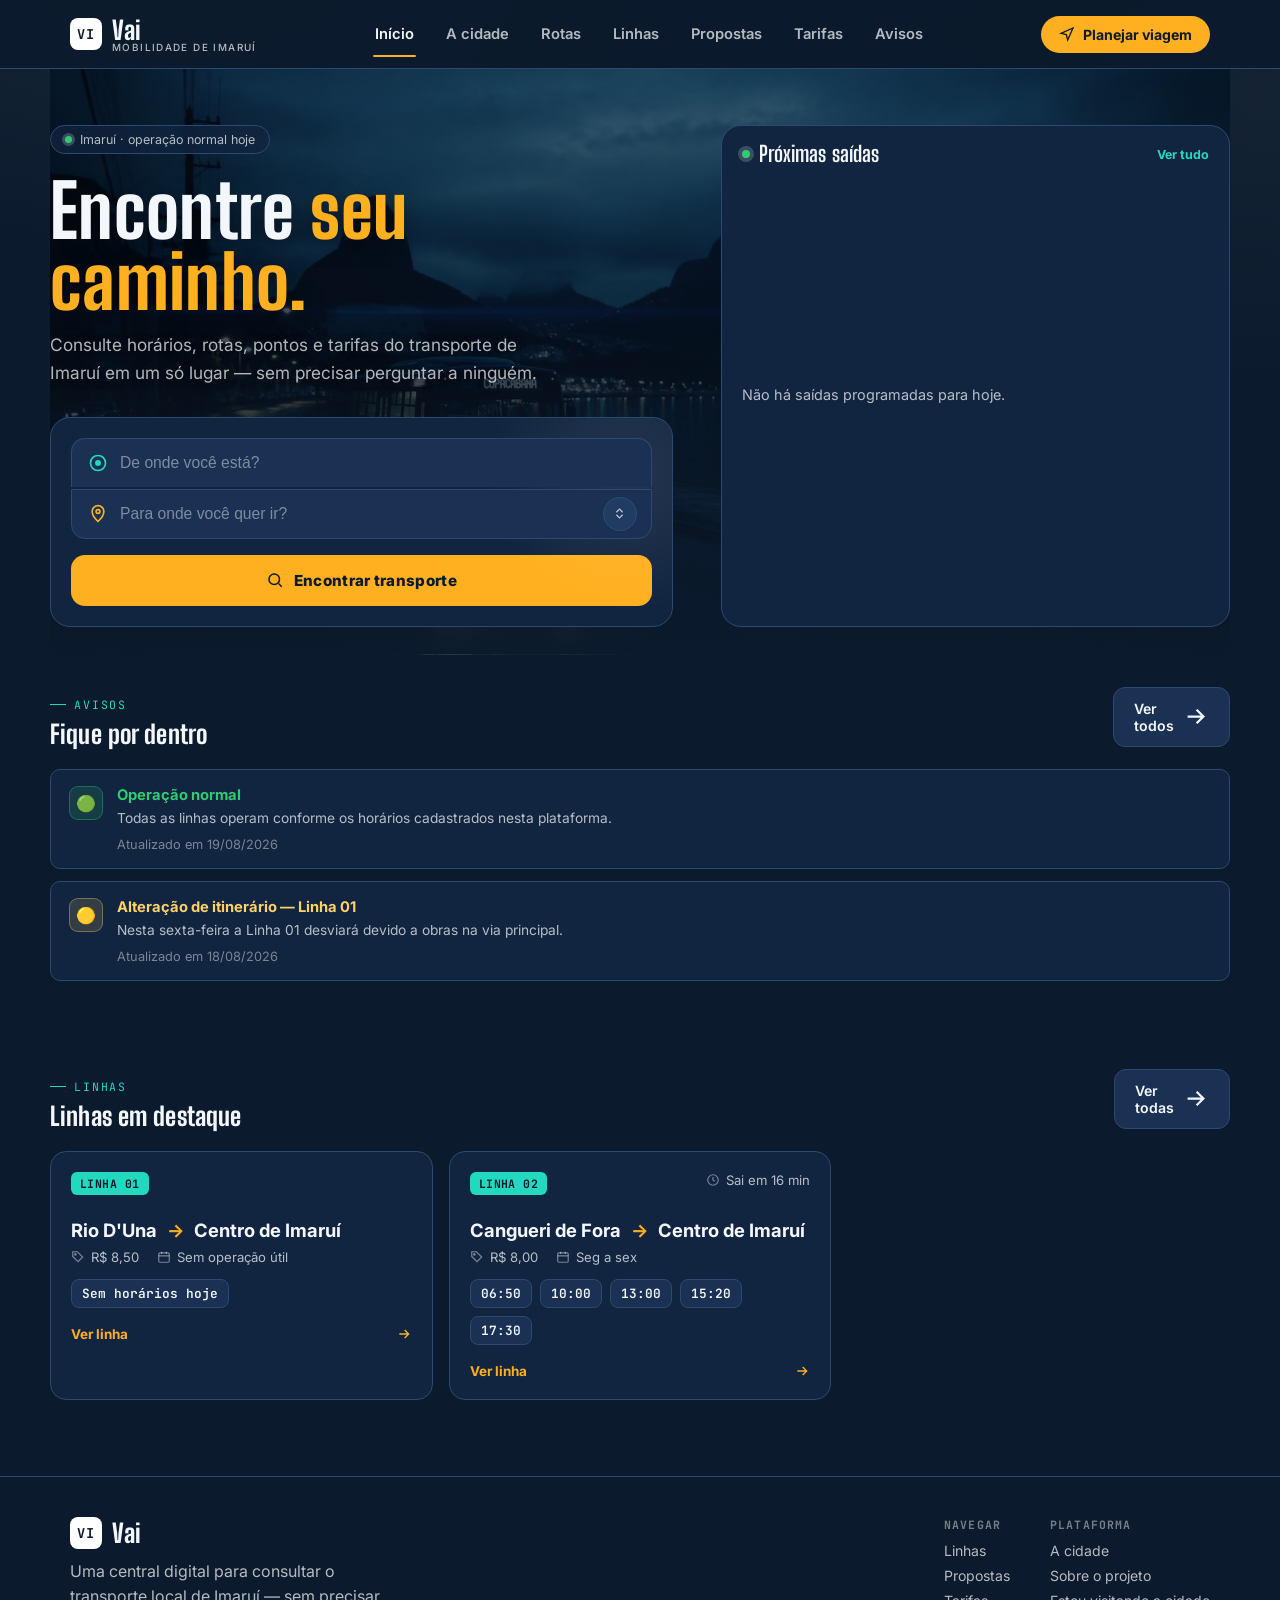
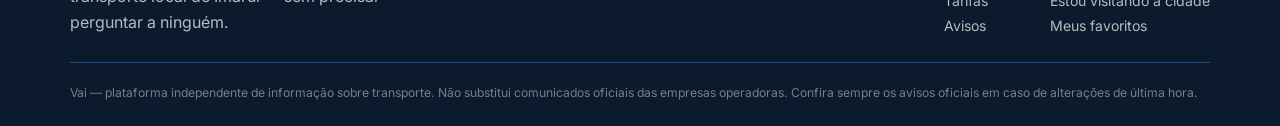
==== index.html @ 04b2a6bb "!aap" ====
<!DOCTYPE html>
<html lang="pt-BR">
<head>
<meta charset="UTF-8">
<meta name="viewport" content="width=device-width, initial-scale=1.0, viewport-fit=cover">
<title>Vai — Mobilidade de Imaruí</title>
<meta name="description" content="Consulte horários, linhas, pontos e tarifas do transporte de Imaruí em um só lugar.">
<link rel="preconnect" href="https://fonts.googleapis.com">
<link href="https://fonts.googleapis.com/css2?family=Big+Shoulders+Display:wght@600;700;800;900&family=Inter:wght@400;500;600;700;800&family=JetBrains+Mono:wght@400;500;600;700&display=swap" rel="stylesheet">
<style>
:root{
  --bg:#0b1a2c;
  --surface:#122540;
  --surface-2:#1a3153;
  --surface-3:#213c63;
  --line:#2c4a70;
  --text:#f3f7fb;
  --text-dim:rgba(255,255,255,.70);
  --text-faint:rgba(255,255,255,.44);
  --amber:#ffb020;
  --amber-dim:rgba(255,176,32,.12);
  --teal:#22d9c0;
  --teal-dim:rgba(34,217,192,.12);
  --green:#2ecc71;
  --yellow:#ffd166;
  --red:#ff5a5f;
  --line-2:rgba(255,255,255,.18);
  --radius:16px;
  --radius-sm:10px;
  --font-display:'Big Shoulders Display', sans-serif;
  --font-body:'Inter', sans-serif;
  --font-mono:'JetBrains Mono', monospace;
  --nav-h:64px;
}
*{box-sizing:border-box; margin:0; padding:0;}
html{scroll-behavior:smooth;}
body{
  background:var(--bg);
  color:var(--text);
  font-family:var(--font-body);
  -webkit-font-smoothing:antialiased;
  min-height:100vh;
  padding-bottom:calc(var(--nav-h) + 10px);
}
img{max-width:100%; display:block;}
a{color:inherit; text-decoration:none;}
button{font-family:inherit; cursor:pointer; border:none; background:none; color:inherit;}
:focus-visible{outline:2px solid var(--amber); outline-offset:2px;}
::selection{background:var(--amber); color:var(--bg);}

/* ---------- layout shell ---------- */
.wrap{max-width:1180px; margin:0 auto; padding:0 20px;}
.bg-texture{
  position:fixed; inset:0; z-index:-1; pointer-events:none;
  background:
    radial-gradient(ellipse 900px 500px at 15% -5%, rgba(255,255,255,0.06), transparent 60%),
    radial-gradient(ellipse 700px 500px at 100% 10%, rgba(255,255,255,0.04), transparent 60%),
    var(--bg);
}

/* ---------- top header (desktop) ---------- */
.topnav{
  position:sticky; top:0; z-index:40;
  background:rgba(11,26,44,0.86);
  backdrop-filter:blur(14px);
  border-bottom:1px solid var(--line);
}
.topnav-inner{display:flex; align-items:center; justify-content:space-between; height:68px;}
.brand{display:flex; align-items:center; gap:10px; font-family:var(--font-display); font-weight:800; font-size:1.6rem; letter-spacing:.02em;}
.brand-mark{
  width:32px; height:32px; border-radius:8px;
  background:#ffffff;
  display:flex; align-items:center; justify-content:center;
  font-family:var(--font-mono); font-weight:700; color:var(--bg); font-size:.85rem;
}
.brand small{display:block; font-family:var(--font-body); font-weight:500; font-size:.62rem; letter-spacing:.14em; color:var(--text-dim); text-transform:uppercase; margin-top:-4px;}
.nav-links{display:none; gap:28px; align-items:center;}
.nav-links a{font-size:.92rem; font-weight:600; color:var(--text-dim); transition:color .2s; padding:6px 2px; position:relative;}
.nav-links a:hover, .nav-links a.active{color:var(--text);}
.nav-links a.active::after{content:''; position:absolute; left:0; right:0; bottom:-8px; height:2px; background:var(--amber); border-radius:2px;}
.btn-plan{
  display:none; align-items:center; gap:8px;
  background:var(--amber); color:var(--bg); font-weight:700; font-size:.88rem;
  padding:10px 18px; border-radius:999px; transition:transform .15s, box-shadow .15s;
}
.btn-plan:hover{transform:translateY(-1px); box-shadow:0 8px 20px -6px rgba(255,255,255,0.28);}
@media(min-width:900px){
  .nav-links{display:flex;}
  .btn-plan{display:inline-flex;}
}
@media(min-width:900px) and (max-width:1120px){
  .nav-links{gap:16px;}
  .nav-links a{font-size:.84rem;}
  .brand{font-size:1.4rem; gap:8px;}
  .brand small{font-size:.56rem;}
  .btn-plan{padding:10px 14px; font-size:.82rem;}
}

/* demo banner */
.demo-banner{
  background:var(--surface-2); border-bottom:1px dashed var(--line);
  font-family:var(--font-mono); font-size:.72rem; color:var(--text-faint);
  text-align:center; padding:7px 12px; letter-spacing:.02em;
}
.demo-banner strong{color:var(--teal);}

/* ---------- bottom nav (mobile) ---------- */
.bottom-nav{
  position:fixed; left:0; right:0; bottom:0; z-index:50;
  height:var(--nav-h);
  background:rgba(18,37,64,0.92);
  backdrop-filter:blur(16px);
  border-top:1px solid var(--line);
  display:flex; align-items:stretch; justify-content:space-around;
  padding-bottom:env(safe-area-inset-bottom);
}
@media(min-width:900px){.bottom-nav{display:none;} body{padding-bottom:0;}}
.bn-item{
  flex:1; display:flex; flex-direction:column; align-items:center; justify-content:center;
  gap:3px; font-size:.62rem; font-weight:600; color:var(--text-faint); letter-spacing:.01em;
  transition:color .15s;
}
.bn-item svg{width:21px; height:21px; stroke:var(--text-faint); fill:none; stroke-width:1.8; transition:stroke .15s;}
.bn-item.active{color:var(--amber);}
.bn-item.active svg{stroke:var(--amber);}

/* ---------- section basics ---------- */
.section{padding:56px 0;}
.section-tight{padding:32px 0;}
.eyebrow{
  font-family:var(--font-mono); font-size:.72rem; letter-spacing:.16em; text-transform:uppercase;
  color:var(--teal); display:flex; align-items:center; gap:8px; margin-bottom:10px;
}
.eyebrow::before{content:''; width:16px; height:1px; background:var(--teal);}
h1,h2,h3{font-family:var(--font-display); font-weight:800; line-height:.96; letter-spacing:.005em;}
h1{font-size:clamp(2.6rem,8vw,4.6rem);}
h2{font-size:clamp(1.9rem,5vw,2.7rem);}
h3{font-size:1.35rem; font-weight:700;}
p{color:var(--text-dim); line-height:1.6; font-size:1rem;}
.lede{font-size:1.08rem; color:var(--text-dim); max-width:46ch;}

/* ---------- hero ---------- */
.hero{
  position:relative; padding:56px 0 28px; overflow:hidden;
  background-image:
    linear-gradient(180deg, rgba(6,14,25,.55) 0%, rgba(7,16,28,.72) 45%, var(--bg) 100%),
    url('hero-imarui.jpg');
  background-size:cover;
  background-position:center 32%;
  background-repeat:no-repeat;
}
.hero-tag{display:inline-flex; align-items:center; gap:8px; background:rgba(18,37,64,.72); backdrop-filter:blur(6px); border:1px solid var(--line); padding:6px 14px; border-radius:999px; font-size:.78rem; color:var(--text-dim); margin-bottom:22px;}
.hero-tag .dot{width:7px; height:7px; border-radius:50%; background:var(--green); box-shadow:0 0 0 3px rgba(255,255,255,0.20);}
.hero h1{margin-bottom:14px; text-shadow:0 4px 24px rgba(0,0,0,.45);}
.hero h1 em{font-style:normal; color:var(--amber);}
.hero .lede{margin-bottom:30px; text-shadow:0 2px 12px rgba(0,0,0,.4);}

/* ---------- trip planner ---------- */
.planner{
  background:var(--surface); border:1px solid var(--line); border-radius:20px;
  padding:20px; position:relative; overflow:hidden;
}
.planner::before{
  content:''; position:absolute; top:-40%; right:-15%; width:280px; height:280px; border-radius:50%;
  background:radial-gradient(circle, rgba(255,255,255,0.08), transparent 70%); pointer-events:none;
}
.planner-fields{display:flex; flex-direction:column; gap:2px; position:relative;}
.planner-field{
  display:flex; align-items:center; gap:12px; background:var(--surface-2);
  border:1px solid var(--line); padding:14px 16px; position:relative; z-index:1;
}
.planner-field:first-child{border-radius:14px 14px 0 0; border-bottom:none;}
.planner-field:last-child{border-radius:0 0 14px 14px;}
.planner-field .ico{width:20px; height:20px; flex-shrink:0;}
.planner-field .ico.from{color:var(--teal);}
.planner-field .ico.to{color:var(--amber);}
.planner-field input{
  background:none; border:none; color:var(--text); font-size:.98rem; font-weight:500; width:100%;
}
.planner-field input::placeholder{color:var(--text-faint);}
.planner-swap{
  position:absolute; right:14px; top:50%; transform:translateY(-50%); z-index:2;
  width:34px; height:34px; border-radius:50%; background:var(--surface-3); border:1px solid var(--line);
  display:flex; align-items:center; justify-content:center; transition:transform .2s, border-color .2s;
}
.planner-swap:hover{transform:translateY(-50%) rotate(180deg); border-color:var(--teal);}
.planner-swap svg{width:15px; height:15px; stroke:var(--text-dim);}
.btn-primary{
  width:100%; margin-top:16px; background:var(--amber); color:var(--bg); font-weight:800;
  font-size:.95rem; letter-spacing:.02em; padding:16px; border-radius:14px;
  display:flex; align-items:center; justify-content:center; gap:10px;
  transition:transform .15s, box-shadow .15s;
}
.btn-primary:hover{transform:translateY(-1px); box-shadow:0 10px 24px -8px rgba(255,255,255,0.3);}
.btn-primary svg{width:18px; height:18px;}
.btn-secondary{
  background:var(--surface-2); border:1px solid var(--line); color:var(--text);
  font-weight:600; font-size:.88rem; padding:12px 20px; border-radius:12px;
  display:inline-flex; align-items:center; gap:8px; transition:border-color .2s, color .2s;
}
.btn-secondary:hover{border-color:var(--teal); color:var(--teal);}

/* ---------- next departures / split-flap board (signature element) ---------- */
.board{
  background:var(--surface); border:1px solid var(--line); border-radius:20px; overflow:hidden;
}
.board-head{display:flex; align-items:center; justify-content:space-between; padding:18px 20px 6px;}
.board-head h3{display:flex; align-items:center; gap:9px;}
.board-head h3 .live{width:8px; height:8px; border-radius:50%; background:var(--green); box-shadow:0 0 0 4px rgba(255,255,255,0.18); animation:pulse 2s infinite;}
@keyframes pulse{0%,100%{opacity:1;} 50%{opacity:.4;}}
.board-list{padding:6px 10px 14px;}
.flap-row{
  display:grid; grid-template-columns:74px 1fr auto; align-items:center; gap:14px;
  padding:12px 10px; border-radius:12px; transition:background .15s;
}
.flap-row:hover{background:var(--surface-2);}
.flap-time{
  font-family:var(--font-mono); font-weight:700; font-size:1.2rem; color:var(--amber);
  background:#0e2036; border:1px solid #16324a; border-radius:8px; padding:6px 4px; text-align:center;
  animation:flapin .5s cubic-bezier(.2,.9,.3,1) both;
}
@keyframes flapin{
  0%{transform:rotateX(90deg); opacity:0;}
  60%{transform:rotateX(-8deg); opacity:1;}
  100%{transform:rotateX(0); opacity:1;}
}
.flap-row:nth-child(1) .flap-time{animation-delay:.05s;}
.flap-row:nth-child(2) .flap-time{animation-delay:.15s;}
.flap-row:nth-child(3) .flap-time{animation-delay:.25s;}
.flap-row:nth-child(4) .flap-time{animation-delay:.35s;}
.flap-route{display:flex; flex-direction:column; gap:2px;}
.flap-route .line-tag{font-size:.68rem; font-weight:700; color:var(--teal); letter-spacing:.05em;}
.flap-route .dest{font-size:.94rem; font-weight:600;}
.flap-eta{font-family:var(--font-mono); font-size:.74rem; color:var(--text-dim); text-align:right; white-space:nowrap;}
@media(prefers-reduced-motion:reduce){.flap-time{animation:none;}}

/* ---------- grid / cards ---------- */
.grid{display:grid; gap:16px;}
.grid-2{grid-template-columns:1fr;}
.grid-3{grid-template-columns:1fr;}
@media(min-width:720px){.grid-2{grid-template-columns:1fr 1fr;} .grid-3{grid-template-columns:repeat(3,1fr);}}
@media(min-width:900px){.hero-grid{display:grid; grid-template-columns:1.1fr .9fr; gap:48px; align-items:stretch;}
  .hero-grid .board{display:flex; flex-direction:column; height:100%;}
  .hero-grid .board .board-list{flex:1; display:flex; flex-direction:column; justify-content:center;}
}

/* ---------- mobile refinements ---------- */
@media(max-width:640px){
  :root{--nav-h:56px;}
  .wrap{padding:0 16px;}
  .hero{padding:32px 0 22px; background-position:center 40%;}
  .hero-tag{font-size:.68rem; padding:4px 10px; gap:6px; margin-bottom:14px;}
  .hero-tag .dot{width:6px; height:6px;}
  .hero h1{font-size:clamp(2rem,9vw,2.6rem);}
  .hero .lede{font-size:.92rem; margin-bottom:18px;}
  .section{padding:32px 0;}
  .section-tight{padding:22px 0;}
  .planner{padding:14px;}
  .planner-field{padding:10px 12px;}
  .planner-field input{font-size:.9rem;}
  .planner-swap{width:28px; height:28px; right:10px;}
  .planner-swap svg{width:13px; height:13px;}
  .btn-primary{padding:13px; font-size:.86rem; margin-top:12px; border-radius:12px;}
  .btn-secondary{padding:9px 14px; font-size:.8rem; border-radius:10px;}
  .board-head{padding:14px 14px 2px;}
  .board-head h3{font-size:1.1rem;}
  .flap-row{grid-template-columns:56px 1fr auto; gap:8px; padding:8px 5px;}
  .flap-time{font-size:.92rem; padding:4px 2px; border-radius:6px;}
  .flap-route .dest{font-size:.82rem;}
  .flap-route .line-tag{font-size:.62rem;}
  .flap-eta{font-size:.64rem;}
  .card{padding:14px; border-radius:14px;}
  h2{font-size:clamp(1.5rem,6vw,2rem);}
  .sec-head{flex-wrap:wrap; gap:8px; margin-bottom:16px;}
  .eyebrow{font-size:.66rem; margin-bottom:6px;}
  .chip{padding:6px 12px; font-size:.76rem;}
  .chip-row{gap:6px;}
  .time-chip{padding:4px 9px; font-size:.74rem; border-radius:7px;}
  .line-badge{padding:3px 8px; font-size:.66rem; border-radius:5px;}
  .fav-btn{padding:7px 13px; font-size:.78rem; gap:5px;}
  .fav-btn svg{width:13px; height:13px;}
  .alert{padding:13px 14px; gap:11px; border-radius:12px;}
  .alert-icon{width:28px; height:28px; border-radius:8px; font-size:.86rem;}
  .alert-title{font-size:.86rem;}
  .alert p{font-size:.8rem;}
  .stop-pin{width:32px; height:32px; border-radius:9px;}
  .stop-pin svg{width:15px; height:15px;}
  .search-bar{padding:10px 13px; border-radius:12px;}
  .pillar-icon{width:38px; height:38px; font-size:1.1rem; border-radius:10px;}
  .brand-mark{width:28px; height:28px; font-size:.75rem; border-radius:7px;}
  .brand{font-size:1.3rem; gap:8px;}
  .bn-item{font-size:.58rem; gap:2px;}
  .bn-item svg{width:19px; height:19px;}
  .day-tabs{gap:6px;}
  .card-cta{font-size:.8rem;}
  .fare-table th{padding:11px 12px; font-size:.62rem;}
  .fare-table td{padding:12px 12px; font-size:.86rem;}
}
@media(max-width:380px){
  .hero h1{font-size:1.85rem;}
  .flap-row{grid-template-columns:50px 1fr auto;}
  .chip{padding:5px 10px; font-size:.72rem;}
}

.card{
  background:var(--surface); border:1px solid var(--line); border-radius:var(--radius);
  padding:20px; transition:border-color .2s, transform .2s;
}
.card:hover{border-color:rgba(255,255,255,.32);}
.line-card{display:flex; flex-direction:column; gap:14px;}
.line-card-top{display:flex; align-items:flex-start; justify-content:space-between; gap:10px;}
.line-badge{
  font-family:var(--font-mono); font-weight:700; font-size:.72rem; color:var(--bg);
  background:var(--teal); padding:4px 9px; border-radius:6px; letter-spacing:.04em;
}
.line-route{font-size:1.15rem; font-weight:700; margin-top:10px;}
.line-route .arrow{color:var(--amber); margin:0 6px;}
.line-meta{display:flex; flex-wrap:wrap; gap:8px 18px; font-size:.82rem; color:var(--text-dim);}
.line-meta span{display:flex; align-items:center; gap:6px;}
.line-meta svg{width:14px; height:14px; stroke:var(--text-faint);}
.time-chips{display:flex; flex-wrap:wrap; gap:8px;}
.time-chip{
  font-family:var(--font-mono); font-size:.8rem; font-weight:600; color:var(--text);
  background:var(--surface-2); border:1px solid var(--line); padding:5px 10px; border-radius:8px;
}
.card-cta{
  display:flex; align-items:center; justify-content:space-between; margin-top:4px;
  font-weight:700; font-size:.84rem; color:var(--amber);
}
.card-cta svg{width:16px; height:16px; transition:transform .2s;}
.line-card:hover .card-cta svg{transform:translateX(3px);}

/* stop card */
.stop-card{display:flex; gap:14px; align-items:flex-start;}
.stop-pin{
  width:38px; height:38px; border-radius:10px; background:var(--surface-2); border:1px solid var(--line);
  display:flex; align-items:center; justify-content:center; flex-shrink:0;
}
.stop-pin svg{width:18px; height:18px; stroke:var(--amber);}

/* fare table */
.fare-table{width:100%; border-collapse:collapse; overflow:hidden; border-radius:var(--radius);}
.fare-table th{
  text-align:left; font-family:var(--font-mono); font-size:.68rem; letter-spacing:.08em; text-transform:uppercase;
  color:var(--text-faint); padding:14px 16px; background:var(--surface-2); border-bottom:1px solid var(--line);
}
.fare-table td{padding:15px 16px; border-bottom:1px solid var(--line); font-size:.92rem;}
.fare-table tr:last-child td{border-bottom:none;}
.fare-table .val{font-family:var(--font-mono); font-weight:700; color:var(--amber); text-align:right;}
.fare-table{background:var(--surface); border:1px solid var(--line);}
.fare-cat-row{display:flex; align-items:center; justify-content:space-between; gap:12px; padding:10px 0; border-bottom:1px solid var(--line);}
.fare-cat-info{min-width:0; flex:1 1 auto;}
.fare-cat-val{font-family:var(--font-mono); color:var(--teal); white-space:nowrap; flex-shrink:0;}
@media(max-width:480px){
  .fare-cat-row{flex-wrap:wrap; align-items:flex-start; gap:2px 12px;}
  .fare-cat-info{flex:1 1 100%;}
}

/* alerts */
.alert{display:flex; gap:14px; padding:16px 18px; border-radius:var(--radius-sm); border:1px solid var(--line); background:var(--surface);}
.alert-icon{width:34px; height:34px; border-radius:9px; flex-shrink:0; display:flex; align-items:center; justify-content:center; font-size:1rem;}
.alert.ok .alert-icon{background:rgba(46,204,113,.14); color:var(--green); border:1px solid rgba(46,204,113,.35);}
.alert.warn .alert-icon{background:rgba(255,209,102,.14); color:var(--yellow); border:1px solid rgba(255,209,102,.35);}
.alert.bad .alert-icon{background:rgba(255,90,95,.14); color:var(--red); border:1px solid rgba(255,90,95,.4);}
.alert-title{font-weight:700; font-size:.92rem; margin-bottom:3px;}
.alert.ok .alert-title{color:var(--green);}
.alert.warn .alert-title{color:var(--yellow);}
.alert.bad .alert-title{color:var(--red);}
.alert p{font-size:.86rem;}

/* itinerary visual */
.itinerary{display:flex; flex-direction:column;}
.itin-stop{display:flex; gap:16px; position:relative;}
.itin-stop .rail{display:flex; flex-direction:column; align-items:center; width:16px;}
.itin-stop .node{width:12px; height:12px; border-radius:50%; background:var(--surface-3); border:2px solid var(--teal); flex-shrink:0; z-index:1;}
.itin-stop.endpoint .node{background:var(--amber); border-color:var(--amber); width:15px; height:15px;}
.itin-stop .stem{width:2px; flex:1; background:var(--line); min-height:32px;}
.itin-stop:last-child .stem{display:none;}
.itin-body{padding-bottom:26px;}
.itin-body .name{font-weight:700; font-size:.98rem;}
.itin-body .sub{font-size:.78rem; color:var(--text-faint); margin-top:1px;}

/* mock map */
.mockmap{
  aspect-ratio:4/3; border-radius:var(--radius); border:1px solid var(--line); position:relative; overflow:hidden;
  background:
    linear-gradient(var(--line) 1px, transparent 1px) 0 0/38px 38px,
    linear-gradient(90deg, var(--line) 1px, transparent 1px) 0 0/38px 38px,
    var(--surface);
}
.mockmap .route-line{position:absolute; stroke:var(--teal); stroke-width:3; fill:none; stroke-dasharray:6 6; opacity:.85;}
.mockmap .pin{position:absolute; transform:translate(-50%,-100%);}
.mockmap .pin .head{width:26px; height:26px; border-radius:50% 50% 50% 0; transform:rotate(45deg); background:var(--amber); display:flex; align-items:center; justify-content:center; box-shadow:0 4px 10px rgba(0,0,0,.4);}
.mockmap .pin .head span{transform:rotate(-45deg); font-size:.7rem; font-weight:800; color:var(--bg);}
.mockmap .pin.alt .head{background:var(--bg); border:2px solid var(--amber);}
.mockmap .pin-label{position:absolute; top:100%; left:50%; transform:translateX(-50%); font-size:.68rem; white-space:nowrap; color:var(--text-dim); margin-top:2px;}

/* forms / search */
.search-bar{
  display:flex; align-items:center; gap:10px; background:var(--surface); border:1px solid var(--line);
  border-radius:14px; padding:13px 16px;
}
.search-bar svg{width:18px; height:18px; stroke:var(--text-faint); flex-shrink:0;}
.search-bar input{background:none; border:none; color:var(--text); width:100%; font-size:.94rem;}
.search-bar input::placeholder{color:var(--text-faint);}

.chip-row{display:flex; gap:8px; overflow-x:auto; padding:2px 0;}
.chip-row::-webkit-scrollbar{display:none;}
.chip{
  font-size:.82rem; font-weight:600; padding:9px 16px; border-radius:999px; border:1px solid var(--line);
  color:var(--text-dim); white-space:nowrap; flex-shrink:0; transition:.15s;
}
.chip.active{background:var(--amber); color:var(--bg); border-color:var(--amber);}
.chip:hover:not(.active){border-color:var(--teal); color:var(--text);}

/* empty / loading */
.empty-state{text-align:center; padding:60px 20px; color:var(--text-dim);}
.empty-state svg{width:44px; height:44px; stroke:var(--text-faint); margin:0 auto 16px;}
.empty-state h3{margin-bottom:6px; font-family:var(--font-display); font-size:1.3rem;}
.skel{background:linear-gradient(90deg,var(--surface-2) 25%,var(--surface-3) 37%,var(--surface-2) 63%); background-size:400% 100%; animation:shimmer 1.4s infinite; border-radius:10px;}
@keyframes shimmer{0%{background-position:100% 0;} 100%{background-position:-100% 0;}}

/* footer */
footer{border-top:1px solid var(--line); padding:40px 0 24px; margin-top:20px;}
.foot-grid{display:flex; flex-direction:column; gap:26px;}
@media(min-width:760px){.foot-grid{flex-direction:row; justify-content:space-between;}}
.foot-cols{display:flex; gap:40px; flex-wrap:wrap;}
.foot-col h4{font-size:.72rem; letter-spacing:.1em; text-transform:uppercase; color:var(--text-faint); margin-bottom:10px; font-family:var(--font-mono);}
.foot-col a{display:block; font-size:.88rem; color:var(--text-dim); margin-bottom:8px;}
.foot-col a:hover{color:var(--amber);}
.foot-bottom{font-size:.76rem; color:var(--text-faint); margin-top:20px; padding-top:20px; border-top:1px solid var(--line);}

/* section header row */
.sec-head{display:flex; align-items:flex-end; justify-content:space-between; margin-bottom:22px; gap:16px; flex-wrap:wrap;}

/* reveal on scroll */
.reveal{opacity:0; transform:translateY(14px); transition:opacity .5s ease, transform .5s ease;}
.reveal.in{opacity:1; transform:none;}

/* update note */
.update-note{display:flex; align-items:center; justify-content:space-between; flex-wrap:wrap; gap:10px; font-size:.8rem; color:var(--text-faint); padding-top:18px;}
.update-note button{color:var(--teal); font-weight:700; text-decoration:underline; text-underline-offset:3px;}

/* detail hero */
.detail-hero{padding:36px 0 10px;}
.back-link{display:inline-flex; align-items:center; gap:6px; font-size:.84rem; color:var(--text-dim); margin-bottom:18px; font-weight:600;}
.back-link:hover{color:var(--amber);}
.back-link svg{width:15px; height:15px;}
.detail-route{font-family:var(--font-display); font-weight:800; font-size:clamp(2rem,7vw,3.2rem); line-height:1;}
.detail-route .arrow{color:var(--amber); margin:0 10px;}
.info-strip{display:flex; flex-wrap:wrap; gap:28px; margin-top:22px;}
.info-item .label{font-family:var(--font-mono); font-size:.68rem; letter-spacing:.08em; text-transform:uppercase; color:var(--text-faint); margin-bottom:4px;}
.info-item .value{font-weight:700; font-size:1.05rem;}
.info-item .value.accent{color:var(--amber);}

.day-tabs{display:flex; gap:8px; margin-bottom:16px;}
.fav-btn{
  display:inline-flex; align-items:center; gap:7px; padding:9px 15px; border-radius:999px;
  border:1px solid var(--line); font-size:.82rem; font-weight:600; color:var(--text-dim);
}
.fav-btn svg{width:15px; height:15px; stroke:var(--text-dim); fill:none; transition:.15s;}
.fav-btn.on{color:var(--amber); border-color:var(--amber);}
.fav-btn.on svg{fill:var(--amber); stroke:var(--amber);}

/* ---------- página "A cidade" (institucional) ---------- */
.city-hero{padding:44px 0 8px; max-width:62ch;}
.city-hero h1 em{font-style:normal; color:var(--amber);}
.pillar-card{display:flex; flex-direction:column; gap:14px;}
.pillar-icon{
  width:44px; height:44px; border-radius:12px; background:var(--teal-dim);
  display:flex; align-items:center; justify-content:center; font-size:1.3rem; flex-shrink:0;
}
.feature-banner{
  display:grid; grid-template-columns:1fr; gap:0; border-radius:20px; overflow:hidden;
  background:var(--surface); border:1px solid var(--line);
}
@media(min-width:900px){.feature-banner{grid-template-columns:1fr 1fr;}}
.feature-banner .fb-media{
  min-height:200px; position:relative; overflow:hidden;
  background:
    radial-gradient(ellipse 380px 280px at 30% 20%, rgba(255,255,255,0.10), transparent 65%),
    linear-gradient(160deg, var(--surface-3), var(--surface-2));
  display:flex; align-items:center; justify-content:center;
}
.feature-banner .fb-media span{font-size:3.4rem;}
.feature-banner .fb-body{padding:30px 32px; display:flex; flex-direction:column; gap:14px; justify-content:center;}
.map-note{display:flex; align-items:center; gap:8px; font-size:.78rem; color:var(--text-faint); margin-top:12px;}
.map-note svg{width:14px; height:14px; stroke:var(--text-faint); flex-shrink:0;}

[hidden]{display:none !important;}
.mb-0{margin-bottom:0;}
.mt-24{margin-top:24px;}
.mt-32{margin-top:32px;}
.text-center{text-align:center;}
.badge-dot{display:inline-block; width:8px; height:8px; border-radius:50%; margin-right:7px;}
</style>
</head>
<body>

<div class="bg-texture"></div>

<header class="topnav">
  <div class="wrap topnav-inner">
    <a href="#/" class="brand"><span class="brand-mark">VI</span><span>Vai<small>Mobilidade de Imaruí</small></span></a>
    <nav class="nav-links" id="navLinks">
      <a href="#/" data-route="/">Início</a>
      <a href="#/cidade" data-route="/cidade">A cidade</a>
      <a href="#/rotas" data-route="/rotas">Rotas</a>
      <a href="#/linhas" data-route="/linhas">Linhas</a>
      <a href="#/propostas" data-route="/propostas">Propostas</a>
      <a href="#/tarifas" data-route="/tarifas">Tarifas</a>
      <a href="#/avisos" data-route="/avisos">Avisos</a>
    </nav>
    <a href="#/rotas" class="btn-plan">
      <svg width="16" height="16" viewBox="0 0 24 24" fill="none" stroke="currentColor" stroke-width="2"><path d="M3 11l18-8-8 18-2-8-8-2z"/></svg>
      Planejar viagem
    </a>
  </div>
</header>

<main id="app"></main>

<footer>
  <div class="wrap">
    <div class="foot-grid">
      <div>
        <a href="#/" class="brand" style="margin-bottom:10px;"><span class="brand-mark">VI</span><span>Vai</span></a>
        <p style="max-width:32ch;">Uma central digital para consultar o transporte local de Imaruí — sem precisar perguntar a ninguém.</p>
      </div>
      <div class="foot-cols">
        <div class="foot-col">
          <h4>Navegar</h4>
          <a href="#/linhas">Linhas</a>
          <a href="#/propostas">Propostas</a>
          <a href="#/tarifas">Tarifas</a>
          <a href="#/avisos">Avisos</a>
        </div>
        <div class="foot-col">
          <h4>Plataforma</h4>
          <a href="#/cidade">A cidade</a>
          <a href="#/sobre">Sobre o projeto</a>
          <a href="#/visitante">Estou visitando a cidade</a>
          <a href="#/favoritos">Meus favoritos</a>
        </div>
      </div>
    </div>
    <p class="foot-bottom">Vai — plataforma independente de informação sobre transporte. Não substitui comunicados oficiais das empresas operadoras. Confira sempre os avisos oficiais em caso de alterações de última hora.</p>
  </div>
</footer>

<nav class="bottom-nav" id="bottomNav">
  <a href="#/" class="bn-item" data-route="/">
    <svg viewBox="0 0 24 24"><path d="M3 11l9-8 9 8"/><path d="M5 10v10h14V10"/></svg>Início</a>
  <a href="#/rotas" class="bn-item" data-route="/rotas">
    <svg viewBox="0 0 24 24"><circle cx="6" cy="19" r="2"/><circle cx="18" cy="5" r="2"/><path d="M8 19h8a4 4 0 0 0 4-4V9a4 4 0 0 0-4-4h-2"/></svg>Rotas</a>
  <a href="#/linhas" class="bn-item" data-route="/linhas">
    <svg viewBox="0 0 24 24"><rect x="4" y="5" width="16" height="12" rx="2"/><path d="M4 13h16M8 17v2M16 17v2"/></svg>Linhas</a>
  <a href="#/propostas" class="bn-item" data-route="/propostas">
    <svg viewBox="0 0 24 24"><path d="M12 21s7-6.5 7-12a7 7 0 1 0-14 0c0 5.5 7 12 7 12z"/><circle cx="12" cy="9" r="2.3"/></svg>Propostas</a>
  <a href="#/mais" class="bn-item" data-route="/mais">
    <svg viewBox="0 0 24 24"><path d="M4 6h16M4 12h16M4 18h16"/></svg>Mais</a>
</nav>

<script>
/* ============================================================================================
   ██  TUDO O QUE É EDITÁVEL (preços, horários, linhas, pontos, empresas, avisos, mapa, etc.)
   ██  FICA NO ARQUIVO data.json — NÃO fica neste arquivo HTML.
   ██
   ██  ➜ Para atualizar tarifas, horários, avisos, pontos ou o link do mapa: abra "data.json"
   ██    e edite os valores lá. Você NÃO precisa mexer em nada abaixo desta caixa.
   ██
   ██  ➜ O campo do mapa fica em data.json → cidade → "mapaEmbedUrl". Para trocar o mapa:
   ██    Google My Maps > Compartilhar > Incorporar no meu site > copie só a URL do src="..."
   ██    e cole substituindo o valor de "mapaEmbedUrl" (deixe "" para usar o mapa ilustrativo).
   ============================================================================================ */

/* ============================================================
   1. SISTEMA DE DADOS — carregado a partir de data.json
   ============================================================ */
let DATA = null;
const DIA_LABEL = { seg_sex:"Segunda a sexta", sabado:"Sábado", domingo:"Domingo", seg_qui:"Segunda e quinta" };

function diasResumoLabel(l){
  const chaves = Object.keys(l.dias).filter(k => (l.dias[k]||[]).length);
  if(!chaves.length) return "Consulte horários";
  if(chaves.length === 1) return DIA_LABEL[chaves[0]] || "Consulte horários";
  if(chaves.includes("seg_sex") && chaves.includes("sabado") && chaves.includes("domingo")) return "Todos os dias";
  return chaves.map(k => DIA_LABEL[k] || k).join(" e ");
}

async function loadData(){
  const res = await fetch("./data.json", { cache: "no-store" });
  if(!res.ok) throw new Error("Falha ao carregar data.json");
  DATA = await res.json();
}

function empresaById(id){ return (DATA.empresas||[]).find(e=>e.id===id) || null; }

/* ============================================================
   2. UTILITÁRIOS
   ============================================================ */
const $ = (sel,ctx=document)=>ctx.querySelector(sel);
const $$ = (sel,ctx=document)=>[...ctx.querySelectorAll(sel)];
const app = $("#app");

function linhaById(id){ return DATA.linhas.find(l=>l.id===id); }
function pontoById(id){ return DATA.pontos.find(p=>p.id===id); }
function fmtMoeda(v){ return v==null ? "Informação não disponível" : "R$ " + v.toFixed(2).replace(".",","); }
// Quais chaves de "dias" (data.json) valem para cada dia da semana (0=domingo ... 6=sábado)
const DIA_CHAVES = {
  0:["domingo"],
  1:["seg_sex","seg_qui"],
  2:["seg_sex"],
  3:["seg_sex"],
  4:["seg_sex","seg_qui"],
  5:["seg_sex"],
  6:["sabado"]
};
function todosHorariosHoje(){
  const chaves = DIA_CHAVES[new Date().getDay()] || [];
  return DATA.linhas.flatMap(l =>
    chaves.flatMap(k => (l.dias[k] || []).map(h => ({hora:h, linha:l})))
  );
}
function minutosAte(hora){
  const now = new Date();
  const [h,m] = hora.split(":").map(Number);
  const target = new Date(now); target.setHours(h,m,0,0);
  let diff = Math.round((target - now)/60000);
  return diff;
}
function etaLabel(hora){
  const diff = minutosAte(hora);
  if(diff < 0) return "Horário do dia";
  if(diff === 0) return "Saindo agora";
  if(diff < 60) return `Sai em ${diff} min`;
  return "Hoje";
}
function svgIcon(name){
  const icons = {
    pinFrom:'<svg class="ico from" viewBox="0 0 24 24" fill="none" stroke="currentColor" stroke-width="2"><circle cx="12" cy="12" r="9"/><circle cx="12" cy="12" r="2.5" fill="currentColor"/></svg>',
    pinTo:'<svg class="ico to" viewBox="0 0 24 24" fill="none" stroke="currentColor" stroke-width="2"><path d="M12 21s7-6.5 7-12a7 7 0 1 0-14 0c0 5.5 7 12 7 12z"/><circle cx="12" cy="9" r="2.3"/></svg>',
    clock:'<svg viewBox="0 0 24 24" fill="none" stroke="currentColor" stroke-width="2"><circle cx="12" cy="12" r="9"/><path d="M12 7v5l3 2"/></svg>',
    tag:'<svg viewBox="0 0 24 24" fill="none" stroke="currentColor" stroke-width="2"><path d="M20 12l-8 8-9-9V3h8l9 9z"/><circle cx="7.5" cy="7.5" r="1.2"/></svg>',
    calendar:'<svg viewBox="0 0 24 24" fill="none" stroke="currentColor" stroke-width="2"><rect x="3" y="5" width="18" height="16" rx="2"/><path d="M16 3v4M8 3v4M3 10h18"/></svg>',
    search:'<svg viewBox="0 0 24 24" fill="none" stroke="currentColor" stroke-width="2"><circle cx="11" cy="11" r="7"/><path d="M21 21l-4.3-4.3"/></svg>',
    arrow:'<svg viewBox="0 0 24 24" fill="none" stroke="currentColor" stroke-width="2"><path d="M5 12h14M13 6l6 6-6 6"/></svg>',
    back:'<svg viewBox="0 0 24 24" fill="none" stroke="currentColor" stroke-width="2"><path d="M19 12H5M11 18l-6-6 6-6"/></svg>',
    star:'<svg viewBox="0 0 24 24" stroke-width="2"><path d="M12 2l3.1 6.6 7.2.9-5.3 5 1.4 7.2L12 18l-6.4 3.7L7 14.5l-5.3-5 7.2-.9L12 2z"/></svg>',
    empty:'<svg viewBox="0 0 24 24" fill="none" stroke="currentColor" stroke-width="1.5"><circle cx="12" cy="12" r="9"/><path d="M9 15s1.5-2 3-2 3 2 3 2M9 9h.01M15 9h.01"/></svg>',
    loc:'<svg viewBox="0 0 24 24" fill="none" stroke="currentColor" stroke-width="2"><path d="M12 21s7-6.5 7-12a7 7 0 1 0-14 0c0 5.5 7 12 7 12z"/><circle cx="12" cy="9" r="2.3"/></svg>',
    bus:'<svg viewBox="0 0 24 24" fill="none" stroke="currentColor" stroke-width="2"><rect x="3" y="5" width="18" height="12" rx="2"/><path d="M3 12h18M7 17v2M17 17v2"/><circle cx="7.5" cy="19" r="1.2" fill="currentColor" stroke="none"/><circle cx="16.5" cy="19" r="1.2" fill="currentColor" stroke="none"/></svg>'
  };
  return icons[name] || "";
}
function favs(){ try{ return JSON.parse(localStorage.getItem("vai_favoritos")||"[]"); }catch(e){ return []; } }
function setFavs(arr){ localStorage.setItem("vai_favoritos", JSON.stringify(arr)); }
function toggleFav(id){
  let f = favs();
  if(f.includes(id)) f = f.filter(x=>x!==id); else f.push(id);
  setFavs(f);
}
function isFav(id){ return favs().includes(id); }

function initReveal(){
  const els = $$(".reveal");
  const io = new IntersectionObserver(entries=>{
    entries.forEach(e=>{ if(e.isIntersecting){ e.target.classList.add("in"); io.unobserve(e.target); } });
  },{threshold:.12});
  els.forEach(el=>io.observe(el));
}

function cidadeMapSection(){
  const embedUrl = DATA.cidade.mapaEmbedUrl;
  if(embedUrl){
    return `
    <div class="card reveal" style="padding:0; overflow:hidden;">
      <iframe src="${embedUrl}" width="100%" height="440" style="border:0; display:block;" loading="lazy" referrerpolicy="no-referrer-when-downgrade" title="Mapa de Imaruí"></iframe>
    </div>`;
  }
  return `
    <div class="card reveal" style="padding:16px;">
      ${mockMap(DATA.pontos)}
    </div>
    <div class="map-note">${svgIcon('empty')}<span>Mapa ilustrativo. Para exibir o mapa real do Google My Maps, cole o link de incorporação no campo <code>cidade.mapaEmbedUrl</code> do arquivo data.json.</span></div>`;
}

// Mapa individual de cada linha. Cada linha pode ter seu próprio link do Google My Maps
// no campo "mapaEmbedUrl" (dentro do objeto da linha, em data.json). Enquanto esse campo
// não for preenchido, usa o mesmo mapa geral da cidade (cidade.mapaEmbedUrl) como padrão.
function linhaMapSection(l){
  const embedUrl = l.mapaEmbedUrl || DATA.cidade.mapaEmbedUrl;
  if(embedUrl){
    return `
    <div class="card reveal" style="padding:0; overflow:hidden;">
      <iframe src="${embedUrl}" width="100%" height="360" style="border:0; display:block;" loading="lazy" referrerpolicy="no-referrer-when-downgrade" title="Mapa da linha ${l.numero}"></iframe>
    </div>`;
  }
  return `
    <div class="card reveal" style="padding:16px;">
      ${mockMap(DATA.pontos.filter(p=>p.linhas.includes(l.id)))}
    </div>
    <div class="map-note">${svgIcon('empty')}<span>Mapa ilustrativo. Para exibir o mapa real desta linha, cole o link de incorporação do Google My Maps no campo <code>mapaEmbedUrl</code> da linha ${l.numero} em data.json.</span></div>`;
}

/* ============================================================
   3. COMPONENTES DE RENDERIZAÇÃO (templates)
   ============================================================ */
function lineCard(l){
  const proximasHoje = l.dias.seg_sex[0] || null;
  return `
  <a href="#/linhas/${l.id}" class="card line-card reveal">
    <div class="line-card-top">
      <span class="line-badge">LINHA ${l.numero}</span>
      ${proximasHoje ? `<span class="line-meta"><span>${svgIcon('clock')} ${etaLabel(proximasHoje)}</span></span>` : ""}
    </div>
    <div>
      <div class="line-route">${l.origem} <span class="arrow">→</span> ${l.destino}</div>
      <div class="line-meta mt-24" style="margin-top:8px;">
        <span>${svgIcon('tag')} ${fmtMoeda(l.valor)}</span>
        <span>${svgIcon('calendar')} ${l.dias.seg_sex.length ? "Seg a sex" : "Sem operação útil"}</span>
      </div>
    </div>
    <div class="time-chips">
      ${l.dias.seg_sex.slice(0,5).map(h=>`<span class="time-chip">${h}</span>`).join("") || `<span class="time-chip">Sem horários hoje</span>`}
    </div>
    <div class="card-cta">Ver linha ${svgIcon('arrow')}</div>
  </a>`;
}

function alertCard(a){
  const meta = { ok:{cls:"ok", dot:"🟢"}, warn:{cls:"warn", dot:"🟡"}, bad:{cls:"bad", dot:"🔴"} }[a.nivel];
  return `
  <div class="alert ${meta.cls} reveal">
    <div class="alert-icon">${meta.dot}</div>
    <div>
      <div class="alert-title">${a.titulo}</div>
      <p>${a.texto}</p>
      <div class="update-note" style="padding-top:8px;"><span>Atualizado em ${a.data}</span></div>
    </div>
  </div>`;
}

let mostrarSaidasAnteriores = false;

function flapRow(item, passada){
  return `
        <div class="flap-row" data-hora="${item.hora}" ${passada?'data-passada="1" style="opacity:.5;"':''}>
          <div class="flap-time">${item.hora}</div>
          <div class="flap-route">
            <span class="line-tag">LINHA ${item.linha.numero}</span>
            <span class="dest">${item.linha.origem} → ${item.linha.destino}</span>
          </div>
          <div class="flap-eta">${passada ? "Já saiu" : etaLabel(item.hora)}</div>
        </div>`;
}

function nextDeparturesBoard(){
  const todas = todosHorariosHoje().sort((a,b)=> a.hora.localeCompare(b.hora));
  const passadas = todas.filter(i => minutosAte(i.hora) < 0);
  const proximas = todas.filter(i => minutosAte(i.hora) >= 0).slice(0,4);
  const sig = proximas.map(i=>i.linha.id+i.hora).join("|") + "#" + passadas.length;
  const vazio = !todas.length
    ? "Não há saídas programadas para hoje."
    : "Não há mais saídas hoje.";
  return `
  <div class="board reveal" id="nextBoard" data-sig="${sig}">
    <div class="board-head">
      <h3><span class="live"></span>Próximas saídas</h3>
      <a href="#/horarios" style="font-size:.78rem; color:var(--teal); font-weight:700;">Ver tudo</a>
    </div>
    <div class="board-list">
      ${mostrarSaidasAnteriores ? passadas.map(i=>flapRow(i,true)).join("") : ""}
      ${proximas.length
        ? proximas.map(i=>flapRow(i,false)).join("")
        : `<p style="padding:14px 10px; font-size:.9rem;">${vazio}</p>`}
    </div>
    ${passadas.length ? `
    <div style="padding:0 20px 16px;">
      <button type="button" id="toggleAnteriores" style="font-size:.78rem; color:var(--teal); font-weight:700; text-decoration:underline; text-underline-offset:3px;">
        ${mostrarSaidasAnteriores ? "Ocultar" : "Mostrar"} saídas anteriores (${passadas.length})
      </button>
    </div>` : ""}
  </div>`;
}

// Atualiza o quadro quando uma saída passa, sem recarregar a página.
function atualizarQuadroSaidas(forcar){
  const atual = $("#nextBoard");
  if(!atual) return;
  const tmp = document.createElement("div");
  tmp.innerHTML = nextDeparturesBoard().trim();
  const novo = tmp.firstElementChild;
  if(forcar || novo.dataset.sig !== atual.dataset.sig){
    novo.classList.add("in");
    atual.replaceWith(novo);
  }else{
    $$(".flap-row[data-hora]:not([data-passada])", atual).forEach(r=>{
      const eta = $(".flap-eta", r);
      if(eta) eta.textContent = etaLabel(r.dataset.hora);
    });
  }
}
document.addEventListener("click", e=>{
  if(e.target.closest("#toggleAnteriores")){
    mostrarSaidasAnteriores = !mostrarSaidasAnteriores;
    atualizarQuadroSaidas(true);
  }
});
setInterval(()=>atualizarQuadroSaidas(false), 30000);

// Converte lat/lng (cadastrados em data.json) em posição percentual (x,y) dentro do mapa
// ilustrativo, usando a área coberta por todos os pontos cadastrados como referência.
function pontoXY(p){
  const todos = DATA.pontos;
  const lats = todos.map(t=>t.lat), lngs = todos.map(t=>t.lng);
  const minLat = Math.min(...lats), maxLat = Math.max(...lats);
  const minLng = Math.min(...lngs), maxLng = Math.max(...lngs);
  const pad = 12; // margem para os pinos não colarem na borda
  const x = maxLng===minLng ? 50 : pad + (p.lng-minLng)/(maxLng-minLng) * (100-2*pad);
  const y = maxLat===minLat ? 50 : pad + (maxLat-p.lat)/(maxLat-minLat) * (100-2*pad);
  return {x, y};
}

function mockMap(pontosDestaque){
  const coords = pontosDestaque.map(p=>({...p, ...pontoXY(p)}));
  const pins = coords.map((p,i)=>`
    <div class="pin ${i>0?'alt':''}" style="left:${p.x}%; top:${p.y}%;">
      <div class="head"><span>${i+1}</span></div>
      <div class="pin-label">${p.nome}</div>
    </div>`).join("");
  return `
  <div class="mockmap reveal">
    <svg width="100%" height="100%" style="position:absolute; inset:0;">
      <polyline class="route-line" points="${coords.map(p=>`${p.x*3.6},${p.y*2.7}`).join(" ")}"/>
    </svg>
    ${pins}
  </div>`;
}

/* ============================================================
   4. VIEWS
   ============================================================ */
function viewHome(){
  const destaquePontos = [DATA.pontos[1], DATA.pontos[0], DATA.pontos[2]];
  return `
  <section class="hero wrap">
    <div class="hero-grid">
      <div>
        <span class="hero-tag"><span class="dot"></span> Imaruí · operação normal hoje</span>
        <h1>Encontre <em>seu caminho.</em></h1>
        <p class="lede">Consulte horários, rotas, pontos e tarifas do transporte de Imaruí em um só lugar — sem precisar perguntar a ninguém.</p>
        <form class="planner reveal" id="plannerForm">
          <div class="planner-fields">
            <label class="planner-field">
              ${svgIcon('pinFrom')}
              <input id="fromInput" type="text" placeholder="De onde você está?" autocomplete="off">
            </label>
            <label class="planner-field">
              ${svgIcon('pinTo')}
              <input id="toInput" type="text" placeholder="Para onde você quer ir?" autocomplete="off">
              <button type="button" class="planner-swap" id="swapBtn" aria-label="Inverter origem e destino">
                <svg viewBox="0 0 24 24" fill="none" stroke-width="2"><path d="M7 10l5-5 5 5M7 14l5 5 5-5"/></svg>
              </button>
            </label>
          </div>
          <button type="submit" class="btn-primary">
            <svg viewBox="0 0 24 24" fill="none" stroke="currentColor" stroke-width="2"><circle cx="11" cy="11" r="7"/><path d="M21 21l-4.3-4.3"/></svg>
            Encontrar transporte
          </button>
        </form>
      </div>
      <div>${nextDeparturesBoard()}</div>
    </div>
  </section>

  <section class="section-tight wrap">
    <div class="sec-head">
      <div><span class="eyebrow">Avisos</span><h2 style="font-size:1.6rem;">Fique por dentro</h2></div>
      <a href="#/avisos" class="btn-secondary">Ver todos ${svgIcon('arrow')}</a>
    </div>
    <div class="grid" style="gap:12px;">
      ${DATA.avisos.slice(0,2).map(alertCard).join("")}
    </div>
  </section>

  <section class="section wrap">
    <div class="sec-head">
      <div><span class="eyebrow">Linhas</span><h2 style="font-size:1.6rem;">Linhas em destaque</h2></div>
      <a href="#/linhas" class="btn-secondary">Ver todas ${svgIcon('arrow')}</a>
    </div>
    <div class="grid grid-3">
      ${DATA.linhas.map(lineCard).join("")}
    </div>
  </section>

  `;
}

function viewCidade(){
  return `
  <section class="city-hero wrap">
    <span class="eyebrow">A cidade</span>
    <h1>O transporte que <em>conecta Imaruí.</em></h1>
    <p class="lede mt-24" style="max-width:none;">O Vai reúne, em um só lugar, os horários, linhas, pontos e tarifas do transporte de Imaruí — para que qualquer morador ou visitante saiba, em segundos, como chegar aonde precisa.</p>
  </section>

  <section class="section wrap">
    <div class="sec-head">
      <div><span class="eyebrow">Como pensamos a mobilidade</span><h2 style="font-size:1.7rem;">Nossa atuação é guiada por três pilares</h2></div>
    </div>
    <div class="grid grid-3">
      <div class="card pillar-card reveal">
        <div class="pillar-icon">🧭</div>
        <h3 class="mb-0">Informação que aproxima</h3>
        <p>Centralizar horários e rotas para que ninguém precise perguntar a ninguém para se locomover pela cidade.</p>
      </div>
      <div class="card pillar-card reveal">
        <div class="pillar-icon">🤝</div>
        <h3 class="mb-0">Presença no dia a dia</h3>
        <p>Estar junto de quem depende do transporte coletivo todos os dias — para trabalhar, estudar e cuidar da vida.</p>
      </div>
      <div class="card pillar-card reveal">
        <div class="pillar-icon">🌱</div>
        <h3 class="mb-0">Compromisso com o futuro</h3>
        <p>Uma plataforma pronta para crescer junto com a cidade, à medida que novas linhas e dados forem chegando.</p>
      </div>
    </div>
  </section>

  <section class="section wrap">
    <div class="sec-head">
      <div><span class="eyebrow">No mapa</span><h2 style="font-size:1.7rem;">Onde a cidade se move</h2></div>
      <a href="#/linhas" class="btn-secondary">Ver todas as linhas ${svgIcon('arrow')}</a>
    </div>
    ${cidadeMapSection()}
  </section>

  <section class="section wrap">
    <div class="card reveal" style="padding:32px; display:flex; flex-direction:column; gap:16px; align-items:flex-start;">
      <span class="eyebrow">Compromisso com a cidade</span>
      <h2 style="font-size:1.7rem;">Feito para facilitar sua rotina</h2>
      <p class="lede">Reunimos horários, rotas e tarifas em um só lugar para que você chegue mais rápido aonde precisa, com informações sempre atualizadas sobre o transporte de Imaruí.</p>
      <a href="#/sobre" class="btn-secondary">Saiba mais sobre o projeto ${svgIcon('arrow')}</a>
    </div>
  </section>
  `;
}

function viewRotas(prefill){
  const from = prefill?.from || "";
  const to = prefill?.to || "";
  let results = "";
  if(from || to){
    const q = (from+" "+to).toLowerCase();
    const found = DATA.linhas.filter(l => (l.origem+l.destino).toLowerCase().includes(to.toLowerCase()) || to==="");
    results = found.length ? `
      <div class="grid" style="gap:14px; margin-top:26px;">
        ${found.map(l=>`
          <div class="card reveal">
            <div class="line-card-top">
              <span class="line-badge">LINHA ${l.numero}</span>
              <span class="flap-eta">${l.dias.seg_sex[0] ? etaLabel(l.dias.seg_sex[0]) : "Sem próxima saída hoje"}</span>
            </div>
            <div class="line-route mt-24">${l.origem} <span class="arrow">→</span> ${l.destino}</div>
            <div class="line-meta" style="margin:10px 0 14px;">
              <span>${svgIcon('clock')} Próx.: ${l.dias.seg_sex[0] || "Informação não disponível"}</span>
              <span>${svgIcon('tag')} ${fmtMoeda(l.valor)}</span>
            </div>
            <div class="itinerary" style="margin-bottom:6px;">
              ${l.itinerario.map((p,i)=>`
                <div class="itin-stop ${i===0||i===l.itinerario.length-1?'endpoint':''}">
                  <div class="rail"><div class="node"></div><div class="stem"></div></div>
                  <div class="itin-body"><div class="name">${p}</div></div>
                </div>`).join("")}
            </div>
            <a href="#/linhas/${l.id}" class="card-cta">Ver detalhes da rota ${svgIcon('arrow')}</a>
          </div>
        `).join("")}
      </div>
    ` : `
      <div class="empty-state reveal">
        ${svgIcon('empty')}
        <h3>Não encontramos uma rota para esse destino.</h3>
        <p>Tente pesquisar por outro bairro, comunidade ou o nome de uma linha.</p>
      </div>
    `;
  }
  return `
  <section class="section wrap" style="padding-top:36px;">
    <span class="eyebrow">Planejador</span>
    <h1 style="margin-bottom:18px;">Como você quer <em style="color:var(--amber); font-style:normal;">chegar?</em></h1>
    <form class="planner reveal" id="plannerForm2" style="max-width:640px;">
      <div class="planner-fields">
        <label class="planner-field">
          ${svgIcon('pinFrom')}
          <input id="fromInput2" type="text" placeholder="De onde você está?" value="${from}" autocomplete="off">
        </label>
        <label class="planner-field">
          ${svgIcon('pinTo')}
          <input id="toInput2" type="text" placeholder="Para onde você quer ir?" value="${to}" autocomplete="off">
        </label>
      </div>
      <button type="submit" class="btn-primary">${svgIcon('search')} Encontrar transporte</button>
    </form>
    ${results}
  </section>`;
}

function viewLinhas(){
  return `
  <section class="section wrap" style="padding-top:36px;">
    <span class="eyebrow">Catálogo</span>
    <h1 style="margin-bottom:22px;">Linhas</h1>
    <div class="grid grid-3">
      ${DATA.linhas.map(lineCard).join("")}
    </div>
  </section>`;
}

function viewLinhaDetail(id){
  const l = linhaById(id);
  if(!l) return `<div class="wrap section"><div class="empty-state">${svgIcon('empty')}<h3>Linha não encontrada.</h3></div></div>`;
  const favId = "linha:"+l.id;
  return `
  <section class="detail-hero wrap">
    <a href="#/linhas" class="back-link">${svgIcon('back')} Todas as linhas</a>
    <span class="eyebrow">Linha ${l.numero}</span>
    <h1 class="detail-route">${l.origem}<span class="arrow">→</span>${l.destino}</h1>
    <div class="info-strip">
      <div class="info-item"><div class="label">Origem</div><div class="value">${l.origem}</div></div>
      <div class="info-item"><div class="label">Destino</div><div class="value">${l.destino}</div></div>
      <div class="info-item"><div class="label">Valor</div><div class="value accent">${fmtMoeda(l.valor)}</div></div>
      <div class="info-item"><div class="label">Dias</div><div class="value">${diasResumoLabel(l)}</div></div>
    </div>
    <button class="fav-btn mt-24 ${isFav(favId)?'on':''}" id="favBtn" data-fav="${favId}">
      ${svgIcon('star')} ${isFav(favId)?'Nos favoritos':'Salvar linha'}
    </button>
  </section>

  <section class="section wrap">
    <div class="grid grid-2" style="align-items:start;">
      <div class="card reveal">
        <h3 style="margin-bottom:16px;">Horários</h3>
        ${Object.entries(l.dias).map(([k,horas])=>`
          <div style="margin-bottom:18px;">
            <div class="eyebrow" style="margin-bottom:10px;">${DIA_LABEL[k]}</div>
            <div class="time-chips">
              ${horas.length ? horas.map(h=>`<span class="time-chip">${h}</span>`).join("") : `<p>Não há operação neste dia.</p>`}
            </div>
          </div>
        `).join("")}
        <h3 class="mt-32" style="margin-bottom:16px;">Veículo</h3>
        ${l.veiculo ? `
          <div class="line-meta" style="gap:16px 26px;">
            ${l.veiculo.tipo ? `<span>${svgIcon('bus')} Tipo: ${l.veiculo.tipo}</span>` : ""}
            <span>${svgIcon('tag')} Capacidade: ${l.veiculo.capacidade} passageiros</span>
            <span>${svgIcon('calendar')} Acessibilidade: ${l.veiculo.acessibilidade?'Sim':'Não'}</span>
            <span>${svgIcon('clock')} Ar-condicionado: ${l.veiculo.arCondicionado?'Sim':'Não'}</span>
          </div>
        ` : `<p>Informação não disponível.</p>`}
        <p class="mt-24">Operado por ${empresaById(l.empresa)?.nome || "Informação não disponível"}.</p>
      </div>

      <div class="card reveal">
        <h3 style="margin-bottom:18px;">Itinerário</h3>
        <div class="itinerary">
          ${l.itinerario.map((p,i)=>`
            <div class="itin-stop ${i===0||i===l.itinerario.length-1?'endpoint':''}">
              <div class="rail"><div class="node"></div><div class="stem"></div></div>
              <div class="itin-body"><div class="name">${p}</div><div class="sub">${i===0?'Origem':(i===l.itinerario.length-1?'Destino':'Parada')}</div></div>
            </div>`).join("")}
        </div>
        <h3 class="mt-32" style="margin-bottom:14px;">Mapa</h3>
        ${linhaMapSection(l)}
      </div>
    </div>

    <div class="update-note">
      <span>Informações atualizadas em ${DATA.cidade.atualizadoEm}.</span>
      <button id="reportBtn">Encontrou uma informação incorreta? Informar problema</button>
    </div>
  </section>`;
}

function propostaCard(pr){
  const temMapa = !!pr.mapaEmbedUrl;
  return `
  <div class="card reveal" style="padding:0; overflow:hidden;">
    <div style="padding:22px;">
      <span class="line-badge" style="background:var(--amber-dim); color:var(--amber);">PROPOSTA</span>
      <h3 style="margin:12px 0 10px;">${pr.nome}</h3>
      <p style="margin:0;">${pr.descricao}</p>
    </div>
    ${temMapa
      ? `<iframe src="${pr.mapaEmbedUrl}" width="100%" height="320" style="border:0; display:block;" loading="lazy" referrerpolicy="no-referrer-when-downgrade" title="Mapa da proposta ${pr.nome}"></iframe>`
      : `<div class="map-note" style="padding:0 22px 22px;">${svgIcon('empty')}<span>Sem mapa ainda. Para exibir o trajeto, cole o link de incorporação do Google My Maps no campo <code>mapaEmbedUrl</code> desta proposta em data.json.</span></div>`}
  </div>`;
}

function viewPropostas(){
  return `
  <section class="section wrap" style="padding-top:36px;">
    <span class="eyebrow">Em avaliação</span>
    <h1 style="margin-bottom:10px;">Propostas de linhas</h1>
    <p class="lede" style="max-width:60ch; margin-bottom:22px;">Estas rotas ainda não estão em operação — são possibilidades em estudo. Elas não substituem as linhas atuais e podem mudar ou não sair do papel.</p>
    <div class="grid grid-2">
      ${DATA.propostas.map(propostaCard).join("") || `<div class="empty-state">${svgIcon('empty')}<h3>Nenhuma proposta cadastrada no momento.</h3></div>`}
    </div>
  </section>`;
}

function viewTarifas(){
  return `
  <section class="section wrap" style="padding-top:36px;">
    <span class="eyebrow">Valores</span>
    <h1 style="margin-bottom:22px;">Tarifas</h1>
    <table class="fare-table reveal">
      <thead><tr><th>Trajeto</th><th style="text-align:right;">Valor</th></tr></thead>
      <tbody>
        ${DATA.linhas.map(l=>`<tr><td>${l.origem} → ${l.destino} <span style="color:var(--text-faint); font-family:var(--font-mono); font-size:.72rem;">· Linha ${l.numero}</span></td><td class="val">${fmtMoeda(l.valor)}</td></tr>`).join("")}
      </tbody>
    </table>
    <div class="card reveal mt-24">
      <h3 style="margin-bottom:10px;">Categorias especiais</h3>
      ${(DATA.tarifaCategorias||[]).length ? `
        <div class="grid" style="gap:10px;">
          ${DATA.tarifaCategorias.map(c=>`
            <div class="fare-cat-row">
              <div class="fare-cat-info"><strong>${c.nome}</strong><p style="margin-top:2px;">${c.desc}</p></div>
              <span class="fare-cat-val">${c.val}</span>
            </div>`).join("")}
        </div>
      ` : `<p>Informação não disponível.</p>`}
    </div>
    <div class="card reveal mt-24">
      <h3 style="margin-bottom:10px;">Formas de pagamento</h3>
      ${(DATA.formasPagamento||[]).length ? `
        <div class="time-chips">${DATA.formasPagamento.map(f=>`<span class="time-chip">${f}</span>`).join("")}</div>
      ` : `<p>Informação não disponível.</p>`}
    </div>
    <div class="update-note"><span>Informações atualizadas em ${DATA.cidade.atualizadoEm}.</span></div>
  </section>`;
}

function viewHorarios(){
  const dias = ["Hoje","Amanhã","Segunda","Terça","Quarta","Quinta","Sexta","Sábado","Domingo"];
  return `
  <section class="section wrap" style="padding-top:36px;">
    <span class="eyebrow">Consulta</span>
    <h1 style="margin-bottom:20px;">Dias e horários</h1>
    <div class="chip-row reveal" id="dayChips">
      ${dias.map((d,i)=>`<button class="chip ${i===0?'active':''}" data-day="${d}">${d}</button>`).join("")}
    </div>
    <div id="horariosResult" class="mt-24"></div>
  </section>`;
}

function renderHorariosResult(day){
  const isWeekend = day==="Sábado" || day==="Domingo";
  const key = day==="Sábado" ? "sabado" : (day==="Domingo" ? "domingo" : "seg_sex");
  const all = DATA.linhas.flatMap(l => l.dias[key].map(h=>({hora:h,linha:l}))).sort((a,b)=>a.hora.localeCompare(b.hora));
  const el = $("#horariosResult");
  if(!el) return;
  el.innerHTML = all.length ? `
    <div class="board">
      <div class="board-head"><h3>Transporte — ${day}</h3></div>
      <div class="board-list">
        ${all.map(item=>`
          <div class="flap-row">
            <div class="flap-time">${item.hora}</div>
            <div class="flap-route"><span class="line-tag">LINHA ${item.linha.numero}</span><span class="dest">${item.linha.origem} → ${item.linha.destino}</span></div>
            <div class="flap-eta">${key==='seg_sex' ? etaLabel(item.hora) : ''}</div>
          </div>`).join("")}
      </div>
    </div>
  ` : `<div class="empty-state">${svgIcon('empty')}<h3>Não há transporte disponível nesta data.</h3></div>`;
}

function viewAvisos(){
  return `
  <section class="section wrap" style="padding-top:36px;">
    <span class="eyebrow">Comunicados</span>
    <h1 style="margin-bottom:22px;">Avisos</h1>
    <div class="grid" style="gap:14px;">
      ${DATA.avisos.map(alertCard).join("")}
    </div>
  </section>`;
}

function viewVisitante(){
  return `
  <section class="section wrap" style="padding-top:36px;">
    <span class="eyebrow">Para visitantes</span>
    <h1 style="margin-bottom:14px;">Não conhece a cidade?</h1>
    <p class="lede mt-24" style="margin-bottom:26px;">Encontre facilmente como chegar aos principais locais de Imaruí utilizando o transporte disponível.</p>
    <div class="grid grid-3">
      ${DATA.destinosVisitante.map(d=>`
        <button class="card reveal" style="text-align:left; cursor:pointer;" data-visit="${d.cat}">
          <div style="font-size:1.8rem; margin-bottom:10px;">${d.icon}</div>
          <h3 class="mb-0">${d.cat}</h3>
          <div class="card-cta mt-24">Como chegar? ${svgIcon('arrow')}</div>
        </button>
      `).join("")}
    </div>
    <div id="visitResult" class="mt-32"></div>
  </section>`;
}

function viewFavoritos(){
  const f = favs();
  const linhas = f.filter(x=>x.startsWith("linha:")).map(x=>linhaById(x.split(":")[1])).filter(Boolean);
  return `
  <section class="section wrap" style="padding-top:36px;">
    <span class="eyebrow">Pessoal</span>
    <h1 style="margin-bottom:22px;">Favoritos</h1>
    ${linhas.length ? `<div class="grid grid-3">${linhas.map(lineCard).join("")}</div>` :
    `<div class="empty-state">${svgIcon('star')}<h3>Você ainda não salvou nada.</h3><p>Toque na estrela em qualquer linha para guardá-la aqui.</p></div>`}
  </section>`;
}

function viewSobre(){
  return `
  <section class="section wrap" style="padding-top:36px; max-width:760px;">
    <span class="eyebrow">O projeto</span>
    <h1 style="margin-bottom:20px;">Sobre o Vai</h1>
    <p class="lede" style="max-width:none; margin-bottom:16px;">O Vai é uma plataforma criada para facilitar o acesso às informações do transporte local de Imaruí, reunindo horários, rotas, pontos e outras informações em um único lugar.</p>
    <p style="margin-bottom:16px;">Não somos uma empresa de transporte — somos uma solução digital de informação e mobilidade, feita para que qualquer pessoa consiga responder rapidamente à pergunta: como eu chego onde preciso ir?</p>
    <p>Trabalhamos para manter horários, rotas e tarifas sempre atualizados, ajudando moradores e visitantes a se deslocarem com mais praticidade pelo transporte de Imaruí e região.</p>
  </section>`;
}

function viewMais(){
  return `
  <section class="section wrap" style="padding-top:36px;">
    <h1 style="margin-bottom:22px;">Mais</h1>
    <div class="grid" style="gap:12px; max-width:420px;">
      ${[["A cidade","/cidade"],["Tarifas","/tarifas"],["Dias e horários","/horarios"],["Avisos","/avisos"],["Estou visitando a cidade","/visitante"],["Favoritos","/favoritos"],["Sobre o projeto","/sobre"]].map(([label,route])=>`
        <a href="#${route}" class="card" style="display:flex; align-items:center; justify-content:space-between;">
          <span style="font-weight:700;">${label}</span>${svgIcon('arrow')}
        </a>`).join("")}
    </div>
  </section>`;
}

/* ============================================================
   5. ROTEADOR
   ============================================================ */
const routes = {
  "/": viewHome,
  "/cidade": viewCidade,
  "/rotas": ()=>viewRotas(),
  "/linhas": viewLinhas,
  "/propostas": viewPropostas,
  "/tarifas": viewTarifas,
  "/horarios": viewHorarios,
  "/avisos": viewAvisos,
  "/visitante": viewVisitante,
  "/favoritos": viewFavoritos,
  "/sobre": viewSobre,
  "/mais": viewMais
};

function parseHash(){
  const h = location.hash.replace(/^#/, "") || "/";
  return h;
}

function render(){
  const path = parseHash();
  app.innerHTML = `<div class="wrap section"><div class="skel" style="height:220px; border-radius:20px;"></div></div>`;

  let out = "";
  const linhaMatch = path.match(/^\/linhas\/(.+)$/);

  if(linhaMatch){ out = viewLinhaDetail(decodeURIComponent(linhaMatch[1])); }
  else if(routes[path]){ out = routes[path](); }
  else { out = `<div class="wrap section"><div class="empty-state">${svgIcon('empty')}<h3>Página não encontrada.</h3><a href="#/" class="btn-secondary mt-24">Voltar ao início</a></div></div>`; }

  app.innerHTML = out;
  window.scrollTo({top:0, behavior:"instant"});
  updateNavActive(path);
  bindPageEvents(path);
  initReveal();
}

function updateNavActive(path){
  const base = "/" + (path.split("/")[1] || "");
  $$("#navLinks a").forEach(a=> a.classList.toggle("active", a.dataset.route === (path==="/"?"/":base)));
  $$("#bottomNav a").forEach(a=>{
    const r = a.dataset.route;
    const match = r==="/" ? path==="/" : (r==="/mais" ? !["/","/rotas","/linhas","/propostas"].includes(base) : base===r);
    a.classList.toggle("active", match);
  });
}

function bindPageEvents(path){
  // planner (home)
  const pf = $("#plannerForm");
  if(pf){
    pf.addEventListener("submit", e=>{
      e.preventDefault();
      const from = $("#fromInput").value.trim();
      const to = $("#toInput").value.trim();
      location.hash = `/rotas?from=${encodeURIComponent(from)}&to=${encodeURIComponent(to)}`;
    });
    const swap = $("#swapBtn");
    if(swap) swap.addEventListener("click", ()=>{
      const a = $("#fromInput"), b = $("#toInput");
      [a.value,b.value] = [b.value,a.value];
    });
  }
  // planner (rotas page)
  const pf2 = $("#plannerForm2");
  if(pf2){
    pf2.addEventListener("submit", e=>{
      e.preventDefault();
      const from = $("#fromInput2").value.trim();
      const to = $("#toInput2").value.trim();
      location.hash = `/rotas?from=${encodeURIComponent(from)}&to=${encodeURIComponent(to)}`;
    });
  }
  // fav button
  const favBtn = $("#favBtn");
  if(favBtn){
    favBtn.addEventListener("click", ()=>{
      toggleFav(favBtn.dataset.fav);
      render();
    });
  }
  // report button (placeholder confirmation)
  const reportBtn = $("#reportBtn");
  if(reportBtn){
    reportBtn.addEventListener("click", ()=>{
      reportBtn.textContent = "Obrigado! Recebemos sua notificação.";
      reportBtn.style.color = "var(--green)";
    });
  }
  // day chips (horarios)
  const dayChips = $("#dayChips");
  if(dayChips){
    dayChips.addEventListener("click", e=>{
      const btn = e.target.closest(".chip");
      if(!btn) return;
      $$(".chip", dayChips).forEach(c=>c.classList.remove("active"));
      btn.classList.add("active");
      renderHorariosResult(btn.dataset.day);
    });
    renderHorariosResult("Hoje");
  }
  // visitante destination click
  $$("[data-visit]").forEach(btn=>{
    btn.addEventListener("click", ()=>{
      const cat = btn.dataset.visit;
      const d = DATA.destinosVisitante.find(x=>x.cat===cat);
      const linhas = d.linhas.map(id=>linhaById(id)).filter(Boolean);
      $("#visitResult").innerHTML = `
        <div class="card reveal in">
          <h3 style="margin-bottom:6px;">Como chegar até: ${cat}</h3>
          <p style="margin-bottom:16px;">Opções de transporte disponíveis para essa categoria.</p>
          <div class="grid grid-3">${linhas.map(lineCard).join("") || `<p>Informação não disponível.</p>`}</div>
        </div>`;
    });
  });

  // handle /rotas?from=..&to=..
  if(path.startsWith("/rotas")){
    const qs = new URLSearchParams(path.split("?")[1] || "");
    const from = qs.get("from") || "";
    const to = qs.get("to") || "";
    if(from || to){
      app.innerHTML = viewRotas({from,to});
      bindRotasOnly();
      initReveal();
    }
  }
}

function bindRotasOnly(){
  const pf2 = $("#plannerForm2");
  if(pf2){
    pf2.addEventListener("submit", e=>{
      e.preventDefault();
      const from = $("#fromInput2").value.trim();
      const to = $("#toInput2").value.trim();
      location.hash = `/rotas?from=${encodeURIComponent(from)}&to=${encodeURIComponent(to)}`;
    });
  }
}

window.addEventListener("hashchange", render);
window.addEventListener("DOMContentLoaded", async ()=>{
  try{
    await loadData();
    render();
  }catch(err){
    app.innerHTML = `<div class="wrap section"><div class="empty-state">${svgIcon('empty')}
      <h3>Não foi possível carregar data.json.</h3>
      <p>Este site precisa ser aberto por um servidor (hospedagem normal, GitHub Pages, Netlify, ou "python -m http.server" localmente) — abrir o arquivo .html direto (file://) bloqueia a leitura do data.json.</p>
    </div></div>`;
    console.error(err);
  }
});
</script>
</body>
</html>
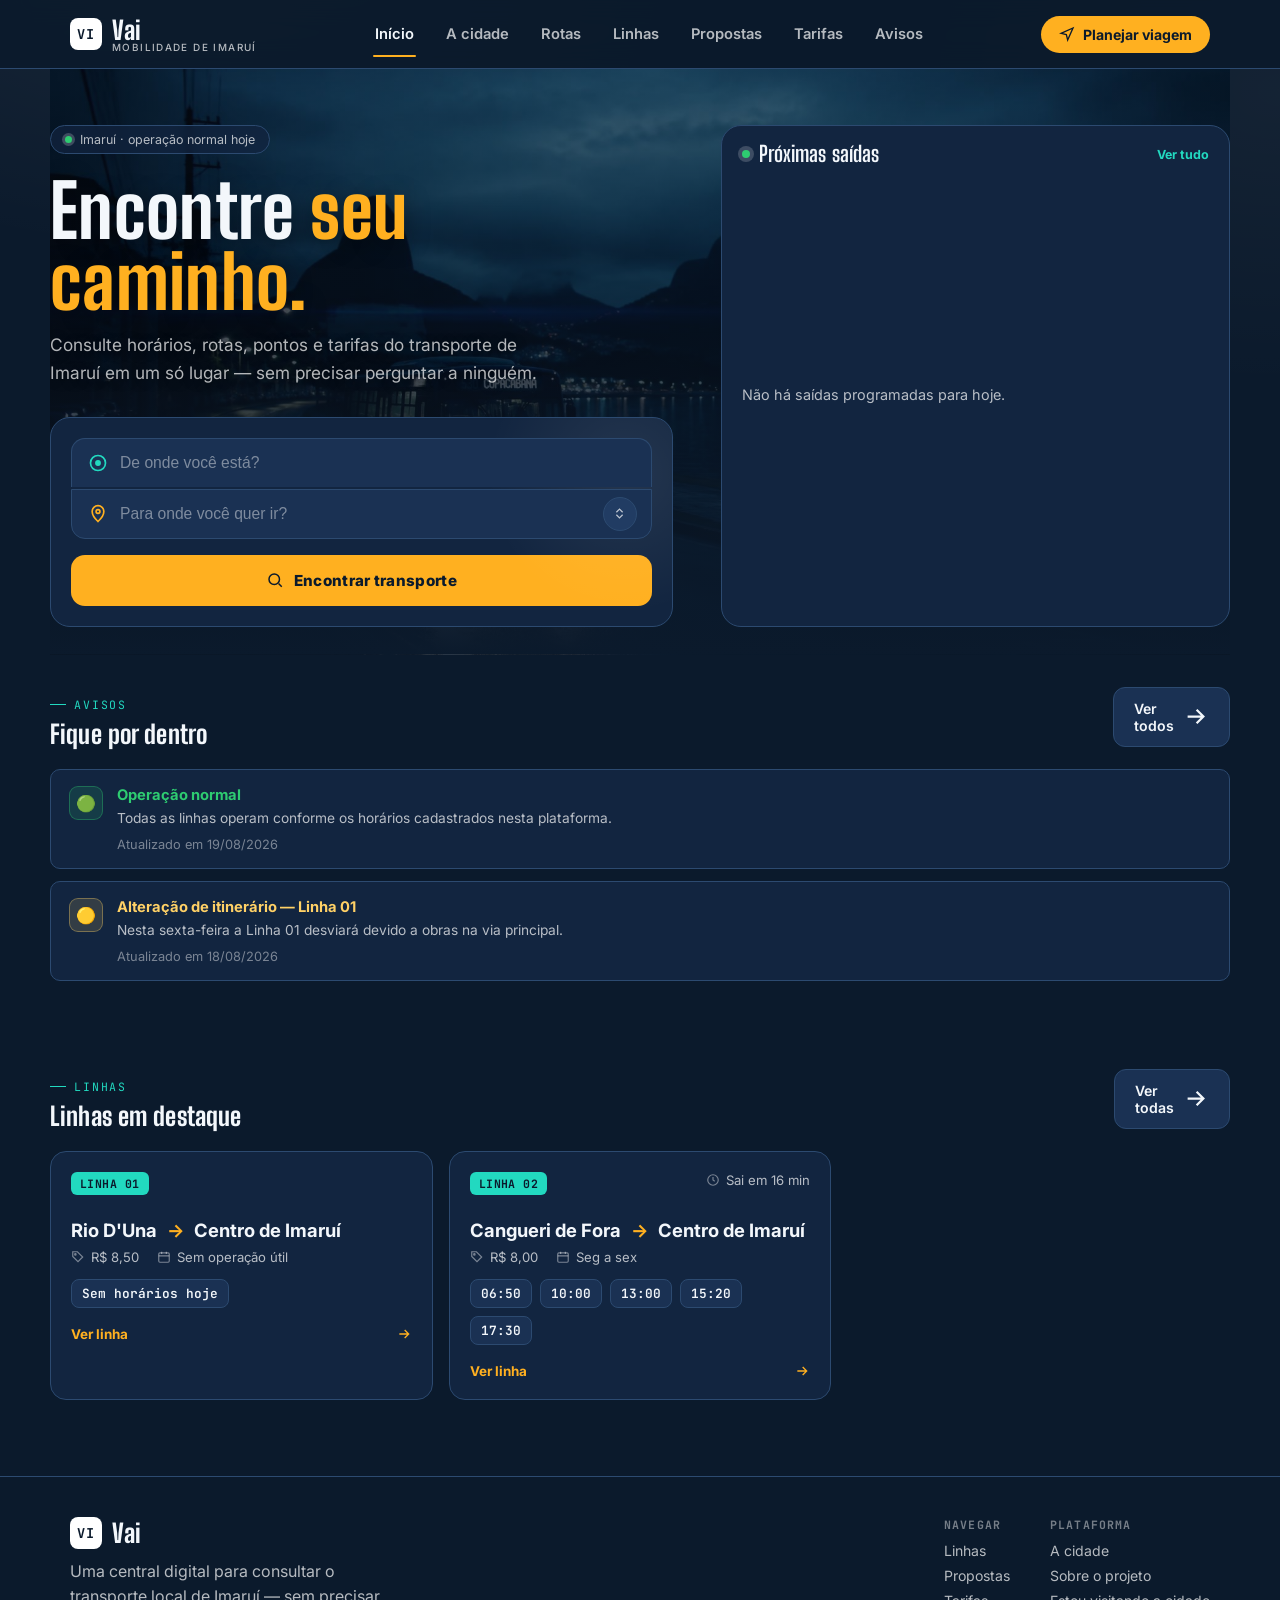
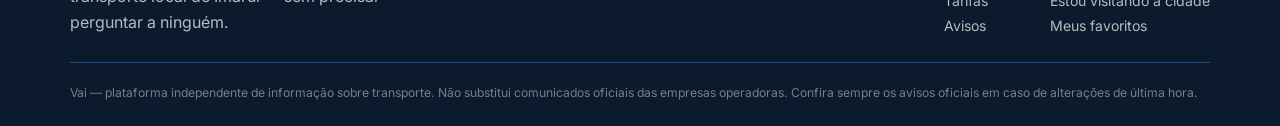
==== commit b0197768: "hrllo" ====
--- a/index.html
+++ b/index.html
@@ -1157,9 +1157,14 @@
 }
 
 function renderHorariosResult(day){
-  const isWeekend = day==="Sábado" || day==="Domingo";
-  const key = day==="Sábado" ? "sabado" : (day==="Domingo" ? "domingo" : "seg_sex");
-  const all = DATA.linhas.flatMap(l => l.dias[key].map(h=>({hora:h,linha:l}))).sort((a,b)=>a.hora.localeCompare(b.hora));
+  // número do dia da semana (0=domingo ... 6=sábado) do chip escolhido
+  const hojeNum = new Date().getDay();
+  const numDia = { "Hoje":hojeNum, "Amanhã":(hojeNum+1)%7, "Domingo":0, "Segunda":1, "Terça":2, "Quarta":3, "Quinta":4, "Sexta":5, "Sábado":6 }[day];
+  const chaves = DIA_CHAVES[numDia] || [];
+  const ehHoje = numDia === hojeNum && day !== "Amanhã";
+  const all = DATA.linhas
+    .flatMap(l => chaves.flatMap(k => (l.dias[k] || []).map(h=>({hora:h,linha:l}))))
+    .sort((a,b)=>a.hora.localeCompare(b.hora));
   const el = $("#horariosResult");
   if(!el) return;
   el.innerHTML = all.length ? `
@@ -1170,7 +1175,7 @@
           <div class="flap-row">
             <div class="flap-time">${item.hora}</div>
             <div class="flap-route"><span class="line-tag">LINHA ${item.linha.numero}</span><span class="dest">${item.linha.origem} → ${item.linha.destino}</span></div>
-            <div class="flap-eta">${key==='seg_sex' ? etaLabel(item.hora) : ''}</div>
+            <div class="flap-eta">${ehHoje ? (minutosAte(item.hora) < 0 ? "Já saiu" : etaLabel(item.hora)) : ''}</div>
           </div>`).join("")}
       </div>
     </div>
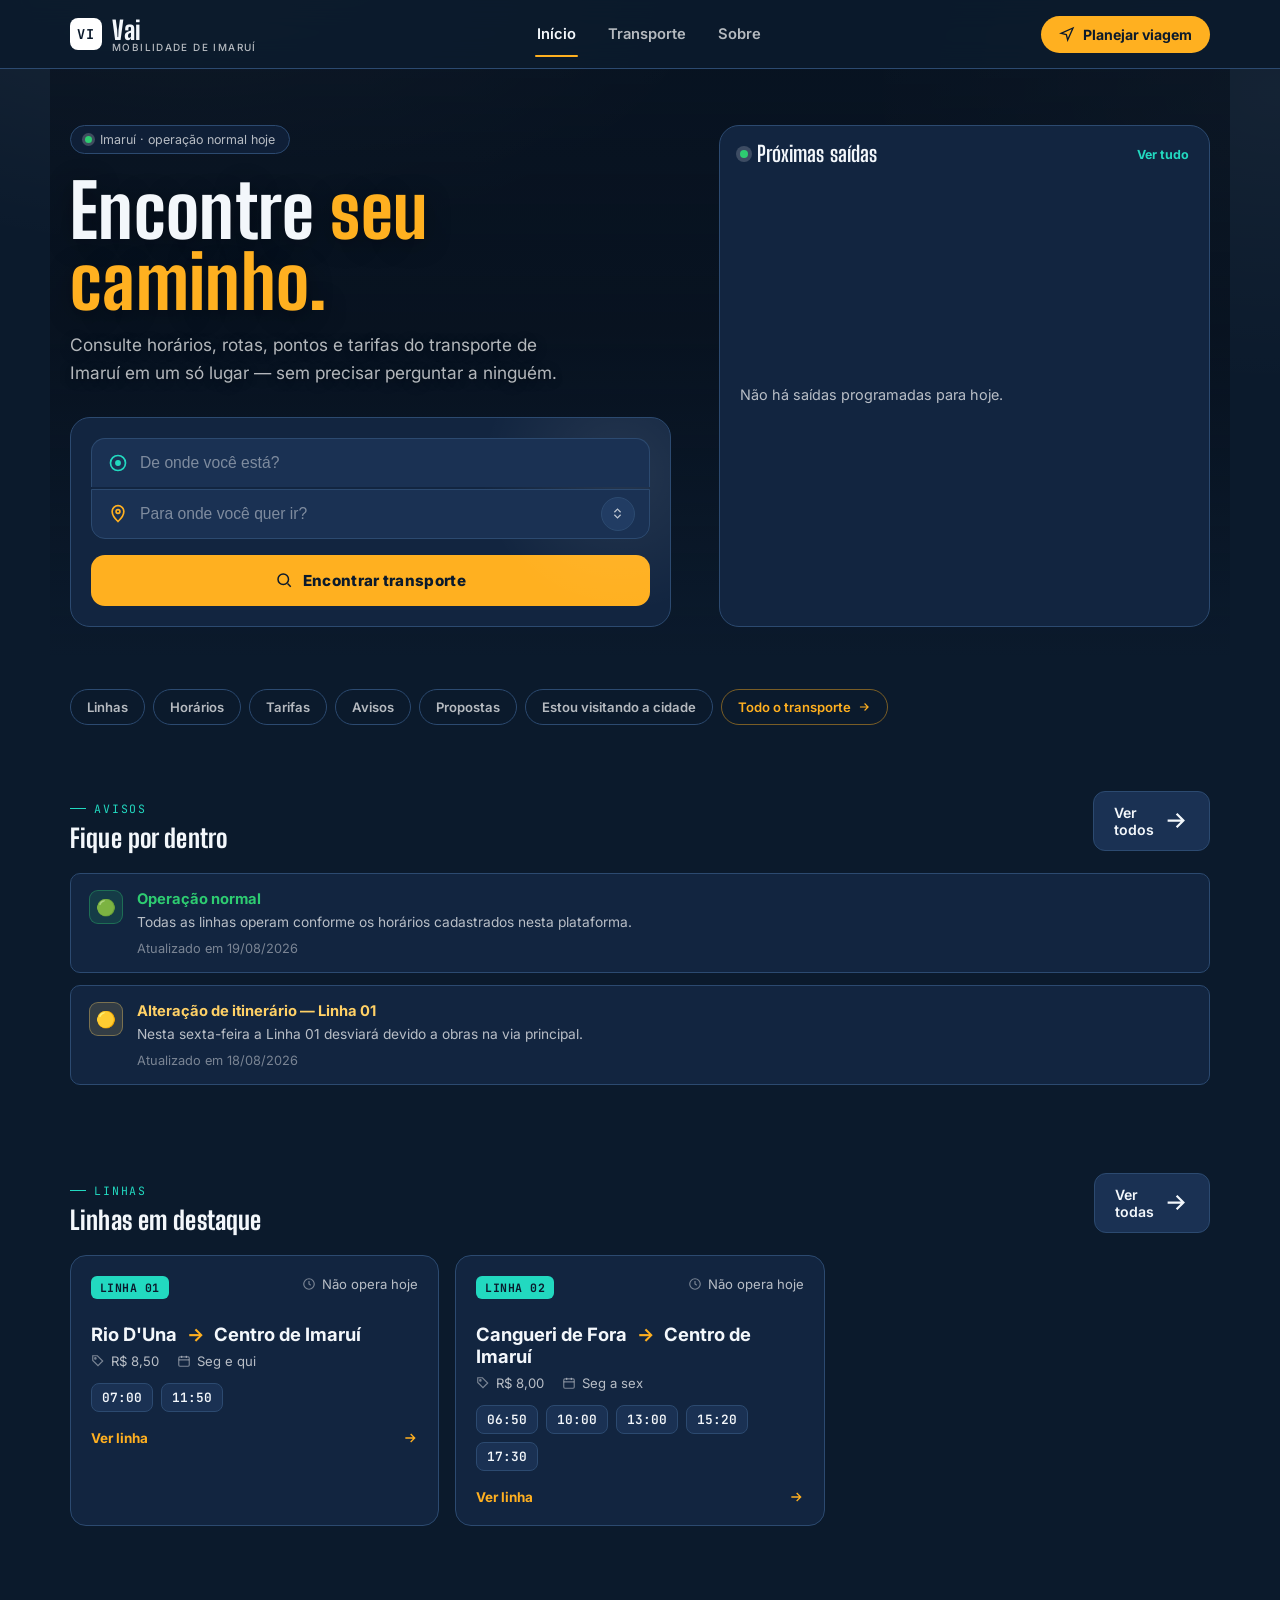
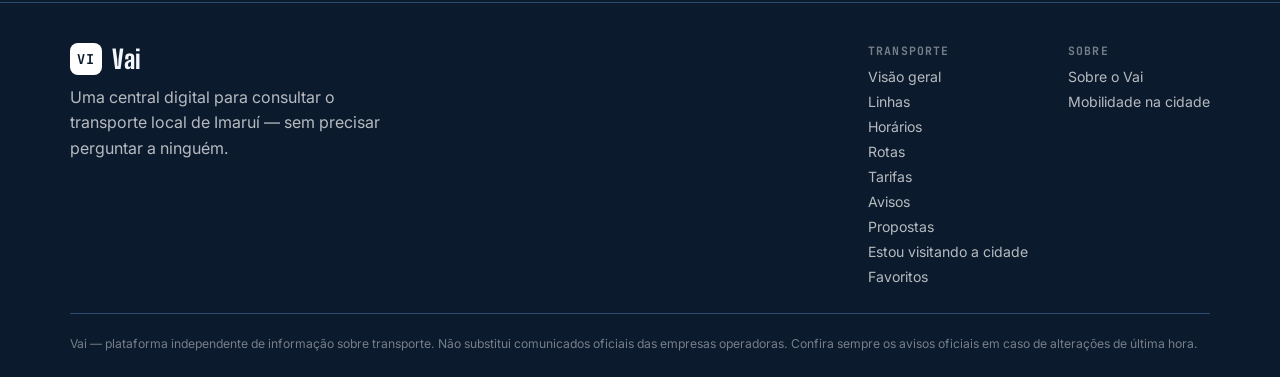
==== commit 9276461c: "reogarnizacao" ====
--- a/index.html
+++ b/index.html
@@ -5,520 +5,30 @@
 <meta name="viewport" content="width=device-width, initial-scale=1.0, viewport-fit=cover">
 <title>Vai — Mobilidade de Imaruí</title>
 <meta name="description" content="Consulte horários, linhas, pontos e tarifas do transporte de Imaruí em um só lugar.">
+<meta name="theme-color" content="#0b1a2c">
+<link rel="manifest" href="manifest.json">
+<link rel="icon" href="icon.svg" type="image/svg+xml">
 <link rel="preconnect" href="https://fonts.googleapis.com">
 <link href="https://fonts.googleapis.com/css2?family=Big+Shoulders+Display:wght@600;700;800;900&family=Inter:wght@400;500;600;700;800&family=JetBrains+Mono:wght@400;500;600;700&display=swap" rel="stylesheet">
-<style>
-:root{
-  --bg:#0b1a2c;
-  --surface:#122540;
-  --surface-2:#1a3153;
-  --surface-3:#213c63;
-  --line:#2c4a70;
-  --text:#f3f7fb;
-  --text-dim:rgba(255,255,255,.70);
-  --text-faint:rgba(255,255,255,.44);
-  --amber:#ffb020;
-  --amber-dim:rgba(255,176,32,.12);
-  --teal:#22d9c0;
-  --teal-dim:rgba(34,217,192,.12);
-  --green:#2ecc71;
-  --yellow:#ffd166;
-  --red:#ff5a5f;
-  --line-2:rgba(255,255,255,.18);
-  --radius:16px;
-  --radius-sm:10px;
-  --font-display:'Big Shoulders Display', sans-serif;
-  --font-body:'Inter', sans-serif;
-  --font-mono:'JetBrains Mono', monospace;
-  --nav-h:64px;
-}
-*{box-sizing:border-box; margin:0; padding:0;}
-html{scroll-behavior:smooth;}
-body{
-  background:var(--bg);
-  color:var(--text);
-  font-family:var(--font-body);
-  -webkit-font-smoothing:antialiased;
-  min-height:100vh;
-  padding-bottom:calc(var(--nav-h) + 10px);
-}
-img{max-width:100%; display:block;}
-a{color:inherit; text-decoration:none;}
-button{font-family:inherit; cursor:pointer; border:none; background:none; color:inherit;}
-:focus-visible{outline:2px solid var(--amber); outline-offset:2px;}
-::selection{background:var(--amber); color:var(--bg);}
-
-/* ---------- layout shell ---------- */
-.wrap{max-width:1180px; margin:0 auto; padding:0 20px;}
-.bg-texture{
-  position:fixed; inset:0; z-index:-1; pointer-events:none;
-  background:
-    radial-gradient(ellipse 900px 500px at 15% -5%, rgba(255,255,255,0.06), transparent 60%),
-    radial-gradient(ellipse 700px 500px at 100% 10%, rgba(255,255,255,0.04), transparent 60%),
-    var(--bg);
-}
-
-/* ---------- top header (desktop) ---------- */
-.topnav{
-  position:sticky; top:0; z-index:40;
-  background:rgba(11,26,44,0.86);
-  backdrop-filter:blur(14px);
-  border-bottom:1px solid var(--line);
-}
-.topnav-inner{display:flex; align-items:center; justify-content:space-between; height:68px;}
-.brand{display:flex; align-items:center; gap:10px; font-family:var(--font-display); font-weight:800; font-size:1.6rem; letter-spacing:.02em;}
-.brand-mark{
-  width:32px; height:32px; border-radius:8px;
-  background:#ffffff;
-  display:flex; align-items:center; justify-content:center;
-  font-family:var(--font-mono); font-weight:700; color:var(--bg); font-size:.85rem;
-}
-.brand small{display:block; font-family:var(--font-body); font-weight:500; font-size:.62rem; letter-spacing:.14em; color:var(--text-dim); text-transform:uppercase; margin-top:-4px;}
-.nav-links{display:none; gap:28px; align-items:center;}
-.nav-links a{font-size:.92rem; font-weight:600; color:var(--text-dim); transition:color .2s; padding:6px 2px; position:relative;}
-.nav-links a:hover, .nav-links a.active{color:var(--text);}
-.nav-links a.active::after{content:''; position:absolute; left:0; right:0; bottom:-8px; height:2px; background:var(--amber); border-radius:2px;}
-.btn-plan{
-  display:none; align-items:center; gap:8px;
-  background:var(--amber); color:var(--bg); font-weight:700; font-size:.88rem;
-  padding:10px 18px; border-radius:999px; transition:transform .15s, box-shadow .15s;
-}
-.btn-plan:hover{transform:translateY(-1px); box-shadow:0 8px 20px -6px rgba(255,255,255,0.28);}
-@media(min-width:900px){
-  .nav-links{display:flex;}
-  .btn-plan{display:inline-flex;}
-}
-@media(min-width:900px) and (max-width:1120px){
-  .nav-links{gap:16px;}
-  .nav-links a{font-size:.84rem;}
-  .brand{font-size:1.4rem; gap:8px;}
-  .brand small{font-size:.56rem;}
-  .btn-plan{padding:10px 14px; font-size:.82rem;}
-}
-
-/* demo banner */
-.demo-banner{
-  background:var(--surface-2); border-bottom:1px dashed var(--line);
-  font-family:var(--font-mono); font-size:.72rem; color:var(--text-faint);
-  text-align:center; padding:7px 12px; letter-spacing:.02em;
-}
-.demo-banner strong{color:var(--teal);}
-
-/* ---------- bottom nav (mobile) ---------- */
-.bottom-nav{
-  position:fixed; left:0; right:0; bottom:0; z-index:50;
-  height:var(--nav-h);
-  background:rgba(18,37,64,0.92);
-  backdrop-filter:blur(16px);
-  border-top:1px solid var(--line);
-  display:flex; align-items:stretch; justify-content:space-around;
-  padding-bottom:env(safe-area-inset-bottom);
-}
-@media(min-width:900px){.bottom-nav{display:none;} body{padding-bottom:0;}}
-.bn-item{
-  flex:1; display:flex; flex-direction:column; align-items:center; justify-content:center;
-  gap:3px; font-size:.62rem; font-weight:600; color:var(--text-faint); letter-spacing:.01em;
-  transition:color .15s;
-}
-.bn-item svg{width:21px; height:21px; stroke:var(--text-faint); fill:none; stroke-width:1.8; transition:stroke .15s;}
-.bn-item.active{color:var(--amber);}
-.bn-item.active svg{stroke:var(--amber);}
-
-/* ---------- section basics ---------- */
-.section{padding:56px 0;}
-.section-tight{padding:32px 0;}
-.eyebrow{
-  font-family:var(--font-mono); font-size:.72rem; letter-spacing:.16em; text-transform:uppercase;
-  color:var(--teal); display:flex; align-items:center; gap:8px; margin-bottom:10px;
-}
-.eyebrow::before{content:''; width:16px; height:1px; background:var(--teal);}
-h1,h2,h3{font-family:var(--font-display); font-weight:800; line-height:.96; letter-spacing:.005em;}
-h1{font-size:clamp(2.6rem,8vw,4.6rem);}
-h2{font-size:clamp(1.9rem,5vw,2.7rem);}
-h3{font-size:1.35rem; font-weight:700;}
-p{color:var(--text-dim); line-height:1.6; font-size:1rem;}
-.lede{font-size:1.08rem; color:var(--text-dim); max-width:46ch;}
-
-/* ---------- hero ---------- */
-.hero{
-  position:relative; padding:56px 0 28px; overflow:hidden;
-  background-image:
-    linear-gradient(180deg, rgba(6,14,25,.55) 0%, rgba(7,16,28,.72) 45%, var(--bg) 100%),
-    url('hero-imarui.jpg');
-  background-size:cover;
-  background-position:center 32%;
-  background-repeat:no-repeat;
-}
-.hero-tag{display:inline-flex; align-items:center; gap:8px; background:rgba(18,37,64,.72); backdrop-filter:blur(6px); border:1px solid var(--line); padding:6px 14px; border-radius:999px; font-size:.78rem; color:var(--text-dim); margin-bottom:22px;}
-.hero-tag .dot{width:7px; height:7px; border-radius:50%; background:var(--green); box-shadow:0 0 0 3px rgba(255,255,255,0.20);}
-.hero h1{margin-bottom:14px; text-shadow:0 4px 24px rgba(0,0,0,.45);}
-.hero h1 em{font-style:normal; color:var(--amber);}
-.hero .lede{margin-bottom:30px; text-shadow:0 2px 12px rgba(0,0,0,.4);}
-
-/* ---------- trip planner ---------- */
-.planner{
-  background:var(--surface); border:1px solid var(--line); border-radius:20px;
-  padding:20px; position:relative; overflow:hidden;
-}
-.planner::before{
-  content:''; position:absolute; top:-40%; right:-15%; width:280px; height:280px; border-radius:50%;
-  background:radial-gradient(circle, rgba(255,255,255,0.08), transparent 70%); pointer-events:none;
-}
-.planner-fields{display:flex; flex-direction:column; gap:2px; position:relative;}
-.planner-field{
-  display:flex; align-items:center; gap:12px; background:var(--surface-2);
-  border:1px solid var(--line); padding:14px 16px; position:relative; z-index:1;
-}
-.planner-field:first-child{border-radius:14px 14px 0 0; border-bottom:none;}
-.planner-field:last-child{border-radius:0 0 14px 14px;}
-.planner-field .ico{width:20px; height:20px; flex-shrink:0;}
-.planner-field .ico.from{color:var(--teal);}
-.planner-field .ico.to{color:var(--amber);}
-.planner-field input{
-  background:none; border:none; color:var(--text); font-size:.98rem; font-weight:500; width:100%;
-}
-.planner-field input::placeholder{color:var(--text-faint);}
-.planner-swap{
-  position:absolute; right:14px; top:50%; transform:translateY(-50%); z-index:2;
-  width:34px; height:34px; border-radius:50%; background:var(--surface-3); border:1px solid var(--line);
-  display:flex; align-items:center; justify-content:center; transition:transform .2s, border-color .2s;
-}
-.planner-swap:hover{transform:translateY(-50%) rotate(180deg); border-color:var(--teal);}
-.planner-swap svg{width:15px; height:15px; stroke:var(--text-dim);}
-.btn-primary{
-  width:100%; margin-top:16px; background:var(--amber); color:var(--bg); font-weight:800;
-  font-size:.95rem; letter-spacing:.02em; padding:16px; border-radius:14px;
-  display:flex; align-items:center; justify-content:center; gap:10px;
-  transition:transform .15s, box-shadow .15s;
-}
-.btn-primary:hover{transform:translateY(-1px); box-shadow:0 10px 24px -8px rgba(255,255,255,0.3);}
-.btn-primary svg{width:18px; height:18px;}
-.btn-secondary{
-  background:var(--surface-2); border:1px solid var(--line); color:var(--text);
-  font-weight:600; font-size:.88rem; padding:12px 20px; border-radius:12px;
-  display:inline-flex; align-items:center; gap:8px; transition:border-color .2s, color .2s;
-}
-.btn-secondary:hover{border-color:var(--teal); color:var(--teal);}
-
-/* ---------- next departures / split-flap board (signature element) ---------- */
-.board{
-  background:var(--surface); border:1px solid var(--line); border-radius:20px; overflow:hidden;
-}
-.board-head{display:flex; align-items:center; justify-content:space-between; padding:18px 20px 6px;}
-.board-head h3{display:flex; align-items:center; gap:9px;}
-.board-head h3 .live{width:8px; height:8px; border-radius:50%; background:var(--green); box-shadow:0 0 0 4px rgba(255,255,255,0.18); animation:pulse 2s infinite;}
-@keyframes pulse{0%,100%{opacity:1;} 50%{opacity:.4;}}
-.board-list{padding:6px 10px 14px;}
-.flap-row{
-  display:grid; grid-template-columns:74px 1fr auto; align-items:center; gap:14px;
-  padding:12px 10px; border-radius:12px; transition:background .15s;
-}
-.flap-row:hover{background:var(--surface-2);}
-.flap-time{
-  font-family:var(--font-mono); font-weight:700; font-size:1.2rem; color:var(--amber);
-  background:#0e2036; border:1px solid #16324a; border-radius:8px; padding:6px 4px; text-align:center;
-  animation:flapin .5s cubic-bezier(.2,.9,.3,1) both;
-}
-@keyframes flapin{
-  0%{transform:rotateX(90deg); opacity:0;}
-  60%{transform:rotateX(-8deg); opacity:1;}
-  100%{transform:rotateX(0); opacity:1;}
-}
-.flap-row:nth-child(1) .flap-time{animation-delay:.05s;}
-.flap-row:nth-child(2) .flap-time{animation-delay:.15s;}
-.flap-row:nth-child(3) .flap-time{animation-delay:.25s;}
-.flap-row:nth-child(4) .flap-time{animation-delay:.35s;}
-.flap-route{display:flex; flex-direction:column; gap:2px;}
-.flap-route .line-tag{font-size:.68rem; font-weight:700; color:var(--teal); letter-spacing:.05em;}
-.flap-route .dest{font-size:.94rem; font-weight:600;}
-.flap-eta{font-family:var(--font-mono); font-size:.74rem; color:var(--text-dim); text-align:right; white-space:nowrap;}
-@media(prefers-reduced-motion:reduce){.flap-time{animation:none;}}
-
-/* ---------- grid / cards ---------- */
-.grid{display:grid; gap:16px;}
-.grid-2{grid-template-columns:1fr;}
-.grid-3{grid-template-columns:1fr;}
-@media(min-width:720px){.grid-2{grid-template-columns:1fr 1fr;} .grid-3{grid-template-columns:repeat(3,1fr);}}
-@media(min-width:900px){.hero-grid{display:grid; grid-template-columns:1.1fr .9fr; gap:48px; align-items:stretch;}
-  .hero-grid .board{display:flex; flex-direction:column; height:100%;}
-  .hero-grid .board .board-list{flex:1; display:flex; flex-direction:column; justify-content:center;}
-}
-
-/* ---------- mobile refinements ---------- */
-@media(max-width:640px){
-  :root{--nav-h:56px;}
-  .wrap{padding:0 16px;}
-  .hero{padding:32px 0 22px; background-position:center 40%;}
-  .hero-tag{font-size:.68rem; padding:4px 10px; gap:6px; margin-bottom:14px;}
-  .hero-tag .dot{width:6px; height:6px;}
-  .hero h1{font-size:clamp(2rem,9vw,2.6rem);}
-  .hero .lede{font-size:.92rem; margin-bottom:18px;}
-  .section{padding:32px 0;}
-  .section-tight{padding:22px 0;}
-  .planner{padding:14px;}
-  .planner-field{padding:10px 12px;}
-  .planner-field input{font-size:.9rem;}
-  .planner-swap{width:28px; height:28px; right:10px;}
-  .planner-swap svg{width:13px; height:13px;}
-  .btn-primary{padding:13px; font-size:.86rem; margin-top:12px; border-radius:12px;}
-  .btn-secondary{padding:9px 14px; font-size:.8rem; border-radius:10px;}
-  .board-head{padding:14px 14px 2px;}
-  .board-head h3{font-size:1.1rem;}
-  .flap-row{grid-template-columns:56px 1fr auto; gap:8px; padding:8px 5px;}
-  .flap-time{font-size:.92rem; padding:4px 2px; border-radius:6px;}
-  .flap-route .dest{font-size:.82rem;}
-  .flap-route .line-tag{font-size:.62rem;}
-  .flap-eta{font-size:.64rem;}
-  .card{padding:14px; border-radius:14px;}
-  h2{font-size:clamp(1.5rem,6vw,2rem);}
-  .sec-head{flex-wrap:wrap; gap:8px; margin-bottom:16px;}
-  .eyebrow{font-size:.66rem; margin-bottom:6px;}
-  .chip{padding:6px 12px; font-size:.76rem;}
-  .chip-row{gap:6px;}
-  .time-chip{padding:4px 9px; font-size:.74rem; border-radius:7px;}
-  .line-badge{padding:3px 8px; font-size:.66rem; border-radius:5px;}
-  .fav-btn{padding:7px 13px; font-size:.78rem; gap:5px;}
-  .fav-btn svg{width:13px; height:13px;}
-  .alert{padding:13px 14px; gap:11px; border-radius:12px;}
-  .alert-icon{width:28px; height:28px; border-radius:8px; font-size:.86rem;}
-  .alert-title{font-size:.86rem;}
-  .alert p{font-size:.8rem;}
-  .stop-pin{width:32px; height:32px; border-radius:9px;}
-  .stop-pin svg{width:15px; height:15px;}
-  .search-bar{padding:10px 13px; border-radius:12px;}
-  .pillar-icon{width:38px; height:38px; font-size:1.1rem; border-radius:10px;}
-  .brand-mark{width:28px; height:28px; font-size:.75rem; border-radius:7px;}
-  .brand{font-size:1.3rem; gap:8px;}
-  .bn-item{font-size:.58rem; gap:2px;}
-  .bn-item svg{width:19px; height:19px;}
-  .day-tabs{gap:6px;}
-  .card-cta{font-size:.8rem;}
-  .fare-table th{padding:11px 12px; font-size:.62rem;}
-  .fare-table td{padding:12px 12px; font-size:.86rem;}
-}
-@media(max-width:380px){
-  .hero h1{font-size:1.85rem;}
-  .flap-row{grid-template-columns:50px 1fr auto;}
-  .chip{padding:5px 10px; font-size:.72rem;}
-}
-
-.card{
-  background:var(--surface); border:1px solid var(--line); border-radius:var(--radius);
-  padding:20px; transition:border-color .2s, transform .2s;
-}
-.card:hover{border-color:rgba(255,255,255,.32);}
-.line-card{display:flex; flex-direction:column; gap:14px;}
-.line-card-top{display:flex; align-items:flex-start; justify-content:space-between; gap:10px;}
-.line-badge{
-  font-family:var(--font-mono); font-weight:700; font-size:.72rem; color:var(--bg);
-  background:var(--teal); padding:4px 9px; border-radius:6px; letter-spacing:.04em;
-}
-.line-route{font-size:1.15rem; font-weight:700; margin-top:10px;}
-.line-route .arrow{color:var(--amber); margin:0 6px;}
-.line-meta{display:flex; flex-wrap:wrap; gap:8px 18px; font-size:.82rem; color:var(--text-dim);}
-.line-meta span{display:flex; align-items:center; gap:6px;}
-.line-meta svg{width:14px; height:14px; stroke:var(--text-faint);}
-.time-chips{display:flex; flex-wrap:wrap; gap:8px;}
-.time-chip{
-  font-family:var(--font-mono); font-size:.8rem; font-weight:600; color:var(--text);
-  background:var(--surface-2); border:1px solid var(--line); padding:5px 10px; border-radius:8px;
-}
-.card-cta{
-  display:flex; align-items:center; justify-content:space-between; margin-top:4px;
-  font-weight:700; font-size:.84rem; color:var(--amber);
-}
-.card-cta svg{width:16px; height:16px; transition:transform .2s;}
-.line-card:hover .card-cta svg{transform:translateX(3px);}
-
-/* stop card */
-.stop-card{display:flex; gap:14px; align-items:flex-start;}
-.stop-pin{
-  width:38px; height:38px; border-radius:10px; background:var(--surface-2); border:1px solid var(--line);
-  display:flex; align-items:center; justify-content:center; flex-shrink:0;
-}
-.stop-pin svg{width:18px; height:18px; stroke:var(--amber);}
-
-/* fare table */
-.fare-table{width:100%; border-collapse:collapse; overflow:hidden; border-radius:var(--radius);}
-.fare-table th{
-  text-align:left; font-family:var(--font-mono); font-size:.68rem; letter-spacing:.08em; text-transform:uppercase;
-  color:var(--text-faint); padding:14px 16px; background:var(--surface-2); border-bottom:1px solid var(--line);
-}
-.fare-table td{padding:15px 16px; border-bottom:1px solid var(--line); font-size:.92rem;}
-.fare-table tr:last-child td{border-bottom:none;}
-.fare-table .val{font-family:var(--font-mono); font-weight:700; color:var(--amber); text-align:right;}
-.fare-table{background:var(--surface); border:1px solid var(--line);}
-.fare-cat-row{display:flex; align-items:center; justify-content:space-between; gap:12px; padding:10px 0; border-bottom:1px solid var(--line);}
-.fare-cat-info{min-width:0; flex:1 1 auto;}
-.fare-cat-val{font-family:var(--font-mono); color:var(--teal); white-space:nowrap; flex-shrink:0;}
-@media(max-width:480px){
-  .fare-cat-row{flex-wrap:wrap; align-items:flex-start; gap:2px 12px;}
-  .fare-cat-info{flex:1 1 100%;}
-}
-
-/* alerts */
-.alert{display:flex; gap:14px; padding:16px 18px; border-radius:var(--radius-sm); border:1px solid var(--line); background:var(--surface);}
-.alert-icon{width:34px; height:34px; border-radius:9px; flex-shrink:0; display:flex; align-items:center; justify-content:center; font-size:1rem;}
-.alert.ok .alert-icon{background:rgba(46,204,113,.14); color:var(--green); border:1px solid rgba(46,204,113,.35);}
-.alert.warn .alert-icon{background:rgba(255,209,102,.14); color:var(--yellow); border:1px solid rgba(255,209,102,.35);}
-.alert.bad .alert-icon{background:rgba(255,90,95,.14); color:var(--red); border:1px solid rgba(255,90,95,.4);}
-.alert-title{font-weight:700; font-size:.92rem; margin-bottom:3px;}
-.alert.ok .alert-title{color:var(--green);}
-.alert.warn .alert-title{color:var(--yellow);}
-.alert.bad .alert-title{color:var(--red);}
-.alert p{font-size:.86rem;}
-
-/* itinerary visual */
-.itinerary{display:flex; flex-direction:column;}
-.itin-stop{display:flex; gap:16px; position:relative;}
-.itin-stop .rail{display:flex; flex-direction:column; align-items:center; width:16px;}
-.itin-stop .node{width:12px; height:12px; border-radius:50%; background:var(--surface-3); border:2px solid var(--teal); flex-shrink:0; z-index:1;}
-.itin-stop.endpoint .node{background:var(--amber); border-color:var(--amber); width:15px; height:15px;}
-.itin-stop .stem{width:2px; flex:1; background:var(--line); min-height:32px;}
-.itin-stop:last-child .stem{display:none;}
-.itin-body{padding-bottom:26px;}
-.itin-body .name{font-weight:700; font-size:.98rem;}
-.itin-body .sub{font-size:.78rem; color:var(--text-faint); margin-top:1px;}
-
-/* mock map */
-.mockmap{
-  aspect-ratio:4/3; border-radius:var(--radius); border:1px solid var(--line); position:relative; overflow:hidden;
-  background:
-    linear-gradient(var(--line) 1px, transparent 1px) 0 0/38px 38px,
-    linear-gradient(90deg, var(--line) 1px, transparent 1px) 0 0/38px 38px,
-    var(--surface);
-}
-.mockmap .route-line{position:absolute; stroke:var(--teal); stroke-width:3; fill:none; stroke-dasharray:6 6; opacity:.85;}
-.mockmap .pin{position:absolute; transform:translate(-50%,-100%);}
-.mockmap .pin .head{width:26px; height:26px; border-radius:50% 50% 50% 0; transform:rotate(45deg); background:var(--amber); display:flex; align-items:center; justify-content:center; box-shadow:0 4px 10px rgba(0,0,0,.4);}
-.mockmap .pin .head span{transform:rotate(-45deg); font-size:.7rem; font-weight:800; color:var(--bg);}
-.mockmap .pin.alt .head{background:var(--bg); border:2px solid var(--amber);}
-.mockmap .pin-label{position:absolute; top:100%; left:50%; transform:translateX(-50%); font-size:.68rem; white-space:nowrap; color:var(--text-dim); margin-top:2px;}
-
-/* forms / search */
-.search-bar{
-  display:flex; align-items:center; gap:10px; background:var(--surface); border:1px solid var(--line);
-  border-radius:14px; padding:13px 16px;
-}
-.search-bar svg{width:18px; height:18px; stroke:var(--text-faint); flex-shrink:0;}
-.search-bar input{background:none; border:none; color:var(--text); width:100%; font-size:.94rem;}
-.search-bar input::placeholder{color:var(--text-faint);}
-
-.chip-row{display:flex; gap:8px; overflow-x:auto; padding:2px 0;}
-.chip-row::-webkit-scrollbar{display:none;}
-.chip{
-  font-size:.82rem; font-weight:600; padding:9px 16px; border-radius:999px; border:1px solid var(--line);
-  color:var(--text-dim); white-space:nowrap; flex-shrink:0; transition:.15s;
-}
-.chip.active{background:var(--amber); color:var(--bg); border-color:var(--amber);}
-.chip:hover:not(.active){border-color:var(--teal); color:var(--text);}
-
-/* empty / loading */
-.empty-state{text-align:center; padding:60px 20px; color:var(--text-dim);}
-.empty-state svg{width:44px; height:44px; stroke:var(--text-faint); margin:0 auto 16px;}
-.empty-state h3{margin-bottom:6px; font-family:var(--font-display); font-size:1.3rem;}
-.skel{background:linear-gradient(90deg,var(--surface-2) 25%,var(--surface-3) 37%,var(--surface-2) 63%); background-size:400% 100%; animation:shimmer 1.4s infinite; border-radius:10px;}
-@keyframes shimmer{0%{background-position:100% 0;} 100%{background-position:-100% 0;}}
-
-/* footer */
-footer{border-top:1px solid var(--line); padding:40px 0 24px; margin-top:20px;}
-.foot-grid{display:flex; flex-direction:column; gap:26px;}
-@media(min-width:760px){.foot-grid{flex-direction:row; justify-content:space-between;}}
-.foot-cols{display:flex; gap:40px; flex-wrap:wrap;}
-.foot-col h4{font-size:.72rem; letter-spacing:.1em; text-transform:uppercase; color:var(--text-faint); margin-bottom:10px; font-family:var(--font-mono);}
-.foot-col a{display:block; font-size:.88rem; color:var(--text-dim); margin-bottom:8px;}
-.foot-col a:hover{color:var(--amber);}
-.foot-bottom{font-size:.76rem; color:var(--text-faint); margin-top:20px; padding-top:20px; border-top:1px solid var(--line);}
-
-/* section header row */
-.sec-head{display:flex; align-items:flex-end; justify-content:space-between; margin-bottom:22px; gap:16px; flex-wrap:wrap;}
-
-/* reveal on scroll */
-.reveal{opacity:0; transform:translateY(14px); transition:opacity .5s ease, transform .5s ease;}
-.reveal.in{opacity:1; transform:none;}
-
-/* update note */
-.update-note{display:flex; align-items:center; justify-content:space-between; flex-wrap:wrap; gap:10px; font-size:.8rem; color:var(--text-faint); padding-top:18px;}
-.update-note button{color:var(--teal); font-weight:700; text-decoration:underline; text-underline-offset:3px;}
-
-/* detail hero */
-.detail-hero{padding:36px 0 10px;}
-.back-link{display:inline-flex; align-items:center; gap:6px; font-size:.84rem; color:var(--text-dim); margin-bottom:18px; font-weight:600;}
-.back-link:hover{color:var(--amber);}
-.back-link svg{width:15px; height:15px;}
-.detail-route{font-family:var(--font-display); font-weight:800; font-size:clamp(2rem,7vw,3.2rem); line-height:1;}
-.detail-route .arrow{color:var(--amber); margin:0 10px;}
-.info-strip{display:flex; flex-wrap:wrap; gap:28px; margin-top:22px;}
-.info-item .label{font-family:var(--font-mono); font-size:.68rem; letter-spacing:.08em; text-transform:uppercase; color:var(--text-faint); margin-bottom:4px;}
-.info-item .value{font-weight:700; font-size:1.05rem;}
-.info-item .value.accent{color:var(--amber);}
-
-.day-tabs{display:flex; gap:8px; margin-bottom:16px;}
-.fav-btn{
-  display:inline-flex; align-items:center; gap:7px; padding:9px 15px; border-radius:999px;
-  border:1px solid var(--line); font-size:.82rem; font-weight:600; color:var(--text-dim);
-}
-.fav-btn svg{width:15px; height:15px; stroke:var(--text-dim); fill:none; transition:.15s;}
-.fav-btn.on{color:var(--amber); border-color:var(--amber);}
-.fav-btn.on svg{fill:var(--amber); stroke:var(--amber);}
-
-/* ---------- página "A cidade" (institucional) ---------- */
-.city-hero{padding:44px 0 8px; max-width:62ch;}
-.city-hero h1 em{font-style:normal; color:var(--amber);}
-.pillar-card{display:flex; flex-direction:column; gap:14px;}
-.pillar-icon{
-  width:44px; height:44px; border-radius:12px; background:var(--teal-dim);
-  display:flex; align-items:center; justify-content:center; font-size:1.3rem; flex-shrink:0;
-}
-.feature-banner{
-  display:grid; grid-template-columns:1fr; gap:0; border-radius:20px; overflow:hidden;
-  background:var(--surface); border:1px solid var(--line);
-}
-@media(min-width:900px){.feature-banner{grid-template-columns:1fr 1fr;}}
-.feature-banner .fb-media{
-  min-height:200px; position:relative; overflow:hidden;
-  background:
-    radial-gradient(ellipse 380px 280px at 30% 20%, rgba(255,255,255,0.10), transparent 65%),
-    linear-gradient(160deg, var(--surface-3), var(--surface-2));
-  display:flex; align-items:center; justify-content:center;
-}
-.feature-banner .fb-media span{font-size:3.4rem;}
-.feature-banner .fb-body{padding:30px 32px; display:flex; flex-direction:column; gap:14px; justify-content:center;}
-.map-note{display:flex; align-items:center; gap:8px; font-size:.78rem; color:var(--text-faint); margin-top:12px;}
-.map-note svg{width:14px; height:14px; stroke:var(--text-faint); flex-shrink:0;}
-
-[hidden]{display:none !important;}
-.mb-0{margin-bottom:0;}
-.mt-24{margin-top:24px;}
-.mt-32{margin-top:32px;}
-.text-center{text-align:center;}
-.badge-dot{display:inline-block; width:8px; height:8px; border-radius:50%; margin-right:7px;}
-</style>
+<link rel="stylesheet" href="css/styles.css">
 </head>
 <body>
 
+<a class="skip-link" href="#app">Ir para o conteúdo</a>
 <div class="bg-texture"></div>
 
 <header class="topnav">
   <div class="wrap topnav-inner">
     <a href="#/" class="brand"><span class="brand-mark">VI</span><span>Vai<small>Mobilidade de Imaruí</small></span></a>
-    <nav class="nav-links" id="navLinks">
-      <a href="#/" data-route="/">Início</a>
-      <a href="#/cidade" data-route="/cidade">A cidade</a>
-      <a href="#/rotas" data-route="/rotas">Rotas</a>
-      <a href="#/linhas" data-route="/linhas">Linhas</a>
-      <a href="#/propostas" data-route="/propostas">Propostas</a>
-      <a href="#/tarifas" data-route="/tarifas">Tarifas</a>
-      <a href="#/avisos" data-route="/avisos">Avisos</a>
-    </nav>
+    <nav class="nav-links" id="navLinks" aria-label="Principal"></nav>
     <a href="#/rotas" class="btn-plan">
-      <svg width="16" height="16" viewBox="0 0 24 24" fill="none" stroke="currentColor" stroke-width="2"><path d="M3 11l18-8-8 18-2-8-8-2z"/></svg>
+      <svg width="16" height="16" viewBox="0 0 24 24" fill="none" stroke="currentColor" stroke-width="2" aria-hidden="true"><path d="M3 11l18-8-8 18-2-8-8-2z"/></svg>
       Planejar viagem
     </a>
   </div>
 </header>
 
-<main id="app"></main>
+<main id="app" tabindex="-1"></main>
 
 <footer>
   <div class="wrap">
@@ -527,885 +37,21 @@
         <a href="#/" class="brand" style="margin-bottom:10px;"><span class="brand-mark">VI</span><span>Vai</span></a>
         <p style="max-width:32ch;">Uma central digital para consultar o transporte local de Imaruí — sem precisar perguntar a ninguém.</p>
       </div>
-      <div class="foot-cols">
-        <div class="foot-col">
-          <h4>Navegar</h4>
-          <a href="#/linhas">Linhas</a>
-          <a href="#/propostas">Propostas</a>
-          <a href="#/tarifas">Tarifas</a>
-          <a href="#/avisos">Avisos</a>
-        </div>
-        <div class="foot-col">
-          <h4>Plataforma</h4>
-          <a href="#/cidade">A cidade</a>
-          <a href="#/sobre">Sobre o projeto</a>
-          <a href="#/visitante">Estou visitando a cidade</a>
-          <a href="#/favoritos">Meus favoritos</a>
-        </div>
-      </div>
+      <div class="foot-cols" id="footCols"></div>
     </div>
     <p class="foot-bottom">Vai — plataforma independente de informação sobre transporte. Não substitui comunicados oficiais das empresas operadoras. Confira sempre os avisos oficiais em caso de alterações de última hora.</p>
   </div>
 </footer>
 
-<nav class="bottom-nav" id="bottomNav">
-  <a href="#/" class="bn-item" data-route="/">
-    <svg viewBox="0 0 24 24"><path d="M3 11l9-8 9 8"/><path d="M5 10v10h14V10"/></svg>Início</a>
-  <a href="#/rotas" class="bn-item" data-route="/rotas">
-    <svg viewBox="0 0 24 24"><circle cx="6" cy="19" r="2"/><circle cx="18" cy="5" r="2"/><path d="M8 19h8a4 4 0 0 0 4-4V9a4 4 0 0 0-4-4h-2"/></svg>Rotas</a>
-  <a href="#/linhas" class="bn-item" data-route="/linhas">
-    <svg viewBox="0 0 24 24"><rect x="4" y="5" width="16" height="12" rx="2"/><path d="M4 13h16M8 17v2M16 17v2"/></svg>Linhas</a>
-  <a href="#/propostas" class="bn-item" data-route="/propostas">
-    <svg viewBox="0 0 24 24"><path d="M12 21s7-6.5 7-12a7 7 0 1 0-14 0c0 5.5 7 12 7 12z"/><circle cx="12" cy="9" r="2.3"/></svg>Propostas</a>
-  <a href="#/mais" class="bn-item" data-route="/mais">
-    <svg viewBox="0 0 24 24"><path d="M4 6h16M4 12h16M4 18h16"/></svg>Mais</a>
-</nav>
+<nav class="bottom-nav" id="bottomNav" aria-label="Navegação rápida"></nav>
 
-<script>
-/* ============================================================================================
-   ██  TUDO O QUE É EDITÁVEL (preços, horários, linhas, pontos, empresas, avisos, mapa, etc.)
-   ██  FICA NO ARQUIVO data.json — NÃO fica neste arquivo HTML.
-   ██
-   ██  ➜ Para atualizar tarifas, horários, avisos, pontos ou o link do mapa: abra "data.json"
-   ██    e edite os valores lá. Você NÃO precisa mexer em nada abaixo desta caixa.
-   ██
-   ██  ➜ O campo do mapa fica em data.json → cidade → "mapaEmbedUrl". Para trocar o mapa:
-   ██    Google My Maps > Compartilhar > Incorporar no meu site > copie só a URL do src="..."
-   ██    e cole substituindo o valor de "mapaEmbedUrl" (deixe "" para usar o mapa ilustrativo).
-   ============================================================================================ */
+<noscript><div class="wrap section"><p>Este site precisa de JavaScript para exibir as linhas e horários.</p></div></noscript>
 
-/* ============================================================
-   1. SISTEMA DE DADOS — carregado a partir de data.json
-   ============================================================ */
-let DATA = null;
-const DIA_LABEL = { seg_sex:"Segunda a sexta", sabado:"Sábado", domingo:"Domingo", seg_qui:"Segunda e quinta" };
-
-function diasResumoLabel(l){
-  const chaves = Object.keys(l.dias).filter(k => (l.dias[k]||[]).length);
-  if(!chaves.length) return "Consulte horários";
-  if(chaves.length === 1) return DIA_LABEL[chaves[0]] || "Consulte horários";
-  if(chaves.includes("seg_sex") && chaves.includes("sabado") && chaves.includes("domingo")) return "Todos os dias";
-  return chaves.map(k => DIA_LABEL[k] || k).join(" e ");
-}
-
-async function loadData(){
-  const res = await fetch("./data.json", { cache: "no-store" });
-  if(!res.ok) throw new Error("Falha ao carregar data.json");
-  DATA = await res.json();
-}
-
-function empresaById(id){ return (DATA.empresas||[]).find(e=>e.id===id) || null; }
-
-/* ============================================================
-   2. UTILITÁRIOS
-   ============================================================ */
-const $ = (sel,ctx=document)=>ctx.querySelector(sel);
-const $$ = (sel,ctx=document)=>[...ctx.querySelectorAll(sel)];
-const app = $("#app");
-
-function linhaById(id){ return DATA.linhas.find(l=>l.id===id); }
-function pontoById(id){ return DATA.pontos.find(p=>p.id===id); }
-function fmtMoeda(v){ return v==null ? "Informação não disponível" : "R$ " + v.toFixed(2).replace(".",","); }
-// Quais chaves de "dias" (data.json) valem para cada dia da semana (0=domingo ... 6=sábado)
-const DIA_CHAVES = {
-  0:["domingo"],
-  1:["seg_sex","seg_qui"],
-  2:["seg_sex"],
-  3:["seg_sex"],
-  4:["seg_sex","seg_qui"],
-  5:["seg_sex"],
-  6:["sabado"]
-};
-function todosHorariosHoje(){
-  const chaves = DIA_CHAVES[new Date().getDay()] || [];
-  return DATA.linhas.flatMap(l =>
-    chaves.flatMap(k => (l.dias[k] || []).map(h => ({hora:h, linha:l})))
-  );
-}
-function minutosAte(hora){
-  const now = new Date();
-  const [h,m] = hora.split(":").map(Number);
-  const target = new Date(now); target.setHours(h,m,0,0);
-  let diff = Math.round((target - now)/60000);
-  return diff;
-}
-function etaLabel(hora){
-  const diff = minutosAte(hora);
-  if(diff < 0) return "Horário do dia";
-  if(diff === 0) return "Saindo agora";
-  if(diff < 60) return `Sai em ${diff} min`;
-  return "Hoje";
-}
-function svgIcon(name){
-  const icons = {
-    pinFrom:'<svg class="ico from" viewBox="0 0 24 24" fill="none" stroke="currentColor" stroke-width="2"><circle cx="12" cy="12" r="9"/><circle cx="12" cy="12" r="2.5" fill="currentColor"/></svg>',
-    pinTo:'<svg class="ico to" viewBox="0 0 24 24" fill="none" stroke="currentColor" stroke-width="2"><path d="M12 21s7-6.5 7-12a7 7 0 1 0-14 0c0 5.5 7 12 7 12z"/><circle cx="12" cy="9" r="2.3"/></svg>',
-    clock:'<svg viewBox="0 0 24 24" fill="none" stroke="currentColor" stroke-width="2"><circle cx="12" cy="12" r="9"/><path d="M12 7v5l3 2"/></svg>',
-    tag:'<svg viewBox="0 0 24 24" fill="none" stroke="currentColor" stroke-width="2"><path d="M20 12l-8 8-9-9V3h8l9 9z"/><circle cx="7.5" cy="7.5" r="1.2"/></svg>',
-    calendar:'<svg viewBox="0 0 24 24" fill="none" stroke="currentColor" stroke-width="2"><rect x="3" y="5" width="18" height="16" rx="2"/><path d="M16 3v4M8 3v4M3 10h18"/></svg>',
-    search:'<svg viewBox="0 0 24 24" fill="none" stroke="currentColor" stroke-width="2"><circle cx="11" cy="11" r="7"/><path d="M21 21l-4.3-4.3"/></svg>',
-    arrow:'<svg viewBox="0 0 24 24" fill="none" stroke="currentColor" stroke-width="2"><path d="M5 12h14M13 6l6 6-6 6"/></svg>',
-    back:'<svg viewBox="0 0 24 24" fill="none" stroke="currentColor" stroke-width="2"><path d="M19 12H5M11 18l-6-6 6-6"/></svg>',
-    star:'<svg viewBox="0 0 24 24" stroke-width="2"><path d="M12 2l3.1 6.6 7.2.9-5.3 5 1.4 7.2L12 18l-6.4 3.7L7 14.5l-5.3-5 7.2-.9L12 2z"/></svg>',
-    empty:'<svg viewBox="0 0 24 24" fill="none" stroke="currentColor" stroke-width="1.5"><circle cx="12" cy="12" r="9"/><path d="M9 15s1.5-2 3-2 3 2 3 2M9 9h.01M15 9h.01"/></svg>',
-    loc:'<svg viewBox="0 0 24 24" fill="none" stroke="currentColor" stroke-width="2"><path d="M12 21s7-6.5 7-12a7 7 0 1 0-14 0c0 5.5 7 12 7 12z"/><circle cx="12" cy="9" r="2.3"/></svg>',
-    bus:'<svg viewBox="0 0 24 24" fill="none" stroke="currentColor" stroke-width="2"><rect x="3" y="5" width="18" height="12" rx="2"/><path d="M3 12h18M7 17v2M17 17v2"/><circle cx="7.5" cy="19" r="1.2" fill="currentColor" stroke="none"/><circle cx="16.5" cy="19" r="1.2" fill="currentColor" stroke="none"/></svg>'
-  };
-  return icons[name] || "";
-}
-function favs(){ try{ return JSON.parse(localStorage.getItem("vai_favoritos")||"[]"); }catch(e){ return []; } }
-function setFavs(arr){ localStorage.setItem("vai_favoritos", JSON.stringify(arr)); }
-function toggleFav(id){
-  let f = favs();
-  if(f.includes(id)) f = f.filter(x=>x!==id); else f.push(id);
-  setFavs(f);
-}
-function isFav(id){ return favs().includes(id); }
-
-function initReveal(){
-  const els = $$(".reveal");
-  const io = new IntersectionObserver(entries=>{
-    entries.forEach(e=>{ if(e.isIntersecting){ e.target.classList.add("in"); io.unobserve(e.target); } });
-  },{threshold:.12});
-  els.forEach(el=>io.observe(el));
-}
-
-function cidadeMapSection(){
-  const embedUrl = DATA.cidade.mapaEmbedUrl;
-  if(embedUrl){
-    return `
-    <div class="card reveal" style="padding:0; overflow:hidden;">
-      <iframe src="${embedUrl}" width="100%" height="440" style="border:0; display:block;" loading="lazy" referrerpolicy="no-referrer-when-downgrade" title="Mapa de Imaruí"></iframe>
-    </div>`;
-  }
-  return `
-    <div class="card reveal" style="padding:16px;">
-      ${mockMap(DATA.pontos)}
-    </div>
-    <div class="map-note">${svgIcon('empty')}<span>Mapa ilustrativo. Para exibir o mapa real do Google My Maps, cole o link de incorporação no campo <code>cidade.mapaEmbedUrl</code> do arquivo data.json.</span></div>`;
-}
-
-// Mapa individual de cada linha. Cada linha pode ter seu próprio link do Google My Maps
-// no campo "mapaEmbedUrl" (dentro do objeto da linha, em data.json). Enquanto esse campo
-// não for preenchido, usa o mesmo mapa geral da cidade (cidade.mapaEmbedUrl) como padrão.
-function linhaMapSection(l){
-  const embedUrl = l.mapaEmbedUrl || DATA.cidade.mapaEmbedUrl;
-  if(embedUrl){
-    return `
-    <div class="card reveal" style="padding:0; overflow:hidden;">
-      <iframe src="${embedUrl}" width="100%" height="360" style="border:0; display:block;" loading="lazy" referrerpolicy="no-referrer-when-downgrade" title="Mapa da linha ${l.numero}"></iframe>
-    </div>`;
-  }
-  return `
-    <div class="card reveal" style="padding:16px;">
-      ${mockMap(DATA.pontos.filter(p=>p.linhas.includes(l.id)))}
-    </div>
-    <div class="map-note">${svgIcon('empty')}<span>Mapa ilustrativo. Para exibir o mapa real desta linha, cole o link de incorporação do Google My Maps no campo <code>mapaEmbedUrl</code> da linha ${l.numero} em data.json.</span></div>`;
-}
-
-/* ============================================================
-   3. COMPONENTES DE RENDERIZAÇÃO (templates)
-   ============================================================ */
-function lineCard(l){
-  const proximasHoje = l.dias.seg_sex[0] || null;
-  return `
-  <a href="#/linhas/${l.id}" class="card line-card reveal">
-    <div class="line-card-top">
-      <span class="line-badge">LINHA ${l.numero}</span>
-      ${proximasHoje ? `<span class="line-meta"><span>${svgIcon('clock')} ${etaLabel(proximasHoje)}</span></span>` : ""}
-    </div>
-    <div>
-      <div class="line-route">${l.origem} <span class="arrow">→</span> ${l.destino}</div>
-      <div class="line-meta mt-24" style="margin-top:8px;">
-        <span>${svgIcon('tag')} ${fmtMoeda(l.valor)}</span>
-        <span>${svgIcon('calendar')} ${l.dias.seg_sex.length ? "Seg a sex" : "Sem operação útil"}</span>
-      </div>
-    </div>
-    <div class="time-chips">
-      ${l.dias.seg_sex.slice(0,5).map(h=>`<span class="time-chip">${h}</span>`).join("") || `<span class="time-chip">Sem horários hoje</span>`}
-    </div>
-    <div class="card-cta">Ver linha ${svgIcon('arrow')}</div>
-  </a>`;
-}
-
-function alertCard(a){
-  const meta = { ok:{cls:"ok", dot:"🟢"}, warn:{cls:"warn", dot:"🟡"}, bad:{cls:"bad", dot:"🔴"} }[a.nivel];
-  return `
-  <div class="alert ${meta.cls} reveal">
-    <div class="alert-icon">${meta.dot}</div>
-    <div>
-      <div class="alert-title">${a.titulo}</div>
-      <p>${a.texto}</p>
-      <div class="update-note" style="padding-top:8px;"><span>Atualizado em ${a.data}</span></div>
-    </div>
-  </div>`;
-}
-
-let mostrarSaidasAnteriores = false;
-
-function flapRow(item, passada){
-  return `
-        <div class="flap-row" data-hora="${item.hora}" ${passada?'data-passada="1" style="opacity:.5;"':''}>
-          <div class="flap-time">${item.hora}</div>
-          <div class="flap-route">
-            <span class="line-tag">LINHA ${item.linha.numero}</span>
-            <span class="dest">${item.linha.origem} → ${item.linha.destino}</span>
-          </div>
-          <div class="flap-eta">${passada ? "Já saiu" : etaLabel(item.hora)}</div>
-        </div>`;
-}
-
-function nextDeparturesBoard(){
-  const todas = todosHorariosHoje().sort((a,b)=> a.hora.localeCompare(b.hora));
-  const passadas = todas.filter(i => minutosAte(i.hora) < 0);
-  const proximas = todas.filter(i => minutosAte(i.hora) >= 0).slice(0,4);
-  const sig = proximas.map(i=>i.linha.id+i.hora).join("|") + "#" + passadas.length;
-  const vazio = !todas.length
-    ? "Não há saídas programadas para hoje."
-    : "Não há mais saídas hoje.";
-  return `
-  <div class="board reveal" id="nextBoard" data-sig="${sig}">
-    <div class="board-head">
-      <h3><span class="live"></span>Próximas saídas</h3>
-      <a href="#/horarios" style="font-size:.78rem; color:var(--teal); font-weight:700;">Ver tudo</a>
-    </div>
-    <div class="board-list">
-      ${mostrarSaidasAnteriores ? passadas.map(i=>flapRow(i,true)).join("") : ""}
-      ${proximas.length
-        ? proximas.map(i=>flapRow(i,false)).join("")
-        : `<p style="padding:14px 10px; font-size:.9rem;">${vazio}</p>`}
-    </div>
-    ${passadas.length ? `
-    <div style="padding:0 20px 16px;">
-      <button type="button" id="toggleAnteriores" style="font-size:.78rem; color:var(--teal); font-weight:700; text-decoration:underline; text-underline-offset:3px;">
-        ${mostrarSaidasAnteriores ? "Ocultar" : "Mostrar"} saídas anteriores (${passadas.length})
-      </button>
-    </div>` : ""}
-  </div>`;
-}
-
-// Atualiza o quadro quando uma saída passa, sem recarregar a página.
-function atualizarQuadroSaidas(forcar){
-  const atual = $("#nextBoard");
-  if(!atual) return;
-  const tmp = document.createElement("div");
-  tmp.innerHTML = nextDeparturesBoard().trim();
-  const novo = tmp.firstElementChild;
-  if(forcar || novo.dataset.sig !== atual.dataset.sig){
-    novo.classList.add("in");
-    atual.replaceWith(novo);
-  }else{
-    $$(".flap-row[data-hora]:not([data-passada])", atual).forEach(r=>{
-      const eta = $(".flap-eta", r);
-      if(eta) eta.textContent = etaLabel(r.dataset.hora);
-    });
-  }
-}
-document.addEventListener("click", e=>{
-  if(e.target.closest("#toggleAnteriores")){
-    mostrarSaidasAnteriores = !mostrarSaidasAnteriores;
-    atualizarQuadroSaidas(true);
-  }
-});
-setInterval(()=>atualizarQuadroSaidas(false), 30000);
-
-// Converte lat/lng (cadastrados em data.json) em posição percentual (x,y) dentro do mapa
-// ilustrativo, usando a área coberta por todos os pontos cadastrados como referência.
-function pontoXY(p){
-  const todos = DATA.pontos;
-  const lats = todos.map(t=>t.lat), lngs = todos.map(t=>t.lng);
-  const minLat = Math.min(...lats), maxLat = Math.max(...lats);
-  const minLng = Math.min(...lngs), maxLng = Math.max(...lngs);
-  const pad = 12; // margem para os pinos não colarem na borda
-  const x = maxLng===minLng ? 50 : pad + (p.lng-minLng)/(maxLng-minLng) * (100-2*pad);
-  const y = maxLat===minLat ? 50 : pad + (maxLat-p.lat)/(maxLat-minLat) * (100-2*pad);
-  return {x, y};
-}
-
-function mockMap(pontosDestaque){
-  const coords = pontosDestaque.map(p=>({...p, ...pontoXY(p)}));
-  const pins = coords.map((p,i)=>`
-    <div class="pin ${i>0?'alt':''}" style="left:${p.x}%; top:${p.y}%;">
-      <div class="head"><span>${i+1}</span></div>
-      <div class="pin-label">${p.nome}</div>
-    </div>`).join("");
-  return `
-  <div class="mockmap reveal">
-    <svg width="100%" height="100%" style="position:absolute; inset:0;">
-      <polyline class="route-line" points="${coords.map(p=>`${p.x*3.6},${p.y*2.7}`).join(" ")}"/>
-    </svg>
-    ${pins}
-  </div>`;
-}
-
-/* ============================================================
-   4. VIEWS
-   ============================================================ */
-function viewHome(){
-  const destaquePontos = [DATA.pontos[1], DATA.pontos[0], DATA.pontos[2]];
-  return `
-  <section class="hero wrap">
-    <div class="hero-grid">
-      <div>
-        <span class="hero-tag"><span class="dot"></span> Imaruí · operação normal hoje</span>
-        <h1>Encontre <em>seu caminho.</em></h1>
-        <p class="lede">Consulte horários, rotas, pontos e tarifas do transporte de Imaruí em um só lugar — sem precisar perguntar a ninguém.</p>
-        <form class="planner reveal" id="plannerForm">
-          <div class="planner-fields">
-            <label class="planner-field">
-              ${svgIcon('pinFrom')}
-              <input id="fromInput" type="text" placeholder="De onde você está?" autocomplete="off">
-            </label>
-            <label class="planner-field">
-              ${svgIcon('pinTo')}
-              <input id="toInput" type="text" placeholder="Para onde você quer ir?" autocomplete="off">
-              <button type="button" class="planner-swap" id="swapBtn" aria-label="Inverter origem e destino">
-                <svg viewBox="0 0 24 24" fill="none" stroke-width="2"><path d="M7 10l5-5 5 5M7 14l5 5 5-5"/></svg>
-              </button>
-            </label>
-          </div>
-          <button type="submit" class="btn-primary">
-            <svg viewBox="0 0 24 24" fill="none" stroke="currentColor" stroke-width="2"><circle cx="11" cy="11" r="7"/><path d="M21 21l-4.3-4.3"/></svg>
-            Encontrar transporte
-          </button>
-        </form>
-      </div>
-      <div>${nextDeparturesBoard()}</div>
-    </div>
-  </section>
-
-  <section class="section-tight wrap">
-    <div class="sec-head">
-      <div><span class="eyebrow">Avisos</span><h2 style="font-size:1.6rem;">Fique por dentro</h2></div>
-      <a href="#/avisos" class="btn-secondary">Ver todos ${svgIcon('arrow')}</a>
-    </div>
-    <div class="grid" style="gap:12px;">
-      ${DATA.avisos.slice(0,2).map(alertCard).join("")}
-    </div>
-  </section>
-
-  <section class="section wrap">
-    <div class="sec-head">
-      <div><span class="eyebrow">Linhas</span><h2 style="font-size:1.6rem;">Linhas em destaque</h2></div>
-      <a href="#/linhas" class="btn-secondary">Ver todas ${svgIcon('arrow')}</a>
-    </div>
-    <div class="grid grid-3">
-      ${DATA.linhas.map(lineCard).join("")}
-    </div>
-  </section>
-
-  `;
-}
-
-function viewCidade(){
-  return `
-  <section class="city-hero wrap">
-    <span class="eyebrow">A cidade</span>
-    <h1>O transporte que <em>conecta Imaruí.</em></h1>
-    <p class="lede mt-24" style="max-width:none;">O Vai reúne, em um só lugar, os horários, linhas, pontos e tarifas do transporte de Imaruí — para que qualquer morador ou visitante saiba, em segundos, como chegar aonde precisa.</p>
-  </section>
-
-  <section class="section wrap">
-    <div class="sec-head">
-      <div><span class="eyebrow">Como pensamos a mobilidade</span><h2 style="font-size:1.7rem;">Nossa atuação é guiada por três pilares</h2></div>
-    </div>
-    <div class="grid grid-3">
-      <div class="card pillar-card reveal">
-        <div class="pillar-icon">🧭</div>
-        <h3 class="mb-0">Informação que aproxima</h3>
-        <p>Centralizar horários e rotas para que ninguém precise perguntar a ninguém para se locomover pela cidade.</p>
-      </div>
-      <div class="card pillar-card reveal">
-        <div class="pillar-icon">🤝</div>
-        <h3 class="mb-0">Presença no dia a dia</h3>
-        <p>Estar junto de quem depende do transporte coletivo todos os dias — para trabalhar, estudar e cuidar da vida.</p>
-      </div>
-      <div class="card pillar-card reveal">
-        <div class="pillar-icon">🌱</div>
-        <h3 class="mb-0">Compromisso com o futuro</h3>
-        <p>Uma plataforma pronta para crescer junto com a cidade, à medida que novas linhas e dados forem chegando.</p>
-      </div>
-    </div>
-  </section>
-
-  <section class="section wrap">
-    <div class="sec-head">
-      <div><span class="eyebrow">No mapa</span><h2 style="font-size:1.7rem;">Onde a cidade se move</h2></div>
-      <a href="#/linhas" class="btn-secondary">Ver todas as linhas ${svgIcon('arrow')}</a>
-    </div>
-    ${cidadeMapSection()}
-  </section>
-
-  <section class="section wrap">
-    <div class="card reveal" style="padding:32px; display:flex; flex-direction:column; gap:16px; align-items:flex-start;">
-      <span class="eyebrow">Compromisso com a cidade</span>
-      <h2 style="font-size:1.7rem;">Feito para facilitar sua rotina</h2>
-      <p class="lede">Reunimos horários, rotas e tarifas em um só lugar para que você chegue mais rápido aonde precisa, com informações sempre atualizadas sobre o transporte de Imaruí.</p>
-      <a href="#/sobre" class="btn-secondary">Saiba mais sobre o projeto ${svgIcon('arrow')}</a>
-    </div>
-  </section>
-  `;
-}
-
-function viewRotas(prefill){
-  const from = prefill?.from || "";
-  const to = prefill?.to || "";
-  let results = "";
-  if(from || to){
-    const q = (from+" "+to).toLowerCase();
-    const found = DATA.linhas.filter(l => (l.origem+l.destino).toLowerCase().includes(to.toLowerCase()) || to==="");
-    results = found.length ? `
-      <div class="grid" style="gap:14px; margin-top:26px;">
-        ${found.map(l=>`
-          <div class="card reveal">
-            <div class="line-card-top">
-              <span class="line-badge">LINHA ${l.numero}</span>
-              <span class="flap-eta">${l.dias.seg_sex[0] ? etaLabel(l.dias.seg_sex[0]) : "Sem próxima saída hoje"}</span>
-            </div>
-            <div class="line-route mt-24">${l.origem} <span class="arrow">→</span> ${l.destino}</div>
-            <div class="line-meta" style="margin:10px 0 14px;">
-              <span>${svgIcon('clock')} Próx.: ${l.dias.seg_sex[0] || "Informação não disponível"}</span>
-              <span>${svgIcon('tag')} ${fmtMoeda(l.valor)}</span>
-            </div>
-            <div class="itinerary" style="margin-bottom:6px;">
-              ${l.itinerario.map((p,i)=>`
-                <div class="itin-stop ${i===0||i===l.itinerario.length-1?'endpoint':''}">
-                  <div class="rail"><div class="node"></div><div class="stem"></div></div>
-                  <div class="itin-body"><div class="name">${p}</div></div>
-                </div>`).join("")}
-            </div>
-            <a href="#/linhas/${l.id}" class="card-cta">Ver detalhes da rota ${svgIcon('arrow')}</a>
-          </div>
-        `).join("")}
-      </div>
-    ` : `
-      <div class="empty-state reveal">
-        ${svgIcon('empty')}
-        <h3>Não encontramos uma rota para esse destino.</h3>
-        <p>Tente pesquisar por outro bairro, comunidade ou o nome de uma linha.</p>
-      </div>
-    `;
-  }
-  return `
-  <section class="section wrap" style="padding-top:36px;">
-    <span class="eyebrow">Planejador</span>
-    <h1 style="margin-bottom:18px;">Como você quer <em style="color:var(--amber); font-style:normal;">chegar?</em></h1>
-    <form class="planner reveal" id="plannerForm2" style="max-width:640px;">
-      <div class="planner-fields">
-        <label class="planner-field">
-          ${svgIcon('pinFrom')}
-          <input id="fromInput2" type="text" placeholder="De onde você está?" value="${from}" autocomplete="off">
-        </label>
-        <label class="planner-field">
-          ${svgIcon('pinTo')}
-          <input id="toInput2" type="text" placeholder="Para onde você quer ir?" value="${to}" autocomplete="off">
-        </label>
-      </div>
-      <button type="submit" class="btn-primary">${svgIcon('search')} Encontrar transporte</button>
-    </form>
-    ${results}
-  </section>`;
-}
-
-function viewLinhas(){
-  return `
-  <section class="section wrap" style="padding-top:36px;">
-    <span class="eyebrow">Catálogo</span>
-    <h1 style="margin-bottom:22px;">Linhas</h1>
-    <div class="grid grid-3">
-      ${DATA.linhas.map(lineCard).join("")}
-    </div>
-  </section>`;
-}
-
-function viewLinhaDetail(id){
-  const l = linhaById(id);
-  if(!l) return `<div class="wrap section"><div class="empty-state">${svgIcon('empty')}<h3>Linha não encontrada.</h3></div></div>`;
-  const favId = "linha:"+l.id;
-  return `
-  <section class="detail-hero wrap">
-    <a href="#/linhas" class="back-link">${svgIcon('back')} Todas as linhas</a>
-    <span class="eyebrow">Linha ${l.numero}</span>
-    <h1 class="detail-route">${l.origem}<span class="arrow">→</span>${l.destino}</h1>
-    <div class="info-strip">
-      <div class="info-item"><div class="label">Origem</div><div class="value">${l.origem}</div></div>
-      <div class="info-item"><div class="label">Destino</div><div class="value">${l.destino}</div></div>
-      <div class="info-item"><div class="label">Valor</div><div class="value accent">${fmtMoeda(l.valor)}</div></div>
-      <div class="info-item"><div class="label">Dias</div><div class="value">${diasResumoLabel(l)}</div></div>
-    </div>
-    <button class="fav-btn mt-24 ${isFav(favId)?'on':''}" id="favBtn" data-fav="${favId}">
-      ${svgIcon('star')} ${isFav(favId)?'Nos favoritos':'Salvar linha'}
-    </button>
-  </section>
-
-  <section class="section wrap">
-    <div class="grid grid-2" style="align-items:start;">
-      <div class="card reveal">
-        <h3 style="margin-bottom:16px;">Horários</h3>
-        ${Object.entries(l.dias).map(([k,horas])=>`
-          <div style="margin-bottom:18px;">
-            <div class="eyebrow" style="margin-bottom:10px;">${DIA_LABEL[k]}</div>
-            <div class="time-chips">
-              ${horas.length ? horas.map(h=>`<span class="time-chip">${h}</span>`).join("") : `<p>Não há operação neste dia.</p>`}
-            </div>
-          </div>
-        `).join("")}
-        <h3 class="mt-32" style="margin-bottom:16px;">Veículo</h3>
-        ${l.veiculo ? `
-          <div class="line-meta" style="gap:16px 26px;">
-            ${l.veiculo.tipo ? `<span>${svgIcon('bus')} Tipo: ${l.veiculo.tipo}</span>` : ""}
-            <span>${svgIcon('tag')} Capacidade: ${l.veiculo.capacidade} passageiros</span>
-            <span>${svgIcon('calendar')} Acessibilidade: ${l.veiculo.acessibilidade?'Sim':'Não'}</span>
-            <span>${svgIcon('clock')} Ar-condicionado: ${l.veiculo.arCondicionado?'Sim':'Não'}</span>
-          </div>
-        ` : `<p>Informação não disponível.</p>`}
-        <p class="mt-24">Operado por ${empresaById(l.empresa)?.nome || "Informação não disponível"}.</p>
-      </div>
-
-      <div class="card reveal">
-        <h3 style="margin-bottom:18px;">Itinerário</h3>
-        <div class="itinerary">
-          ${l.itinerario.map((p,i)=>`
-            <div class="itin-stop ${i===0||i===l.itinerario.length-1?'endpoint':''}">
-              <div class="rail"><div class="node"></div><div class="stem"></div></div>
-              <div class="itin-body"><div class="name">${p}</div><div class="sub">${i===0?'Origem':(i===l.itinerario.length-1?'Destino':'Parada')}</div></div>
-            </div>`).join("")}
-        </div>
-        <h3 class="mt-32" style="margin-bottom:14px;">Mapa</h3>
-        ${linhaMapSection(l)}
-      </div>
-    </div>
-
-    <div class="update-note">
-      <span>Informações atualizadas em ${DATA.cidade.atualizadoEm}.</span>
-      <button id="reportBtn">Encontrou uma informação incorreta? Informar problema</button>
-    </div>
-  </section>`;
-}
-
-function propostaCard(pr){
-  const temMapa = !!pr.mapaEmbedUrl;
-  return `
-  <div class="card reveal" style="padding:0; overflow:hidden;">
-    <div style="padding:22px;">
-      <span class="line-badge" style="background:var(--amber-dim); color:var(--amber);">PROPOSTA</span>
-      <h3 style="margin:12px 0 10px;">${pr.nome}</h3>
-      <p style="margin:0;">${pr.descricao}</p>
-    </div>
-    ${temMapa
-      ? `<iframe src="${pr.mapaEmbedUrl}" width="100%" height="320" style="border:0; display:block;" loading="lazy" referrerpolicy="no-referrer-when-downgrade" title="Mapa da proposta ${pr.nome}"></iframe>`
-      : `<div class="map-note" style="padding:0 22px 22px;">${svgIcon('empty')}<span>Sem mapa ainda. Para exibir o trajeto, cole o link de incorporação do Google My Maps no campo <code>mapaEmbedUrl</code> desta proposta em data.json.</span></div>`}
-  </div>`;
-}
-
-function viewPropostas(){
-  return `
-  <section class="section wrap" style="padding-top:36px;">
-    <span class="eyebrow">Em avaliação</span>
-    <h1 style="margin-bottom:10px;">Propostas de linhas</h1>
-    <p class="lede" style="max-width:60ch; margin-bottom:22px;">Estas rotas ainda não estão em operação — são possibilidades em estudo. Elas não substituem as linhas atuais e podem mudar ou não sair do papel.</p>
-    <div class="grid grid-2">
-      ${DATA.propostas.map(propostaCard).join("") || `<div class="empty-state">${svgIcon('empty')}<h3>Nenhuma proposta cadastrada no momento.</h3></div>`}
-    </div>
-  </section>`;
-}
-
-function viewTarifas(){
-  return `
-  <section class="section wrap" style="padding-top:36px;">
-    <span class="eyebrow">Valores</span>
-    <h1 style="margin-bottom:22px;">Tarifas</h1>
-    <table class="fare-table reveal">
-      <thead><tr><th>Trajeto</th><th style="text-align:right;">Valor</th></tr></thead>
-      <tbody>
-        ${DATA.linhas.map(l=>`<tr><td>${l.origem} → ${l.destino} <span style="color:var(--text-faint); font-family:var(--font-mono); font-size:.72rem;">· Linha ${l.numero}</span></td><td class="val">${fmtMoeda(l.valor)}</td></tr>`).join("")}
-      </tbody>
-    </table>
-    <div class="card reveal mt-24">
-      <h3 style="margin-bottom:10px;">Categorias especiais</h3>
-      ${(DATA.tarifaCategorias||[]).length ? `
-        <div class="grid" style="gap:10px;">
-          ${DATA.tarifaCategorias.map(c=>`
-            <div class="fare-cat-row">
-              <div class="fare-cat-info"><strong>${c.nome}</strong><p style="margin-top:2px;">${c.desc}</p></div>
-              <span class="fare-cat-val">${c.val}</span>
-            </div>`).join("")}
-        </div>
-      ` : `<p>Informação não disponível.</p>`}
-    </div>
-    <div class="card reveal mt-24">
-      <h3 style="margin-bottom:10px;">Formas de pagamento</h3>
-      ${(DATA.formasPagamento||[]).length ? `
-        <div class="time-chips">${DATA.formasPagamento.map(f=>`<span class="time-chip">${f}</span>`).join("")}</div>
-      ` : `<p>Informação não disponível.</p>`}
-    </div>
-    <div class="update-note"><span>Informações atualizadas em ${DATA.cidade.atualizadoEm}.</span></div>
-  </section>`;
-}
-
-function viewHorarios(){
-  const dias = ["Hoje","Amanhã","Segunda","Terça","Quarta","Quinta","Sexta","Sábado","Domingo"];
-  return `
-  <section class="section wrap" style="padding-top:36px;">
-    <span class="eyebrow">Consulta</span>
-    <h1 style="margin-bottom:20px;">Dias e horários</h1>
-    <div class="chip-row reveal" id="dayChips">
-      ${dias.map((d,i)=>`<button class="chip ${i===0?'active':''}" data-day="${d}">${d}</button>`).join("")}
-    </div>
-    <div id="horariosResult" class="mt-24"></div>
-  </section>`;
-}
-
-function renderHorariosResult(day){
-  // número do dia da semana (0=domingo ... 6=sábado) do chip escolhido
-  const hojeNum = new Date().getDay();
-  const numDia = { "Hoje":hojeNum, "Amanhã":(hojeNum+1)%7, "Domingo":0, "Segunda":1, "Terça":2, "Quarta":3, "Quinta":4, "Sexta":5, "Sábado":6 }[day];
-  const chaves = DIA_CHAVES[numDia] || [];
-  const ehHoje = numDia === hojeNum && day !== "Amanhã";
-  const all = DATA.linhas
-    .flatMap(l => chaves.flatMap(k => (l.dias[k] || []).map(h=>({hora:h,linha:l}))))
-    .sort((a,b)=>a.hora.localeCompare(b.hora));
-  const el = $("#horariosResult");
-  if(!el) return;
-  el.innerHTML = all.length ? `
-    <div class="board">
-      <div class="board-head"><h3>Transporte — ${day}</h3></div>
-      <div class="board-list">
-        ${all.map(item=>`
-          <div class="flap-row">
-            <div class="flap-time">${item.hora}</div>
-            <div class="flap-route"><span class="line-tag">LINHA ${item.linha.numero}</span><span class="dest">${item.linha.origem} → ${item.linha.destino}</span></div>
-            <div class="flap-eta">${ehHoje ? (minutosAte(item.hora) < 0 ? "Já saiu" : etaLabel(item.hora)) : ''}</div>
-          </div>`).join("")}
-      </div>
-    </div>
-  ` : `<div class="empty-state">${svgIcon('empty')}<h3>Não há transporte disponível nesta data.</h3></div>`;
-}
-
-function viewAvisos(){
-  return `
-  <section class="section wrap" style="padding-top:36px;">
-    <span class="eyebrow">Comunicados</span>
-    <h1 style="margin-bottom:22px;">Avisos</h1>
-    <div class="grid" style="gap:14px;">
-      ${DATA.avisos.map(alertCard).join("")}
-    </div>
-  </section>`;
-}
-
-function viewVisitante(){
-  return `
-  <section class="section wrap" style="padding-top:36px;">
-    <span class="eyebrow">Para visitantes</span>
-    <h1 style="margin-bottom:14px;">Não conhece a cidade?</h1>
-    <p class="lede mt-24" style="margin-bottom:26px;">Encontre facilmente como chegar aos principais locais de Imaruí utilizando o transporte disponível.</p>
-    <div class="grid grid-3">
-      ${DATA.destinosVisitante.map(d=>`
-        <button class="card reveal" style="text-align:left; cursor:pointer;" data-visit="${d.cat}">
-          <div style="font-size:1.8rem; margin-bottom:10px;">${d.icon}</div>
-          <h3 class="mb-0">${d.cat}</h3>
-          <div class="card-cta mt-24">Como chegar? ${svgIcon('arrow')}</div>
-        </button>
-      `).join("")}
-    </div>
-    <div id="visitResult" class="mt-32"></div>
-  </section>`;
-}
-
-function viewFavoritos(){
-  const f = favs();
-  const linhas = f.filter(x=>x.startsWith("linha:")).map(x=>linhaById(x.split(":")[1])).filter(Boolean);
-  return `
-  <section class="section wrap" style="padding-top:36px;">
-    <span class="eyebrow">Pessoal</span>
-    <h1 style="margin-bottom:22px;">Favoritos</h1>
-    ${linhas.length ? `<div class="grid grid-3">${linhas.map(lineCard).join("")}</div>` :
-    `<div class="empty-state">${svgIcon('star')}<h3>Você ainda não salvou nada.</h3><p>Toque na estrela em qualquer linha para guardá-la aqui.</p></div>`}
-  </section>`;
-}
-
-function viewSobre(){
-  return `
-  <section class="section wrap" style="padding-top:36px; max-width:760px;">
-    <span class="eyebrow">O projeto</span>
-    <h1 style="margin-bottom:20px;">Sobre o Vai</h1>
-    <p class="lede" style="max-width:none; margin-bottom:16px;">O Vai é uma plataforma criada para facilitar o acesso às informações do transporte local de Imaruí, reunindo horários, rotas, pontos e outras informações em um único lugar.</p>
-    <p style="margin-bottom:16px;">Não somos uma empresa de transporte — somos uma solução digital de informação e mobilidade, feita para que qualquer pessoa consiga responder rapidamente à pergunta: como eu chego onde preciso ir?</p>
-    <p>Trabalhamos para manter horários, rotas e tarifas sempre atualizados, ajudando moradores e visitantes a se deslocarem com mais praticidade pelo transporte de Imaruí e região.</p>
-  </section>`;
-}
-
-function viewMais(){
-  return `
-  <section class="section wrap" style="padding-top:36px;">
-    <h1 style="margin-bottom:22px;">Mais</h1>
-    <div class="grid" style="gap:12px; max-width:420px;">
-      ${[["A cidade","/cidade"],["Tarifas","/tarifas"],["Dias e horários","/horarios"],["Avisos","/avisos"],["Estou visitando a cidade","/visitante"],["Favoritos","/favoritos"],["Sobre o projeto","/sobre"]].map(([label,route])=>`
-        <a href="#${route}" class="card" style="display:flex; align-items:center; justify-content:space-between;">
-          <span style="font-weight:700;">${label}</span>${svgIcon('arrow')}
-        </a>`).join("")}
-    </div>
-  </section>`;
-}
-
-/* ============================================================
-   5. ROTEADOR
-   ============================================================ */
-const routes = {
-  "/": viewHome,
-  "/cidade": viewCidade,
-  "/rotas": ()=>viewRotas(),
-  "/linhas": viewLinhas,
-  "/propostas": viewPropostas,
-  "/tarifas": viewTarifas,
-  "/horarios": viewHorarios,
-  "/avisos": viewAvisos,
-  "/visitante": viewVisitante,
-  "/favoritos": viewFavoritos,
-  "/sobre": viewSobre,
-  "/mais": viewMais
-};
-
-function parseHash(){
-  const h = location.hash.replace(/^#/, "") || "/";
-  return h;
-}
-
-function render(){
-  const path = parseHash();
-  app.innerHTML = `<div class="wrap section"><div class="skel" style="height:220px; border-radius:20px;"></div></div>`;
-
-  let out = "";
-  const linhaMatch = path.match(/^\/linhas\/(.+)$/);
-
-  if(linhaMatch){ out = viewLinhaDetail(decodeURIComponent(linhaMatch[1])); }
-  else if(routes[path]){ out = routes[path](); }
-  else { out = `<div class="wrap section"><div class="empty-state">${svgIcon('empty')}<h3>Página não encontrada.</h3><a href="#/" class="btn-secondary mt-24">Voltar ao início</a></div></div>`; }
-
-  app.innerHTML = out;
-  window.scrollTo({top:0, behavior:"instant"});
-  updateNavActive(path);
-  bindPageEvents(path);
-  initReveal();
-}
-
-function updateNavActive(path){
-  const base = "/" + (path.split("/")[1] || "");
-  $$("#navLinks a").forEach(a=> a.classList.toggle("active", a.dataset.route === (path==="/"?"/":base)));
-  $$("#bottomNav a").forEach(a=>{
-    const r = a.dataset.route;
-    const match = r==="/" ? path==="/" : (r==="/mais" ? !["/","/rotas","/linhas","/propostas"].includes(base) : base===r);
-    a.classList.toggle("active", match);
-  });
-}
-
-function bindPageEvents(path){
-  // planner (home)
-  const pf = $("#plannerForm");
-  if(pf){
-    pf.addEventListener("submit", e=>{
-      e.preventDefault();
-      const from = $("#fromInput").value.trim();
-      const to = $("#toInput").value.trim();
-      location.hash = `/rotas?from=${encodeURIComponent(from)}&to=${encodeURIComponent(to)}`;
-    });
-    const swap = $("#swapBtn");
-    if(swap) swap.addEventListener("click", ()=>{
-      const a = $("#fromInput"), b = $("#toInput");
-      [a.value,b.value] = [b.value,a.value];
-    });
-  }
-  // planner (rotas page)
-  const pf2 = $("#plannerForm2");
-  if(pf2){
-    pf2.addEventListener("submit", e=>{
-      e.preventDefault();
-      const from = $("#fromInput2").value.trim();
-      const to = $("#toInput2").value.trim();
-      location.hash = `/rotas?from=${encodeURIComponent(from)}&to=${encodeURIComponent(to)}`;
-    });
-  }
-  // fav button
-  const favBtn = $("#favBtn");
-  if(favBtn){
-    favBtn.addEventListener("click", ()=>{
-      toggleFav(favBtn.dataset.fav);
-      render();
-    });
-  }
-  // report button (placeholder confirmation)
-  const reportBtn = $("#reportBtn");
-  if(reportBtn){
-    reportBtn.addEventListener("click", ()=>{
-      reportBtn.textContent = "Obrigado! Recebemos sua notificação.";
-      reportBtn.style.color = "var(--green)";
-    });
-  }
-  // day chips (horarios)
-  const dayChips = $("#dayChips");
-  if(dayChips){
-    dayChips.addEventListener("click", e=>{
-      const btn = e.target.closest(".chip");
-      if(!btn) return;
-      $$(".chip", dayChips).forEach(c=>c.classList.remove("active"));
-      btn.classList.add("active");
-      renderHorariosResult(btn.dataset.day);
-    });
-    renderHorariosResult("Hoje");
-  }
-  // visitante destination click
-  $$("[data-visit]").forEach(btn=>{
-    btn.addEventListener("click", ()=>{
-      const cat = btn.dataset.visit;
-      const d = DATA.destinosVisitante.find(x=>x.cat===cat);
-      const linhas = d.linhas.map(id=>linhaById(id)).filter(Boolean);
-      $("#visitResult").innerHTML = `
-        <div class="card reveal in">
-          <h3 style="margin-bottom:6px;">Como chegar até: ${cat}</h3>
-          <p style="margin-bottom:16px;">Opções de transporte disponíveis para essa categoria.</p>
-          <div class="grid grid-3">${linhas.map(lineCard).join("") || `<p>Informação não disponível.</p>`}</div>
-        </div>`;
-    });
-  });
-
-  // handle /rotas?from=..&to=..
-  if(path.startsWith("/rotas")){
-    const qs = new URLSearchParams(path.split("?")[1] || "");
-    const from = qs.get("from") || "";
-    const to = qs.get("to") || "";
-    if(from || to){
-      app.innerHTML = viewRotas({from,to});
-      bindRotasOnly();
-      initReveal();
-    }
-  }
-}
-
-function bindRotasOnly(){
-  const pf2 = $("#plannerForm2");
-  if(pf2){
-    pf2.addEventListener("submit", e=>{
-      e.preventDefault();
-      const from = $("#fromInput2").value.trim();
-      const to = $("#toInput2").value.trim();
-      location.hash = `/rotas?from=${encodeURIComponent(from)}&to=${encodeURIComponent(to)}`;
-    });
-  }
-}
-
-window.addEventListener("hashchange", render);
-window.addEventListener("DOMContentLoaded", async ()=>{
-  try{
-    await loadData();
-    render();
-  }catch(err){
-    app.innerHTML = `<div class="wrap section"><div class="empty-state">${svgIcon('empty')}
-      <h3>Não foi possível carregar data.json.</h3>
-      <p>Este site precisa ser aberto por um servidor (hospedagem normal, GitHub Pages, Netlify, ou "python -m http.server" localmente) — abrir o arquivo .html direto (file://) bloqueia a leitura do data.json.</p>
-    </div></div>`;
-    console.error(err);
-  }
-});
-</script>
+<!-- Ordem importa: cada arquivo usa funções dos anteriores -->
+<script src="js/config.js"></script>
+<script src="js/utils.js"></script>
+<script src="js/components.js"></script>
+<script src="js/views.js"></script>
+<script src="js/router.js"></script>
 </body>
-</html>+</html>
--- a/css/styles.css
+++ b/css/styles.css
@@ -0,0 +1,549 @@
+:root{
+  --bg:#0b1a2c;
+  --surface:#122540;
+  --surface-2:#1a3153;
+  --surface-3:#213c63;
+  --line:#2c4a70;
+  --text:#f3f7fb;
+  --text-dim:rgba(255,255,255,.70);
+  --text-faint:rgba(255,255,255,.44);
+  --amber:#ffb020;
+  --amber-dim:rgba(255,176,32,.12);
+  --teal:#22d9c0;
+  --teal-dim:rgba(34,217,192,.12);
+  --green:#2ecc71;
+  --yellow:#ffd166;
+  --red:#ff5a5f;
+  --line-2:rgba(255,255,255,.18);
+  --radius:16px;
+  --radius-sm:10px;
+  --font-display:'Big Shoulders Display', sans-serif;
+  --font-body:'Inter', sans-serif;
+  --font-mono:'JetBrains Mono', monospace;
+  --nav-h:64px;
+}
+*{box-sizing:border-box; margin:0; padding:0;}
+html{scroll-behavior:smooth;}
+body{
+  background:var(--bg);
+  color:var(--text);
+  font-family:var(--font-body);
+  -webkit-font-smoothing:antialiased;
+  min-height:100vh;
+  padding-bottom:calc(var(--nav-h) + 10px);
+}
+img{max-width:100%; display:block;}
+a{color:inherit; text-decoration:none;}
+button{font-family:inherit; cursor:pointer; border:none; background:none; color:inherit;}
+:focus-visible{outline:2px solid var(--amber); outline-offset:2px;}
+::selection{background:var(--amber); color:var(--bg);}
+
+/* ---------- layout shell ---------- */
+.wrap{max-width:1180px; margin:0 auto; padding:0 20px;}
+.bg-texture{
+  position:fixed; inset:0; z-index:-1; pointer-events:none;
+  background:
+    radial-gradient(ellipse 900px 500px at 15% -5%, rgba(255,255,255,0.06), transparent 60%),
+    radial-gradient(ellipse 700px 500px at 100% 10%, rgba(255,255,255,0.04), transparent 60%),
+    var(--bg);
+}
+
+/* ---------- top header (desktop) ---------- */
+.topnav{
+  position:sticky; top:0; z-index:40;
+  background:rgba(11,26,44,0.86);
+  backdrop-filter:blur(14px);
+  border-bottom:1px solid var(--line);
+}
+.topnav-inner{display:flex; align-items:center; justify-content:space-between; height:68px;}
+.brand{display:flex; align-items:center; gap:10px; font-family:var(--font-display); font-weight:800; font-size:1.6rem; letter-spacing:.02em;}
+.brand-mark{
+  width:32px; height:32px; border-radius:8px;
+  background:#ffffff;
+  display:flex; align-items:center; justify-content:center;
+  font-family:var(--font-mono); font-weight:700; color:var(--bg); font-size:.85rem;
+}
+.brand small{display:block; font-family:var(--font-body); font-weight:500; font-size:.62rem; letter-spacing:.14em; color:var(--text-dim); text-transform:uppercase; margin-top:-4px;}
+.nav-links{display:none; gap:28px; align-items:center;}
+.nav-links a{font-size:.92rem; font-weight:600; color:var(--text-dim); transition:color .2s; padding:6px 2px; position:relative;}
+.nav-links a:hover, .nav-links a.active{color:var(--text);}
+.nav-links a.active::after{content:''; position:absolute; left:0; right:0; bottom:-8px; height:2px; background:var(--amber); border-radius:2px;}
+.btn-plan{
+  display:none; align-items:center; gap:8px;
+  background:var(--amber); color:var(--bg); font-weight:700; font-size:.88rem;
+  padding:10px 18px; border-radius:999px; transition:transform .15s, box-shadow .15s;
+}
+.btn-plan:hover{transform:translateY(-1px); box-shadow:0 8px 20px -6px rgba(255,255,255,0.28);}
+@media(min-width:900px){
+  .nav-links{display:flex;}
+  .btn-plan{display:inline-flex;}
+}
+@media(min-width:900px) and (max-width:1120px){
+  .nav-links{gap:16px;}
+  .nav-links a{font-size:.84rem;}
+  .brand{font-size:1.4rem; gap:8px;}
+  .brand small{font-size:.56rem;}
+  .btn-plan{padding:10px 14px; font-size:.82rem;}
+}
+
+/* demo banner */
+.demo-banner{
+  background:var(--surface-2); border-bottom:1px dashed var(--line);
+  font-family:var(--font-mono); font-size:.72rem; color:var(--text-faint);
+  text-align:center; padding:7px 12px; letter-spacing:.02em;
+}
+.demo-banner strong{color:var(--teal);}
+
+/* ---------- bottom nav (mobile) ---------- */
+.bottom-nav{
+  position:fixed; left:0; right:0; bottom:0; z-index:50;
+  height:var(--nav-h);
+  background:rgba(18,37,64,0.92);
+  backdrop-filter:blur(16px);
+  border-top:1px solid var(--line);
+  display:flex; align-items:stretch; justify-content:space-around;
+  padding-bottom:env(safe-area-inset-bottom);
+}
+@media(min-width:900px){.bottom-nav{display:none;} body{padding-bottom:0;}}
+.bn-item{
+  flex:1; display:flex; flex-direction:column; align-items:center; justify-content:center;
+  gap:3px; font-size:.62rem; font-weight:600; color:var(--text-faint); letter-spacing:.01em;
+  transition:color .15s;
+}
+.bn-item svg{width:21px; height:21px; stroke:var(--text-faint); fill:none; stroke-width:1.8; transition:stroke .15s;}
+.bn-item.active{color:var(--amber);}
+.bn-item.active svg{stroke:var(--amber);}
+
+/* ---------- section basics ---------- */
+.section{padding:56px 0;}
+.section-tight{padding:32px 0;}
+.eyebrow{
+  font-family:var(--font-mono); font-size:.72rem; letter-spacing:.16em; text-transform:uppercase;
+  color:var(--teal); display:flex; align-items:center; gap:8px; margin-bottom:10px;
+}
+.eyebrow::before{content:''; width:16px; height:1px; background:var(--teal);}
+h1,h2,h3{font-family:var(--font-display); font-weight:800; line-height:.96; letter-spacing:.005em;}
+h1{font-size:clamp(2.6rem,8vw,4.6rem);}
+h2{font-size:clamp(1.9rem,5vw,2.7rem);}
+h3{font-size:1.35rem; font-weight:700;}
+p{color:var(--text-dim); line-height:1.6; font-size:1rem;}
+.lede{font-size:1.08rem; color:var(--text-dim); max-width:46ch;}
+
+/* ---------- hero ---------- */
+.hero{
+  position:relative; padding:56px 0 28px; overflow:hidden;
+  background-image:
+    linear-gradient(180deg, rgba(6,14,25,.55) 0%, rgba(7,16,28,.72) 45%, var(--bg) 100%),
+    url('hero-imarui.jpg');
+  background-size:cover;
+  background-position:center 32%;
+  background-repeat:no-repeat;
+}
+.hero-tag{display:inline-flex; align-items:center; gap:8px; background:rgba(18,37,64,.72); backdrop-filter:blur(6px); border:1px solid var(--line); padding:6px 14px; border-radius:999px; font-size:.78rem; color:var(--text-dim); margin-bottom:22px;}
+.hero-tag .dot{width:7px; height:7px; border-radius:50%; background:var(--green); box-shadow:0 0 0 3px rgba(255,255,255,0.20);}
+.hero h1{margin-bottom:14px; text-shadow:0 4px 24px rgba(0,0,0,.45);}
+.hero h1 em{font-style:normal; color:var(--amber);}
+.hero .lede{margin-bottom:30px; text-shadow:0 2px 12px rgba(0,0,0,.4);}
+
+/* ---------- trip planner ---------- */
+.planner{
+  background:var(--surface); border:1px solid var(--line); border-radius:20px;
+  padding:20px; position:relative; overflow:hidden;
+}
+.planner::before{
+  content:''; position:absolute; top:-40%; right:-15%; width:280px; height:280px; border-radius:50%;
+  background:radial-gradient(circle, rgba(255,255,255,0.08), transparent 70%); pointer-events:none;
+}
+.planner-fields{display:flex; flex-direction:column; gap:2px; position:relative;}
+.planner-field{
+  display:flex; align-items:center; gap:12px; background:var(--surface-2);
+  border:1px solid var(--line); padding:14px 16px; position:relative; z-index:1;
+}
+.planner-field:first-child{border-radius:14px 14px 0 0; border-bottom:none;}
+.planner-field:last-child{border-radius:0 0 14px 14px;}
+.planner-field .ico{width:20px; height:20px; flex-shrink:0;}
+.planner-field .ico.from{color:var(--teal);}
+.planner-field .ico.to{color:var(--amber);}
+.planner-field input{
+  background:none; border:none; color:var(--text); font-size:.98rem; font-weight:500; width:100%;
+}
+.planner-field input::placeholder{color:var(--text-faint);}
+.planner-swap{
+  position:absolute; right:14px; top:50%; transform:translateY(-50%); z-index:2;
+  width:34px; height:34px; border-radius:50%; background:var(--surface-3); border:1px solid var(--line);
+  display:flex; align-items:center; justify-content:center; transition:transform .2s, border-color .2s;
+}
+.planner-swap:hover{transform:translateY(-50%) rotate(180deg); border-color:var(--teal);}
+.planner-swap svg{width:15px; height:15px; stroke:var(--text-dim);}
+.btn-primary{
+  width:100%; margin-top:16px; background:var(--amber); color:var(--bg); font-weight:800;
+  font-size:.95rem; letter-spacing:.02em; padding:16px; border-radius:14px;
+  display:flex; align-items:center; justify-content:center; gap:10px;
+  transition:transform .15s, box-shadow .15s;
+}
+.btn-primary:hover{transform:translateY(-1px); box-shadow:0 10px 24px -8px rgba(255,255,255,0.3);}
+.btn-primary svg{width:18px; height:18px;}
+.btn-secondary{
+  background:var(--surface-2); border:1px solid var(--line); color:var(--text);
+  font-weight:600; font-size:.88rem; padding:12px 20px; border-radius:12px;
+  display:inline-flex; align-items:center; gap:8px; transition:border-color .2s, color .2s;
+}
+.btn-secondary:hover{border-color:var(--teal); color:var(--teal);}
+
+/* ---------- next departures / split-flap board (signature element) ---------- */
+.board{
+  background:var(--surface); border:1px solid var(--line); border-radius:20px; overflow:hidden;
+}
+.board-head{display:flex; align-items:center; justify-content:space-between; padding:18px 20px 6px;}
+.board-head h3{display:flex; align-items:center; gap:9px;}
+.board-head h3 .live{width:8px; height:8px; border-radius:50%; background:var(--green); box-shadow:0 0 0 4px rgba(255,255,255,0.18); animation:pulse 2s infinite;}
+@keyframes pulse{0%,100%{opacity:1;} 50%{opacity:.4;}}
+.board-list{padding:6px 10px 14px;}
+.flap-row{
+  display:grid; grid-template-columns:74px 1fr auto; align-items:center; gap:14px;
+  padding:12px 10px; border-radius:12px; transition:background .15s;
+}
+.flap-row:hover{background:var(--surface-2);}
+.flap-time{
+  font-family:var(--font-mono); font-weight:700; font-size:1.2rem; color:var(--amber);
+  background:#0e2036; border:1px solid #16324a; border-radius:8px; padding:6px 4px; text-align:center;
+  animation:flapin .5s cubic-bezier(.2,.9,.3,1) both;
+}
+@keyframes flapin{
+  0%{transform:rotateX(90deg); opacity:0;}
+  60%{transform:rotateX(-8deg); opacity:1;}
+  100%{transform:rotateX(0); opacity:1;}
+}
+.flap-row:nth-child(1) .flap-time{animation-delay:.05s;}
+.flap-row:nth-child(2) .flap-time{animation-delay:.15s;}
+.flap-row:nth-child(3) .flap-time{animation-delay:.25s;}
+.flap-row:nth-child(4) .flap-time{animation-delay:.35s;}
+.flap-route{display:flex; flex-direction:column; gap:2px;}
+.flap-route .line-tag{font-size:.68rem; font-weight:700; color:var(--teal); letter-spacing:.05em;}
+.flap-route .dest{font-size:.94rem; font-weight:600;}
+.flap-eta{font-family:var(--font-mono); font-size:.74rem; color:var(--text-dim); text-align:right; white-space:nowrap;}
+@media(prefers-reduced-motion:reduce){.flap-time{animation:none;}}
+
+/* ---------- grid / cards ---------- */
+.grid{display:grid; gap:16px;}
+.grid-2{grid-template-columns:1fr;}
+.grid-3{grid-template-columns:1fr;}
+@media(min-width:720px){.grid-2{grid-template-columns:1fr 1fr;} .grid-3{grid-template-columns:repeat(3,1fr);}}
+@media(min-width:900px){.hero-grid{display:grid; grid-template-columns:1.1fr .9fr; gap:48px; align-items:stretch;}
+  .hero-grid .board{display:flex; flex-direction:column; height:100%;}
+  .hero-grid .board .board-list{flex:1; display:flex; flex-direction:column; justify-content:center;}
+}
+
+/* ---------- mobile refinements ---------- */
+@media(max-width:640px){
+  :root{--nav-h:56px;}
+  .wrap{padding:0 16px;}
+  .hero{padding:32px 0 22px; background-position:center 40%;}
+  .hero-tag{font-size:.68rem; padding:4px 10px; gap:6px; margin-bottom:14px;}
+  .hero-tag .dot{width:6px; height:6px;}
+  .hero h1{font-size:clamp(2rem,9vw,2.6rem);}
+  .hero .lede{font-size:.92rem; margin-bottom:18px;}
+  .section{padding:32px 0;}
+  .section-tight{padding:22px 0;}
+  .planner{padding:14px;}
+  .planner-field{padding:10px 12px;}
+  .planner-field input{font-size:.9rem;}
+  .planner-swap{width:28px; height:28px; right:10px;}
+  .planner-swap svg{width:13px; height:13px;}
+  .btn-primary{padding:13px; font-size:.86rem; margin-top:12px; border-radius:12px;}
+  .btn-secondary{padding:9px 14px; font-size:.8rem; border-radius:10px;}
+  .board-head{padding:14px 14px 2px;}
+  .board-head h3{font-size:1.1rem;}
+  .flap-row{grid-template-columns:56px 1fr auto; gap:8px; padding:8px 5px;}
+  .flap-time{font-size:.92rem; padding:4px 2px; border-radius:6px;}
+  .flap-route .dest{font-size:.82rem;}
+  .flap-route .line-tag{font-size:.62rem;}
+  .flap-eta{font-size:.64rem;}
+  .card{padding:14px; border-radius:14px;}
+  h2{font-size:clamp(1.5rem,6vw,2rem);}
+  .sec-head{flex-wrap:wrap; gap:8px; margin-bottom:16px;}
+  .eyebrow{font-size:.66rem; margin-bottom:6px;}
+  .chip{padding:6px 12px; font-size:.76rem;}
+  .chip-row{gap:6px;}
+  .time-chip{padding:4px 9px; font-size:.74rem; border-radius:7px;}
+  .line-badge{padding:3px 8px; font-size:.66rem; border-radius:5px;}
+  .fav-btn{padding:7px 13px; font-size:.78rem; gap:5px;}
+  .fav-btn svg{width:13px; height:13px;}
+  .alert{padding:13px 14px; gap:11px; border-radius:12px;}
+  .alert-icon{width:28px; height:28px; border-radius:8px; font-size:.86rem;}
+  .alert-title{font-size:.86rem;}
+  .alert p{font-size:.8rem;}
+  .stop-pin{width:32px; height:32px; border-radius:9px;}
+  .stop-pin svg{width:15px; height:15px;}
+  .search-bar{padding:10px 13px; border-radius:12px;}
+  .pillar-icon{width:38px; height:38px; font-size:1.1rem; border-radius:10px;}
+  .brand-mark{width:28px; height:28px; font-size:.75rem; border-radius:7px;}
+  .brand{font-size:1.3rem; gap:8px;}
+  .bn-item{font-size:.58rem; gap:2px;}
+  .bn-item svg{width:19px; height:19px;}
+  .day-tabs{gap:6px;}
+  .card-cta{font-size:.8rem;}
+  .fare-table th{padding:11px 12px; font-size:.62rem;}
+  .fare-table td{padding:12px 12px; font-size:.86rem;}
+}
+@media(max-width:380px){
+  .hero h1{font-size:1.85rem;}
+  .flap-row{grid-template-columns:50px 1fr auto;}
+  .chip{padding:5px 10px; font-size:.72rem;}
+}
+
+.card{
+  background:var(--surface); border:1px solid var(--line); border-radius:var(--radius);
+  padding:20px; transition:border-color .2s, transform .2s;
+}
+.card:hover{border-color:rgba(255,255,255,.32);}
+.line-card{display:flex; flex-direction:column; gap:14px;}
+.line-card-top{display:flex; align-items:flex-start; justify-content:space-between; gap:10px;}
+.line-badge{
+  font-family:var(--font-mono); font-weight:700; font-size:.72rem; color:var(--bg);
+  background:var(--teal); padding:4px 9px; border-radius:6px; letter-spacing:.04em;
+}
+.line-route{font-size:1.15rem; font-weight:700; margin-top:10px;}
+.line-route .arrow{color:var(--amber); margin:0 6px;}
+.line-meta{display:flex; flex-wrap:wrap; gap:8px 18px; font-size:.82rem; color:var(--text-dim);}
+.line-meta span{display:flex; align-items:center; gap:6px;}
+.line-meta svg{width:14px; height:14px; stroke:var(--text-faint);}
+.time-chips{display:flex; flex-wrap:wrap; gap:8px;}
+.time-chip{
+  font-family:var(--font-mono); font-size:.8rem; font-weight:600; color:var(--text);
+  background:var(--surface-2); border:1px solid var(--line); padding:5px 10px; border-radius:8px;
+}
+.card-cta{
+  display:flex; align-items:center; justify-content:space-between; margin-top:4px;
+  font-weight:700; font-size:.84rem; color:var(--amber);
+}
+.card-cta svg{width:16px; height:16px; transition:transform .2s;}
+.line-card:hover .card-cta svg{transform:translateX(3px);}
+
+/* stop card */
+.stop-card{display:flex; gap:14px; align-items:flex-start;}
+.stop-pin{
+  width:38px; height:38px; border-radius:10px; background:var(--surface-2); border:1px solid var(--line);
+  display:flex; align-items:center; justify-content:center; flex-shrink:0;
+}
+.stop-pin svg{width:18px; height:18px; stroke:var(--amber);}
+
+/* fare table */
+.fare-table{width:100%; border-collapse:collapse; overflow:hidden; border-radius:var(--radius);}
+.fare-table th{
+  text-align:left; font-family:var(--font-mono); font-size:.68rem; letter-spacing:.08em; text-transform:uppercase;
+  color:var(--text-faint); padding:14px 16px; background:var(--surface-2); border-bottom:1px solid var(--line);
+}
+.fare-table td{padding:15px 16px; border-bottom:1px solid var(--line); font-size:.92rem;}
+.fare-table tr:last-child td{border-bottom:none;}
+.fare-table .val{font-family:var(--font-mono); font-weight:700; color:var(--amber); text-align:right;}
+.fare-table{background:var(--surface); border:1px solid var(--line);}
+.fare-cat-row{display:flex; align-items:center; justify-content:space-between; gap:12px; padding:10px 0; border-bottom:1px solid var(--line);}
+.fare-cat-info{min-width:0; flex:1 1 auto;}
+.fare-cat-val{font-family:var(--font-mono); color:var(--teal); white-space:nowrap; flex-shrink:0;}
+@media(max-width:480px){
+  .fare-cat-row{flex-wrap:wrap; align-items:flex-start; gap:2px 12px;}
+  .fare-cat-info{flex:1 1 100%;}
+}
+
+/* alerts */
+.alert{display:flex; gap:14px; padding:16px 18px; border-radius:var(--radius-sm); border:1px solid var(--line); background:var(--surface);}
+.alert-icon{width:34px; height:34px; border-radius:9px; flex-shrink:0; display:flex; align-items:center; justify-content:center; font-size:1rem;}
+.alert.ok .alert-icon{background:rgba(46,204,113,.14); color:var(--green); border:1px solid rgba(46,204,113,.35);}
+.alert.warn .alert-icon{background:rgba(255,209,102,.14); color:var(--yellow); border:1px solid rgba(255,209,102,.35);}
+.alert.bad .alert-icon{background:rgba(255,90,95,.14); color:var(--red); border:1px solid rgba(255,90,95,.4);}
+.alert-title{font-weight:700; font-size:.92rem; margin-bottom:3px;}
+.alert.ok .alert-title{color:var(--green);}
+.alert.warn .alert-title{color:var(--yellow);}
+.alert.bad .alert-title{color:var(--red);}
+.alert p{font-size:.86rem;}
+
+/* itinerary visual */
+.itinerary{display:flex; flex-direction:column;}
+.itin-stop{display:flex; gap:16px; position:relative;}
+.itin-stop .rail{display:flex; flex-direction:column; align-items:center; width:16px;}
+.itin-stop .node{width:12px; height:12px; border-radius:50%; background:var(--surface-3); border:2px solid var(--teal); flex-shrink:0; z-index:1;}
+.itin-stop.endpoint .node{background:var(--amber); border-color:var(--amber); width:15px; height:15px;}
+.itin-stop .stem{width:2px; flex:1; background:var(--line); min-height:32px;}
+.itin-stop:last-child .stem{display:none;}
+.itin-body{padding-bottom:26px;}
+.itin-body .name{font-weight:700; font-size:.98rem;}
+.itin-body .sub{font-size:.78rem; color:var(--text-faint); margin-top:1px;}
+
+/* mock map */
+.mockmap{
+  aspect-ratio:4/3; border-radius:var(--radius); border:1px solid var(--line); position:relative; overflow:hidden;
+  background:
+    linear-gradient(var(--line) 1px, transparent 1px) 0 0/38px 38px,
+    linear-gradient(90deg, var(--line) 1px, transparent 1px) 0 0/38px 38px,
+    var(--surface);
+}
+.mockmap .route-line{position:absolute; stroke:var(--teal); stroke-width:3; fill:none; stroke-dasharray:6 6; opacity:.85;}
+.mockmap .pin{position:absolute; transform:translate(-50%,-100%);}
+.mockmap .pin .head{width:26px; height:26px; border-radius:50% 50% 50% 0; transform:rotate(45deg); background:var(--amber); display:flex; align-items:center; justify-content:center; box-shadow:0 4px 10px rgba(0,0,0,.4);}
+.mockmap .pin .head span{transform:rotate(-45deg); font-size:.7rem; font-weight:800; color:var(--bg);}
+.mockmap .pin.alt .head{background:var(--bg); border:2px solid var(--amber);}
+.mockmap .pin-label{position:absolute; top:100%; left:50%; transform:translateX(-50%); font-size:.68rem; white-space:nowrap; color:var(--text-dim); margin-top:2px;}
+
+/* forms / search */
+.search-bar{
+  display:flex; align-items:center; gap:10px; background:var(--surface); border:1px solid var(--line);
+  border-radius:14px; padding:13px 16px;
+}
+.search-bar svg{width:18px; height:18px; stroke:var(--text-faint); flex-shrink:0;}
+.search-bar input{background:none; border:none; color:var(--text); width:100%; font-size:.94rem;}
+.search-bar input::placeholder{color:var(--text-faint);}
+
+.chip-row{display:flex; gap:8px; overflow-x:auto; padding:2px 0;}
+.chip-row::-webkit-scrollbar{display:none;}
+.chip{
+  font-size:.82rem; font-weight:600; padding:9px 16px; border-radius:999px; border:1px solid var(--line);
+  color:var(--text-dim); white-space:nowrap; flex-shrink:0; transition:.15s;
+}
+.chip.active{background:var(--amber); color:var(--bg); border-color:var(--amber);}
+.chip:hover:not(.active){border-color:var(--teal); color:var(--text);}
+
+/* empty / loading */
+.empty-state{text-align:center; padding:60px 20px; color:var(--text-dim);}
+.empty-state svg{width:44px; height:44px; stroke:var(--text-faint); margin:0 auto 16px;}
+.empty-state h3{margin-bottom:6px; font-family:var(--font-display); font-size:1.3rem;}
+.skel{background:linear-gradient(90deg,var(--surface-2) 25%,var(--surface-3) 37%,var(--surface-2) 63%); background-size:400% 100%; animation:shimmer 1.4s infinite; border-radius:10px;}
+@keyframes shimmer{0%{background-position:100% 0;} 100%{background-position:-100% 0;}}
+
+/* footer */
+footer{border-top:1px solid var(--line); padding:40px 0 24px; margin-top:20px;}
+.foot-grid{display:flex; flex-direction:column; gap:26px;}
+@media(min-width:760px){.foot-grid{flex-direction:row; justify-content:space-between;}}
+.foot-cols{display:flex; gap:40px; flex-wrap:wrap;}
+.foot-col h4{font-size:.72rem; letter-spacing:.1em; text-transform:uppercase; color:var(--text-faint); margin-bottom:10px; font-family:var(--font-mono);}
+.foot-col a{display:block; font-size:.88rem; color:var(--text-dim); margin-bottom:8px;}
+.foot-col a:hover{color:var(--amber);}
+.foot-bottom{font-size:.76rem; color:var(--text-faint); margin-top:20px; padding-top:20px; border-top:1px solid var(--line);}
+
+/* section header row */
+.sec-head{display:flex; align-items:flex-end; justify-content:space-between; margin-bottom:22px; gap:16px; flex-wrap:wrap;}
+
+/* reveal on scroll */
+.reveal{opacity:0; transform:translateY(14px); transition:opacity .5s ease, transform .5s ease;}
+.reveal.in{opacity:1; transform:none;}
+
+/* update note */
+.update-note{display:flex; align-items:center; justify-content:space-between; flex-wrap:wrap; gap:10px; font-size:.8rem; color:var(--text-faint); padding-top:18px;}
+.update-note button{color:var(--teal); font-weight:700; text-decoration:underline; text-underline-offset:3px;}
+
+/* detail hero */
+.detail-hero{padding:36px 0 10px;}
+.back-link{display:inline-flex; align-items:center; gap:6px; font-size:.84rem; color:var(--text-dim); margin-bottom:18px; font-weight:600;}
+.back-link:hover{color:var(--amber);}
+.back-link svg{width:15px; height:15px;}
+.detail-route{font-family:var(--font-display); font-weight:800; font-size:clamp(2rem,7vw,3.2rem); line-height:1;}
+.detail-route .arrow{color:var(--amber); margin:0 10px;}
+.info-strip{display:flex; flex-wrap:wrap; gap:28px; margin-top:22px;}
+.info-item .label{font-family:var(--font-mono); font-size:.68rem; letter-spacing:.08em; text-transform:uppercase; color:var(--text-faint); margin-bottom:4px;}
+.info-item .value{font-weight:700; font-size:1.05rem;}
+.info-item .value.accent{color:var(--amber);}
+
+.day-tabs{display:flex; gap:8px; margin-bottom:16px;}
+.fav-btn{
+  display:inline-flex; align-items:center; gap:7px; padding:9px 15px; border-radius:999px;
+  border:1px solid var(--line); font-size:.82rem; font-weight:600; color:var(--text-dim);
+}
+.fav-btn svg{width:15px; height:15px; stroke:var(--text-dim); fill:none; transition:.15s;}
+.fav-btn.on{color:var(--amber); border-color:var(--amber);}
+.fav-btn.on svg{fill:var(--amber); stroke:var(--amber);}
+
+/* ---------- página "A cidade" (institucional) ---------- */
+.city-hero{padding:44px 0 8px; max-width:62ch;}
+.city-hero h1 em{font-style:normal; color:var(--amber);}
+.pillar-card{display:flex; flex-direction:column; gap:14px;}
+.pillar-icon{
+  width:44px; height:44px; border-radius:12px; background:var(--teal-dim);
+  display:flex; align-items:center; justify-content:center; font-size:1.3rem; flex-shrink:0;
+}
+.feature-banner{
+  display:grid; grid-template-columns:1fr; gap:0; border-radius:20px; overflow:hidden;
+  background:var(--surface); border:1px solid var(--line);
+}
+@media(min-width:900px){.feature-banner{grid-template-columns:1fr 1fr;}}
+.feature-banner .fb-media{
+  min-height:200px; position:relative; overflow:hidden;
+  background:
+    radial-gradient(ellipse 380px 280px at 30% 20%, rgba(255,255,255,0.10), transparent 65%),
+    linear-gradient(160deg, var(--surface-3), var(--surface-2));
+  display:flex; align-items:center; justify-content:center;
+}
+.feature-banner .fb-media span{font-size:3.4rem;}
+.feature-banner .fb-body{padding:30px 32px; display:flex; flex-direction:column; gap:14px; justify-content:center;}
+.map-note{display:flex; align-items:center; gap:8px; font-size:.78rem; color:var(--text-faint); margin-top:12px;}
+.map-note svg{width:14px; height:14px; stroke:var(--text-faint); flex-shrink:0;}
+
+[hidden]{display:none !important;}
+.mb-0{margin-bottom:0;}
+.mt-24{margin-top:24px;}
+.mt-32{margin-top:32px;}
+.text-center{text-align:center;}
+.badge-dot{display:inline-block; width:8px; height:8px; border-radius:50%; margin-right:7px;}
+
+/* ============================================================
+   ADIÇÕES DA REORGANIZAÇÃO (navegação por seções, índice, acessibilidade)
+   ============================================================ */
+.skip-link{
+  position:absolute; left:12px; top:-60px; z-index:100;
+  background:var(--amber); color:var(--bg); font-weight:700; font-size:.88rem;
+  padding:10px 16px; border-radius:10px; transition:top .15s;
+}
+.skip-link:focus{top:10px;}
+.sr-only{
+  position:absolute; width:1px; height:1px; margin:-1px; padding:0; overflow:hidden;
+  clip:rect(0,0,0,0); white-space:nowrap; border:0;
+}
+#app:focus{outline:none;}
+.nav-links a[aria-current="page"]{color:var(--text);}
+
+/* subnavegação da seção */
+.subnav{padding-top:18px; padding-bottom:2px;}
+.subnav .chip-row{padding:2px 0 4px;}
+.chip{display:inline-flex; align-items:center; gap:6px;}
+.chip svg{width:14px; height:14px;}
+.chip-more{color:var(--amber); border-color:rgba(255,176,32,.45);}
+.quick-links{flex-wrap:wrap; overflow:visible;}
+
+/* índice da seção Transporte */
+.hub-group{margin-top:34px;}
+.hub-title{
+  font-family:var(--font-mono); font-size:.72rem; font-weight:600; letter-spacing:.14em; text-transform:uppercase;
+  color:var(--text-faint); margin:0 0 14px; line-height:1.2;
+}
+.hub-card{display:flex; flex-direction:column; gap:8px; height:100%;}
+.hub-card:hover{border-color:var(--amber);}
+.hub-card-top{display:flex; align-items:center; justify-content:space-between; gap:10px;}
+.hub-card-top h3{font-size:1.25rem;}
+.hub-arrow svg{width:18px; height:18px; stroke:var(--amber); transition:transform .2s;}
+.hub-card:hover .hub-arrow svg{transform:translateX(3px);}
+.hub-card p{font-size:.9rem;}
+.hub-meta{margin-top:auto; padding-top:6px; font-family:var(--font-mono); font-size:.74rem; color:var(--teal);}
+
+/* títulos internos dos cartões (h2 semântico com a aparência do antigo h3) */
+.card-title{font-family:var(--font-display); font-weight:700; font-size:1.35rem; line-height:.96; margin-bottom:16px;}
+.card-title.mt-32{margin-top:32px;}
+
+/* tabela de tarifas: legenda só para leitores de tela já coberta por .sr-only */
+.fare-table caption{caption-side:top;}
+
+@media(max-width:640px){
+  .subnav{padding-top:12px;}
+  .hub-group{margin-top:26px;}
+  .hub-card-top h3{font-size:1.1rem;}
+  .card-title{font-size:1.2rem;}
+}
+@media(prefers-reduced-motion:reduce){
+  html{scroll-behavior:auto;}
+  .reveal{opacity:1; transform:none; transition:none;}
+  .board-head h3 .live{animation:none;}
+  *{transition-duration:.01ms !important;}
+}
+
+/* Correção: ".section{padding:56px 0}" zerava o recuo lateral de ".wrap" nas páginas
+   (conteúdo colado na borda no celular e desalinhado do cabeçalho no desktop). */
+.wrap{padding-left:20px; padding-right:20px;}
+@media(max-width:640px){.wrap{padding-left:16px; padding-right:16px;}}
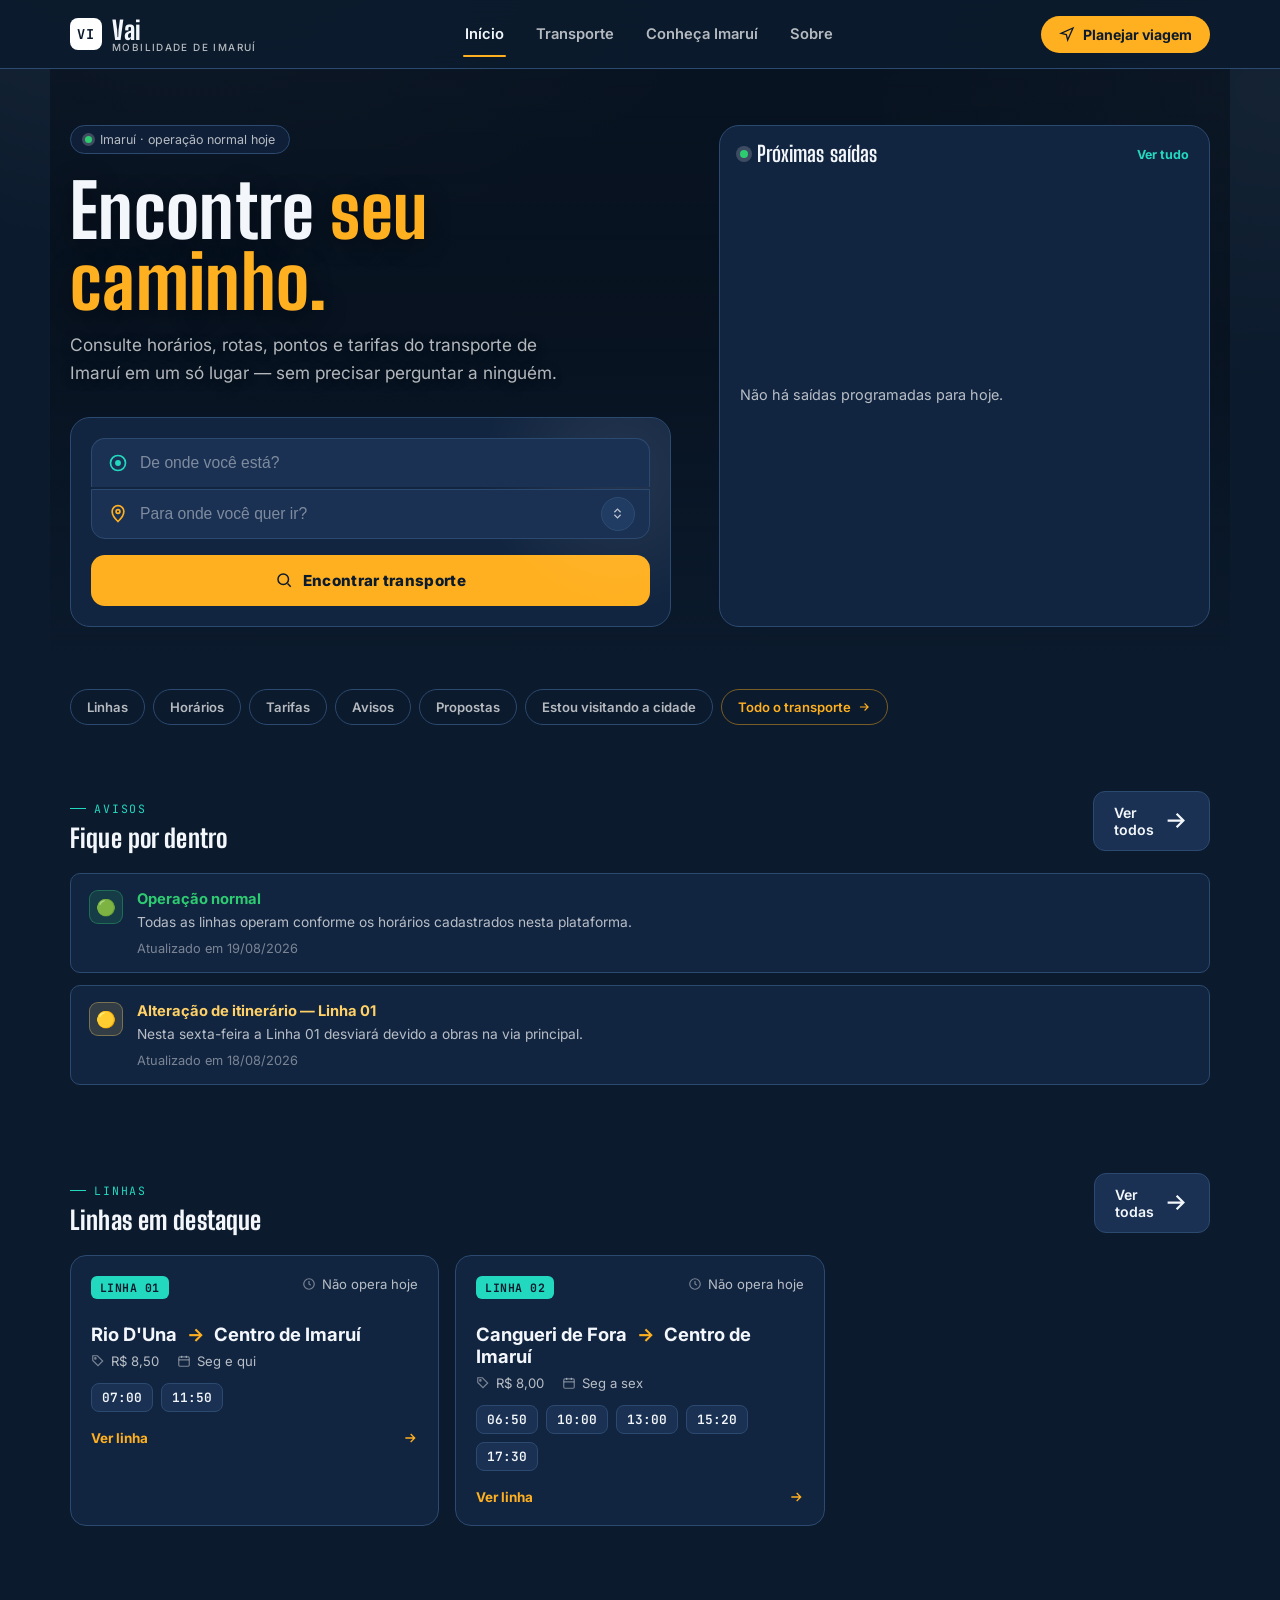
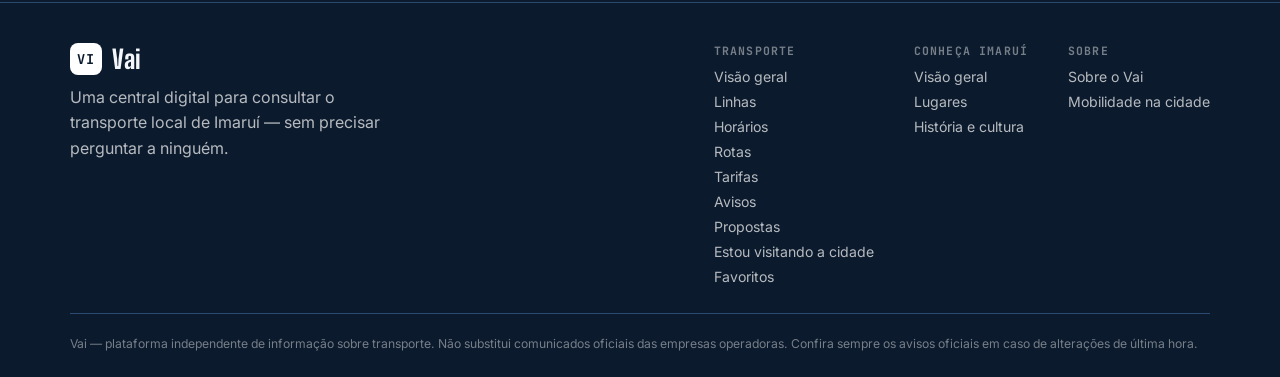
==== commit 08318961: "cultura" ====
--- a/index.html
+++ b/index.html
@@ -52,6 +52,7 @@
 <script src="js/utils.js"></script>
 <script src="js/components.js"></script>
 <script src="js/views.js"></script>
+<script src="js/views-imarui.js"></script>
 <script src="js/router.js"></script>
 </body>
 </html>
--- a/css/styles.css
+++ b/css/styles.css
@@ -547,3 +547,28 @@
    (conteúdo colado na borda no celular e desalinhado do cabeçalho no desktop). */
 .wrap{padding-left:20px; padding-right:20px;}
 @media(max-width:640px){.wrap{padding-left:16px; padding-right:16px;}}
+
+/* ============================================================
+   CONHEÇA IMARUÍ
+   ============================================================ */
+.tema-card{display:flex; flex-direction:column; gap:12px;}
+.tema-title{font-family:var(--font-display); font-weight:800; font-size:1.55rem; line-height:1;}
+.tema-card p{font-size:.96rem;}
+.fonte{font-family:var(--font-mono); font-size:.72rem; color:var(--text-faint); line-height:1.5;}
+.aviso-box{border:1px solid rgba(255,176,32,.45); background:var(--amber-dim); border-radius:12px; padding:14px 16px;}
+.aviso-box strong{color:var(--amber); font-size:.86rem;}
+.aviso-box p{font-size:.9rem; margin-top:4px;}
+.leituras{margin-top:6px; padding-top:14px; border-top:1px solid var(--line);}
+.leituras-title{font-family:var(--font-mono); font-size:.7rem; font-weight:600; letter-spacing:.1em; text-transform:uppercase; color:var(--text-faint); margin-bottom:10px; line-height:1.4;}
+.leituras ul{list-style:none; display:flex; flex-direction:column; gap:10px;}
+.leituras a{color:var(--teal); font-size:.88rem; text-decoration:underline; text-underline-offset:3px; overflow-wrap:anywhere;}
+.modo-fieldset{border:none; margin:0 0 14px; padding:0; min-width:0;}
+.chip-radio{display:inline-flex; cursor:pointer;}
+.chip-radio input{position:absolute; opacity:0; width:1px; height:1px;}
+.chip-radio input:checked + .chip{background:var(--amber); color:var(--bg); border-color:var(--amber);}
+.chip-radio input:focus-visible + .chip{outline:2px solid var(--amber); outline-offset:2px;}
+.origem-label{display:block; font-size:.84rem; font-weight:600; margin-bottom:8px;}
+.btn-primary svg{flex-shrink:0;}
+a.btn-primary{color:var(--bg);}
+.bn-item{min-width:0;}
+@media(max-width:380px){ .bn-item{font-size:.54rem;} }
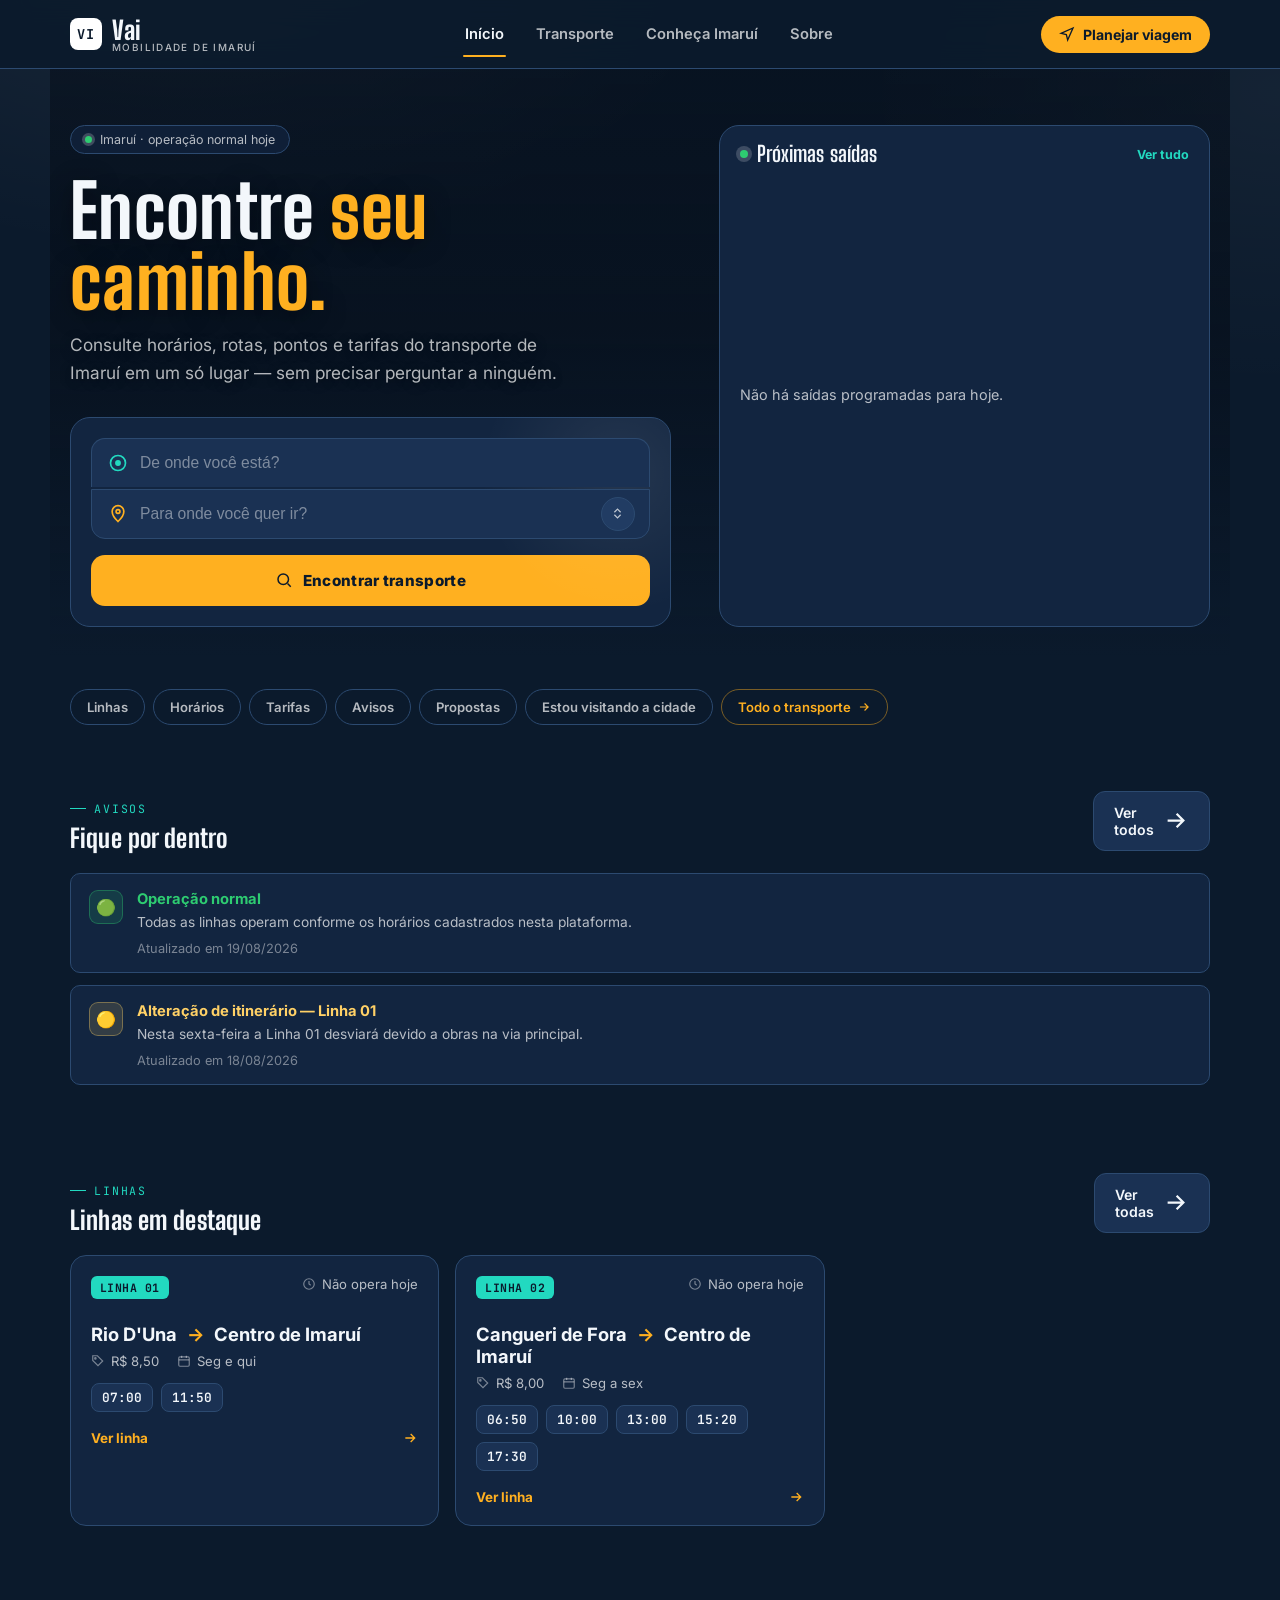
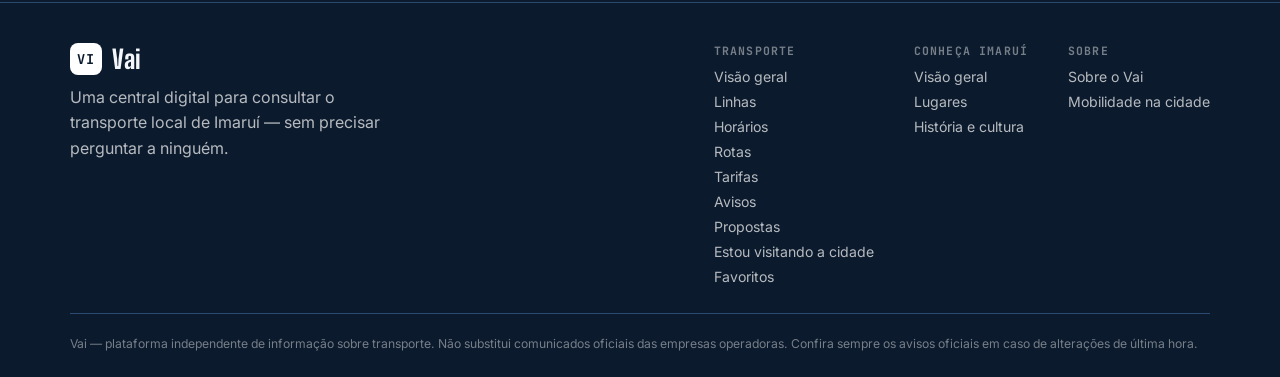
==== commit cab117d9: "paleta de cores" ====
--- a/index.html
+++ b/index.html
@@ -5,7 +5,7 @@
 <meta name="viewport" content="width=device-width, initial-scale=1.0, viewport-fit=cover">
 <title>Vai — Mobilidade de Imaruí</title>
 <meta name="description" content="Consulte horários, linhas, pontos e tarifas do transporte de Imaruí em um só lugar.">
-<meta name="theme-color" content="#0b1a2c">
+<meta name="theme-color" content="#16120f">
 <link rel="manifest" href="manifest.json">
 <link rel="icon" href="icon.svg" type="image/svg+xml">
 <link rel="preconnect" href="https://fonts.googleapis.com">
--- a/css/styles.css
+++ b/css/styles.css
@@ -572,3 +572,31 @@
 a.btn-primary{color:var(--bg);}
 .bn-item{min-width:0;}
 @media(max-width:380px){ .bn-item{font-size:.54rem;} }
+
+/* ---------- refinamento: Conheça Imaruí (menos blocos simultâneos) ---------- */
+.cat-label{display:block; font-family:var(--font-mono); font-size:.7rem; letter-spacing:.12em; text-transform:uppercase; color:var(--teal); margin-bottom:6px;}
+.lugar-nome{font-size:1.35rem;}
+.lugar-card .card-cta{margin-top:auto;}
+.tema-card{gap:10px;}
+.tema-card .cat-label{margin-bottom:0;}
+.link-lugar{align-self:flex-start; gap:8px; justify-content:flex-start;}
+.link-lugar svg:first-child{width:15px; height:15px;}
+.link-sutil{color:var(--teal); text-decoration:underline; text-underline-offset:3px;}
+.detalhe-texto{display:flex; flex-direction:column; gap:14px;}
+.detalhe-texto .card-title{margin:6px 0 10px;}
+.detalhe-texto > .card-title{margin-bottom:-2px;}
+.transp-lugar{margin-top:18px; padding-top:14px; border-top:1px solid var(--line); display:flex; flex-direction:column; gap:10px;}
+.transp-lugar.fonte{display:block;}
+
+/* painel expansível ("Ler mais", "Fontes e leituras", opções de rota) */
+.mais > summary{
+  list-style:none; cursor:pointer; display:inline-flex; align-items:center; gap:8px;
+  font-weight:700; font-size:.86rem; color:var(--amber); padding:6px 0;
+}
+.mais > summary::-webkit-details-marker{display:none;}
+.mais > summary::after{content:'+'; font-family:var(--font-mono); font-size:1rem; line-height:1;}
+.mais[open] > summary::after{content:'\2212';}
+.mais > summary:hover{text-decoration:underline; text-underline-offset:3px;}
+.mais-body{display:flex; flex-direction:column; gap:12px; padding-top:8px;}
+.mais-body .leituras{margin-top:0;}
+.mais-box{border-top:1px solid var(--line); padding-top:12px;}
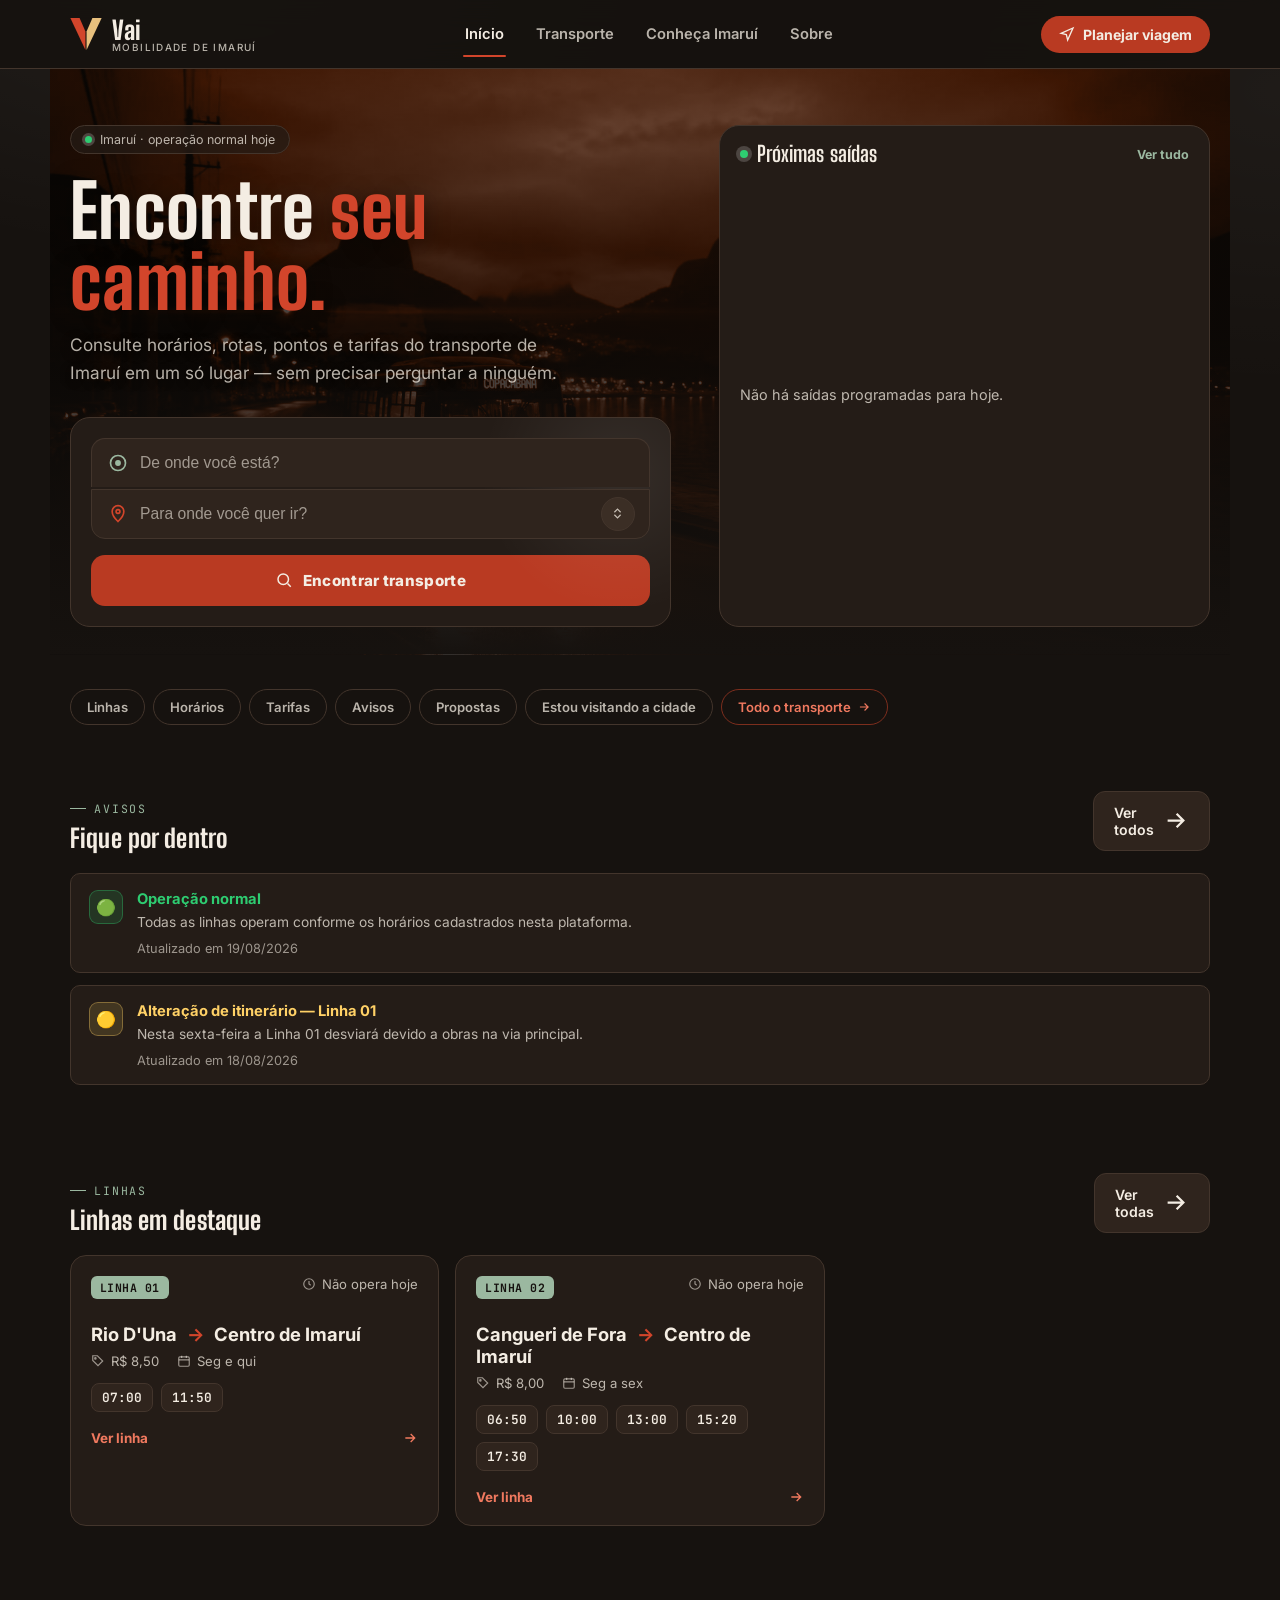
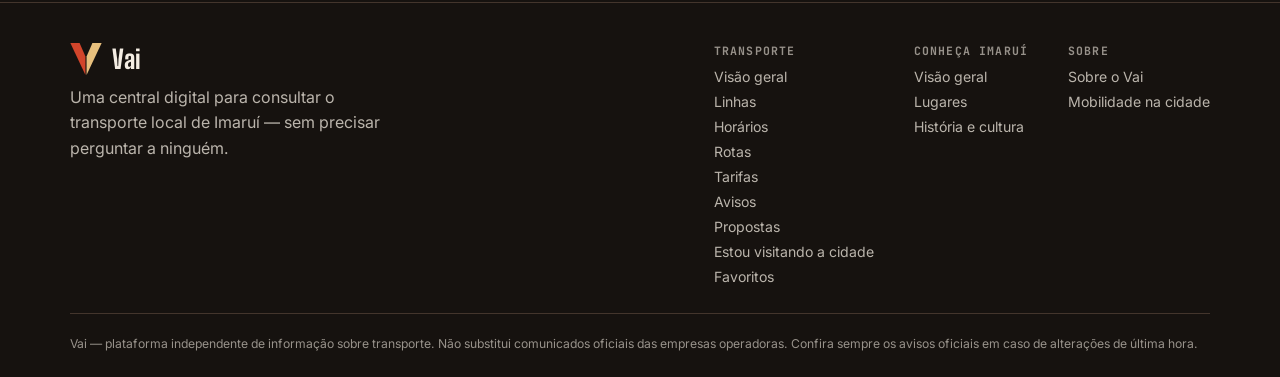
==== commit d02cbe77: "logo" ====
--- a/index.html
+++ b/index.html
@@ -19,7 +19,7 @@
 
 <header class="topnav">
   <div class="wrap topnav-inner">
-    <a href="#/" class="brand"><span class="brand-mark">VI</span><span>Vai<small>Mobilidade de Imaruí</small></span></a>
+    <a href="#/" class="brand"><span class="brand-mark"><svg viewBox="10 10 44 45" aria-hidden="true" focusable="false"><polygon points="10,10 23,10 31.2,29 31.2,55" fill="#d2452b"/><polygon points="54,10 41,10 32.8,29 32.8,55" fill="#e8c07d"/></svg></span><span>Vai<small>Mobilidade de Imaruí</small></span></a>
     <nav class="nav-links" id="navLinks" aria-label="Principal"></nav>
     <a href="#/rotas" class="btn-plan">
       <svg width="16" height="16" viewBox="0 0 24 24" fill="none" stroke="currentColor" stroke-width="2" aria-hidden="true"><path d="M3 11l18-8-8 18-2-8-8-2z"/></svg>
@@ -34,7 +34,7 @@
   <div class="wrap">
     <div class="foot-grid">
       <div>
-        <a href="#/" class="brand" style="margin-bottom:10px;"><span class="brand-mark">VI</span><span>Vai</span></a>
+        <a href="#/" class="brand" style="margin-bottom:10px;"><span class="brand-mark"><svg viewBox="10 10 44 45" aria-hidden="true" focusable="false"><polygon points="10,10 23,10 31.2,29 31.2,55" fill="#d2452b"/><polygon points="54,10 41,10 32.8,29 32.8,55" fill="#e8c07d"/></svg></span><span>Vai</span></a>
         <p style="max-width:32ch;">Uma central digital para consultar o transporte local de Imaruí — sem precisar perguntar a ninguém.</p>
       </div>
       <div class="foot-cols" id="footCols"></div>
--- a/css/styles.css
+++ b/css/styles.css
@@ -1,16 +1,21 @@
 :root{
-  --bg:#0b1a2c;
-  --surface:#122540;
-  --surface-2:#1a3153;
-  --surface-3:#213c63;
-  --line:#2c4a70;
-  --text:#f3f7fb;
-  --text-dim:rgba(255,255,255,.70);
-  --text-faint:rgba(255,255,255,.44);
-  --amber:#ffb020;
-  --amber-dim:rgba(255,176,32,.12);
-  --teal:#22d9c0;
-  --teal-dim:rgba(34,217,192,.12);
+  /* Paleta G · Urucum e giz */
+  --bg:#16120f;
+  --surface:#241c17;
+  --surface-2:#2f241d;
+  --surface-3:#3b2e25;
+  --line:#43352c;
+  --text:#f4ede3;
+  --text-dim:rgba(244,237,227,.74);
+  --text-faint:rgba(244,237,227,.58);
+  --amber:#d2452b;            /* urucum: detalhes, títulos grandes, bordas */
+  --amber-strong:#b93a22;     /* urucum escuro: fundo de botões (texto claro passa no contraste) */
+  --amber-text:#f0795f;       /* urucum claro: textos pequenos sobre fundo escuro */
+  --on-amber:#f4ede3;         /* texto sobre botões urucum */
+  --amber-dim:rgba(210,69,43,.16);
+  --gold:#e8c07d;             /* giz dourado: horários e valores */
+  --teal:#9bb8a0;             /* verde-sálvia: rótulos, ícones de apoio */
+  --teal-dim:rgba(155,184,160,.14);
   --green:#2ecc71;
   --yellow:#ffd166;
   --red:#ff5a5f;
@@ -35,8 +40,8 @@
 img{max-width:100%; display:block;}
 a{color:inherit; text-decoration:none;}
 button{font-family:inherit; cursor:pointer; border:none; background:none; color:inherit;}
-:focus-visible{outline:2px solid var(--amber); outline-offset:2px;}
-::selection{background:var(--amber); color:var(--bg);}
+:focus-visible{outline:2px solid var(--amber-text); outline-offset:2px;}
+::selection{background:var(--amber-strong); color:var(--on-amber);}
 
 /* ---------- layout shell ---------- */
 .wrap{max-width:1180px; margin:0 auto; padding:0 20px;}
@@ -51,18 +56,17 @@
 /* ---------- top header (desktop) ---------- */
 .topnav{
   position:sticky; top:0; z-index:40;
-  background:rgba(11,26,44,0.86);
+  background:rgba(22,18,15,0.86);
   backdrop-filter:blur(14px);
   border-bottom:1px solid var(--line);
 }
 .topnav-inner{display:flex; align-items:center; justify-content:space-between; height:68px;}
 .brand{display:flex; align-items:center; gap:10px; font-family:var(--font-display); font-weight:800; font-size:1.6rem; letter-spacing:.02em;}
 .brand-mark{
-  width:32px; height:32px; border-radius:8px;
-  background:#ffffff;
+  width:32px; height:32px;
   display:flex; align-items:center; justify-content:center;
-  font-family:var(--font-mono); font-weight:700; color:var(--bg); font-size:.85rem;
-}
+}
+.brand-mark svg{width:100%; height:100%; display:block;}
 .brand small{display:block; font-family:var(--font-body); font-weight:500; font-size:.62rem; letter-spacing:.14em; color:var(--text-dim); text-transform:uppercase; margin-top:-4px;}
 .nav-links{display:none; gap:28px; align-items:center;}
 .nav-links a{font-size:.92rem; font-weight:600; color:var(--text-dim); transition:color .2s; padding:6px 2px; position:relative;}
@@ -70,7 +74,7 @@
 .nav-links a.active::after{content:''; position:absolute; left:0; right:0; bottom:-8px; height:2px; background:var(--amber); border-radius:2px;}
 .btn-plan{
   display:none; align-items:center; gap:8px;
-  background:var(--amber); color:var(--bg); font-weight:700; font-size:.88rem;
+  background:var(--amber-strong); color:var(--on-amber); font-weight:700; font-size:.88rem;
   padding:10px 18px; border-radius:999px; transition:transform .15s, box-shadow .15s;
 }
 .btn-plan:hover{transform:translateY(-1px); box-shadow:0 8px 20px -6px rgba(255,255,255,0.28);}
@@ -98,7 +102,7 @@
 .bottom-nav{
   position:fixed; left:0; right:0; bottom:0; z-index:50;
   height:var(--nav-h);
-  background:rgba(18,37,64,0.92);
+  background:rgba(36,28,23,0.92);
   backdrop-filter:blur(16px);
   border-top:1px solid var(--line);
   display:flex; align-items:stretch; justify-content:space-around;
@@ -111,8 +115,8 @@
   transition:color .15s;
 }
 .bn-item svg{width:21px; height:21px; stroke:var(--text-faint); fill:none; stroke-width:1.8; transition:stroke .15s;}
-.bn-item.active{color:var(--amber);}
-.bn-item.active svg{stroke:var(--amber);}
+.bn-item.active{color:var(--amber-text);}
+.bn-item.active svg{stroke:var(--amber-text);}
 
 /* ---------- section basics ---------- */
 .section{padding:56px 0;}
@@ -133,13 +137,15 @@
 .hero{
   position:relative; padding:56px 0 28px; overflow:hidden;
   background-image:
-    linear-gradient(180deg, rgba(6,14,25,.55) 0%, rgba(7,16,28,.72) 45%, var(--bg) 100%),
-    url('hero-imarui.jpg');
+    linear-gradient(180deg, rgba(12,9,6,.55) 0%, rgba(14,10,7,.72) 45%, var(--bg) 100%),
+    linear-gradient(#a8552e, #a8552e),
+    url('../hero-imarui.jpg');
+  background-blend-mode:normal, color, normal; /* esquenta a foto, que é azulada */
   background-size:cover;
   background-position:center 32%;
   background-repeat:no-repeat;
 }
-.hero-tag{display:inline-flex; align-items:center; gap:8px; background:rgba(18,37,64,.72); backdrop-filter:blur(6px); border:1px solid var(--line); padding:6px 14px; border-radius:999px; font-size:.78rem; color:var(--text-dim); margin-bottom:22px;}
+.hero-tag{display:inline-flex; align-items:center; gap:8px; background:rgba(36,28,23,.72); backdrop-filter:blur(6px); border:1px solid var(--line); padding:6px 14px; border-radius:999px; font-size:.78rem; color:var(--text-dim); margin-bottom:22px;}
 .hero-tag .dot{width:7px; height:7px; border-radius:50%; background:var(--green); box-shadow:0 0 0 3px rgba(255,255,255,0.20);}
 .hero h1{margin-bottom:14px; text-shadow:0 4px 24px rgba(0,0,0,.45);}
 .hero h1 em{font-style:normal; color:var(--amber);}
@@ -176,7 +182,7 @@
 .planner-swap:hover{transform:translateY(-50%) rotate(180deg); border-color:var(--teal);}
 .planner-swap svg{width:15px; height:15px; stroke:var(--text-dim);}
 .btn-primary{
-  width:100%; margin-top:16px; background:var(--amber); color:var(--bg); font-weight:800;
+  width:100%; margin-top:16px; background:var(--amber-strong); color:var(--on-amber); font-weight:800;
   font-size:.95rem; letter-spacing:.02em; padding:16px; border-radius:14px;
   display:flex; align-items:center; justify-content:center; gap:10px;
   transition:transform .15s, box-shadow .15s;
@@ -205,8 +211,8 @@
 }
 .flap-row:hover{background:var(--surface-2);}
 .flap-time{
-  font-family:var(--font-mono); font-weight:700; font-size:1.2rem; color:var(--amber);
-  background:#0e2036; border:1px solid #16324a; border-radius:8px; padding:6px 4px; text-align:center;
+  font-family:var(--font-mono); font-weight:700; font-size:1.2rem; color:var(--gold);
+  background:#1b140f; border:1px solid #3a2c22; border-radius:8px; padding:6px 4px; text-align:center;
   animation:flapin .5s cubic-bezier(.2,.9,.3,1) both;
 }
 @keyframes flapin{
@@ -315,7 +321,7 @@
 }
 .card-cta{
   display:flex; align-items:center; justify-content:space-between; margin-top:4px;
-  font-weight:700; font-size:.84rem; color:var(--amber);
+  font-weight:700; font-size:.84rem; color:var(--amber-text);
 }
 .card-cta svg{width:16px; height:16px; transition:transform .2s;}
 .line-card:hover .card-cta svg{transform:translateX(3px);}
@@ -336,7 +342,7 @@
 }
 .fare-table td{padding:15px 16px; border-bottom:1px solid var(--line); font-size:.92rem;}
 .fare-table tr:last-child td{border-bottom:none;}
-.fare-table .val{font-family:var(--font-mono); font-weight:700; color:var(--amber); text-align:right;}
+.fare-table .val{font-family:var(--font-mono); font-weight:700; color:var(--gold); text-align:right;}
 .fare-table{background:var(--surface); border:1px solid var(--line);}
 .fare-cat-row{display:flex; align-items:center; justify-content:space-between; gap:12px; padding:10px 0; border-bottom:1px solid var(--line);}
 .fare-cat-info{min-width:0; flex:1 1 auto;}
@@ -380,8 +386,8 @@
 }
 .mockmap .route-line{position:absolute; stroke:var(--teal); stroke-width:3; fill:none; stroke-dasharray:6 6; opacity:.85;}
 .mockmap .pin{position:absolute; transform:translate(-50%,-100%);}
-.mockmap .pin .head{width:26px; height:26px; border-radius:50% 50% 50% 0; transform:rotate(45deg); background:var(--amber); display:flex; align-items:center; justify-content:center; box-shadow:0 4px 10px rgba(0,0,0,.4);}
-.mockmap .pin .head span{transform:rotate(-45deg); font-size:.7rem; font-weight:800; color:var(--bg);}
+.mockmap .pin .head{width:26px; height:26px; border-radius:50% 50% 50% 0; transform:rotate(45deg); background:var(--amber-strong); display:flex; align-items:center; justify-content:center; box-shadow:0 4px 10px rgba(0,0,0,.4);}
+.mockmap .pin .head span{transform:rotate(-45deg); font-size:.7rem; font-weight:800; color:var(--on-amber);}
 .mockmap .pin.alt .head{background:var(--bg); border:2px solid var(--amber);}
 .mockmap .pin-label{position:absolute; top:100%; left:50%; transform:translateX(-50%); font-size:.68rem; white-space:nowrap; color:var(--text-dim); margin-top:2px;}
 
@@ -400,7 +406,7 @@
   font-size:.82rem; font-weight:600; padding:9px 16px; border-radius:999px; border:1px solid var(--line);
   color:var(--text-dim); white-space:nowrap; flex-shrink:0; transition:.15s;
 }
-.chip.active{background:var(--amber); color:var(--bg); border-color:var(--amber);}
+.chip.active{background:var(--amber-strong); color:var(--on-amber); border-color:var(--amber-strong);}
 .chip:hover:not(.active){border-color:var(--teal); color:var(--text);}
 
 /* empty / loading */
@@ -417,7 +423,7 @@
 .foot-cols{display:flex; gap:40px; flex-wrap:wrap;}
 .foot-col h4{font-size:.72rem; letter-spacing:.1em; text-transform:uppercase; color:var(--text-faint); margin-bottom:10px; font-family:var(--font-mono);}
 .foot-col a{display:block; font-size:.88rem; color:var(--text-dim); margin-bottom:8px;}
-.foot-col a:hover{color:var(--amber);}
+.foot-col a:hover{color:var(--amber-text);}
 .foot-bottom{font-size:.76rem; color:var(--text-faint); margin-top:20px; padding-top:20px; border-top:1px solid var(--line);}
 
 /* section header row */
@@ -434,14 +440,14 @@
 /* detail hero */
 .detail-hero{padding:36px 0 10px;}
 .back-link{display:inline-flex; align-items:center; gap:6px; font-size:.84rem; color:var(--text-dim); margin-bottom:18px; font-weight:600;}
-.back-link:hover{color:var(--amber);}
+.back-link:hover{color:var(--amber-text);}
 .back-link svg{width:15px; height:15px;}
 .detail-route{font-family:var(--font-display); font-weight:800; font-size:clamp(2rem,7vw,3.2rem); line-height:1;}
 .detail-route .arrow{color:var(--amber); margin:0 10px;}
 .info-strip{display:flex; flex-wrap:wrap; gap:28px; margin-top:22px;}
 .info-item .label{font-family:var(--font-mono); font-size:.68rem; letter-spacing:.08em; text-transform:uppercase; color:var(--text-faint); margin-bottom:4px;}
 .info-item .value{font-weight:700; font-size:1.05rem;}
-.info-item .value.accent{color:var(--amber);}
+.info-item .value.accent{color:var(--amber-text);}
 
 .day-tabs{display:flex; gap:8px; margin-bottom:16px;}
 .fav-btn{
@@ -449,7 +455,7 @@
   border:1px solid var(--line); font-size:.82rem; font-weight:600; color:var(--text-dim);
 }
 .fav-btn svg{width:15px; height:15px; stroke:var(--text-dim); fill:none; transition:.15s;}
-.fav-btn.on{color:var(--amber); border-color:var(--amber);}
+.fav-btn.on{color:var(--amber-text); border-color:var(--amber);}
 .fav-btn.on svg{fill:var(--amber); stroke:var(--amber);}
 
 /* ---------- página "A cidade" (institucional) ---------- */
@@ -489,7 +495,7 @@
    ============================================================ */
 .skip-link{
   position:absolute; left:12px; top:-60px; z-index:100;
-  background:var(--amber); color:var(--bg); font-weight:700; font-size:.88rem;
+  background:var(--amber-strong); color:var(--on-amber); font-weight:700; font-size:.88rem;
   padding:10px 16px; border-radius:10px; transition:top .15s;
 }
 .skip-link:focus{top:10px;}
@@ -505,7 +511,7 @@
 .subnav .chip-row{padding:2px 0 4px;}
 .chip{display:inline-flex; align-items:center; gap:6px;}
 .chip svg{width:14px; height:14px;}
-.chip-more{color:var(--amber); border-color:rgba(255,176,32,.45);}
+.chip-more{color:var(--amber-text); border-color:rgba(210,69,43,.55);}
 .quick-links{flex-wrap:wrap; overflow:visible;}
 
 /* índice da seção Transporte */
@@ -555,8 +561,8 @@
 .tema-title{font-family:var(--font-display); font-weight:800; font-size:1.55rem; line-height:1;}
 .tema-card p{font-size:.96rem;}
 .fonte{font-family:var(--font-mono); font-size:.72rem; color:var(--text-faint); line-height:1.5;}
-.aviso-box{border:1px solid rgba(255,176,32,.45); background:var(--amber-dim); border-radius:12px; padding:14px 16px;}
-.aviso-box strong{color:var(--amber); font-size:.86rem;}
+.aviso-box{border:1px solid rgba(210,69,43,.55); background:var(--amber-dim); border-radius:12px; padding:14px 16px;}
+.aviso-box strong{color:var(--amber-text); font-size:.86rem;}
 .aviso-box p{font-size:.9rem; margin-top:4px;}
 .leituras{margin-top:6px; padding-top:14px; border-top:1px solid var(--line);}
 .leituras-title{font-family:var(--font-mono); font-size:.7rem; font-weight:600; letter-spacing:.1em; text-transform:uppercase; color:var(--text-faint); margin-bottom:10px; line-height:1.4;}
@@ -565,11 +571,11 @@
 .modo-fieldset{border:none; margin:0 0 14px; padding:0; min-width:0;}
 .chip-radio{display:inline-flex; cursor:pointer;}
 .chip-radio input{position:absolute; opacity:0; width:1px; height:1px;}
-.chip-radio input:checked + .chip{background:var(--amber); color:var(--bg); border-color:var(--amber);}
-.chip-radio input:focus-visible + .chip{outline:2px solid var(--amber); outline-offset:2px;}
+.chip-radio input:checked + .chip{background:var(--amber-strong); color:var(--on-amber); border-color:var(--amber-strong);}
+.chip-radio input:focus-visible + .chip{outline:2px solid var(--amber-text); outline-offset:2px;}
 .origem-label{display:block; font-size:.84rem; font-weight:600; margin-bottom:8px;}
 .btn-primary svg{flex-shrink:0;}
-a.btn-primary{color:var(--bg);}
+a.btn-primary{color:var(--on-amber);}
 .bn-item{min-width:0;}
 @media(max-width:380px){ .bn-item{font-size:.54rem;} }
 
@@ -591,7 +597,7 @@
 /* painel expansível ("Ler mais", "Fontes e leituras", opções de rota) */
 .mais > summary{
   list-style:none; cursor:pointer; display:inline-flex; align-items:center; gap:8px;
-  font-weight:700; font-size:.86rem; color:var(--amber); padding:6px 0;
+  font-weight:700; font-size:.86rem; color:var(--amber-text); padding:6px 0;
 }
 .mais > summary::-webkit-details-marker{display:none;}
 .mais > summary::after{content:'+'; font-family:var(--font-mono); font-size:1rem; line-height:1;}
@@ -599,4 +605,4 @@
 .mais > summary:hover{text-decoration:underline; text-underline-offset:3px;}
 .mais-body{display:flex; flex-direction:column; gap:12px; padding-top:8px;}
 .mais-body .leituras{margin-top:0;}
-.mais-box{border-top:1px solid var(--line); padding-top:12px;}+.mais-box{border-top:1px solid var(--line); padding-top:12px;}
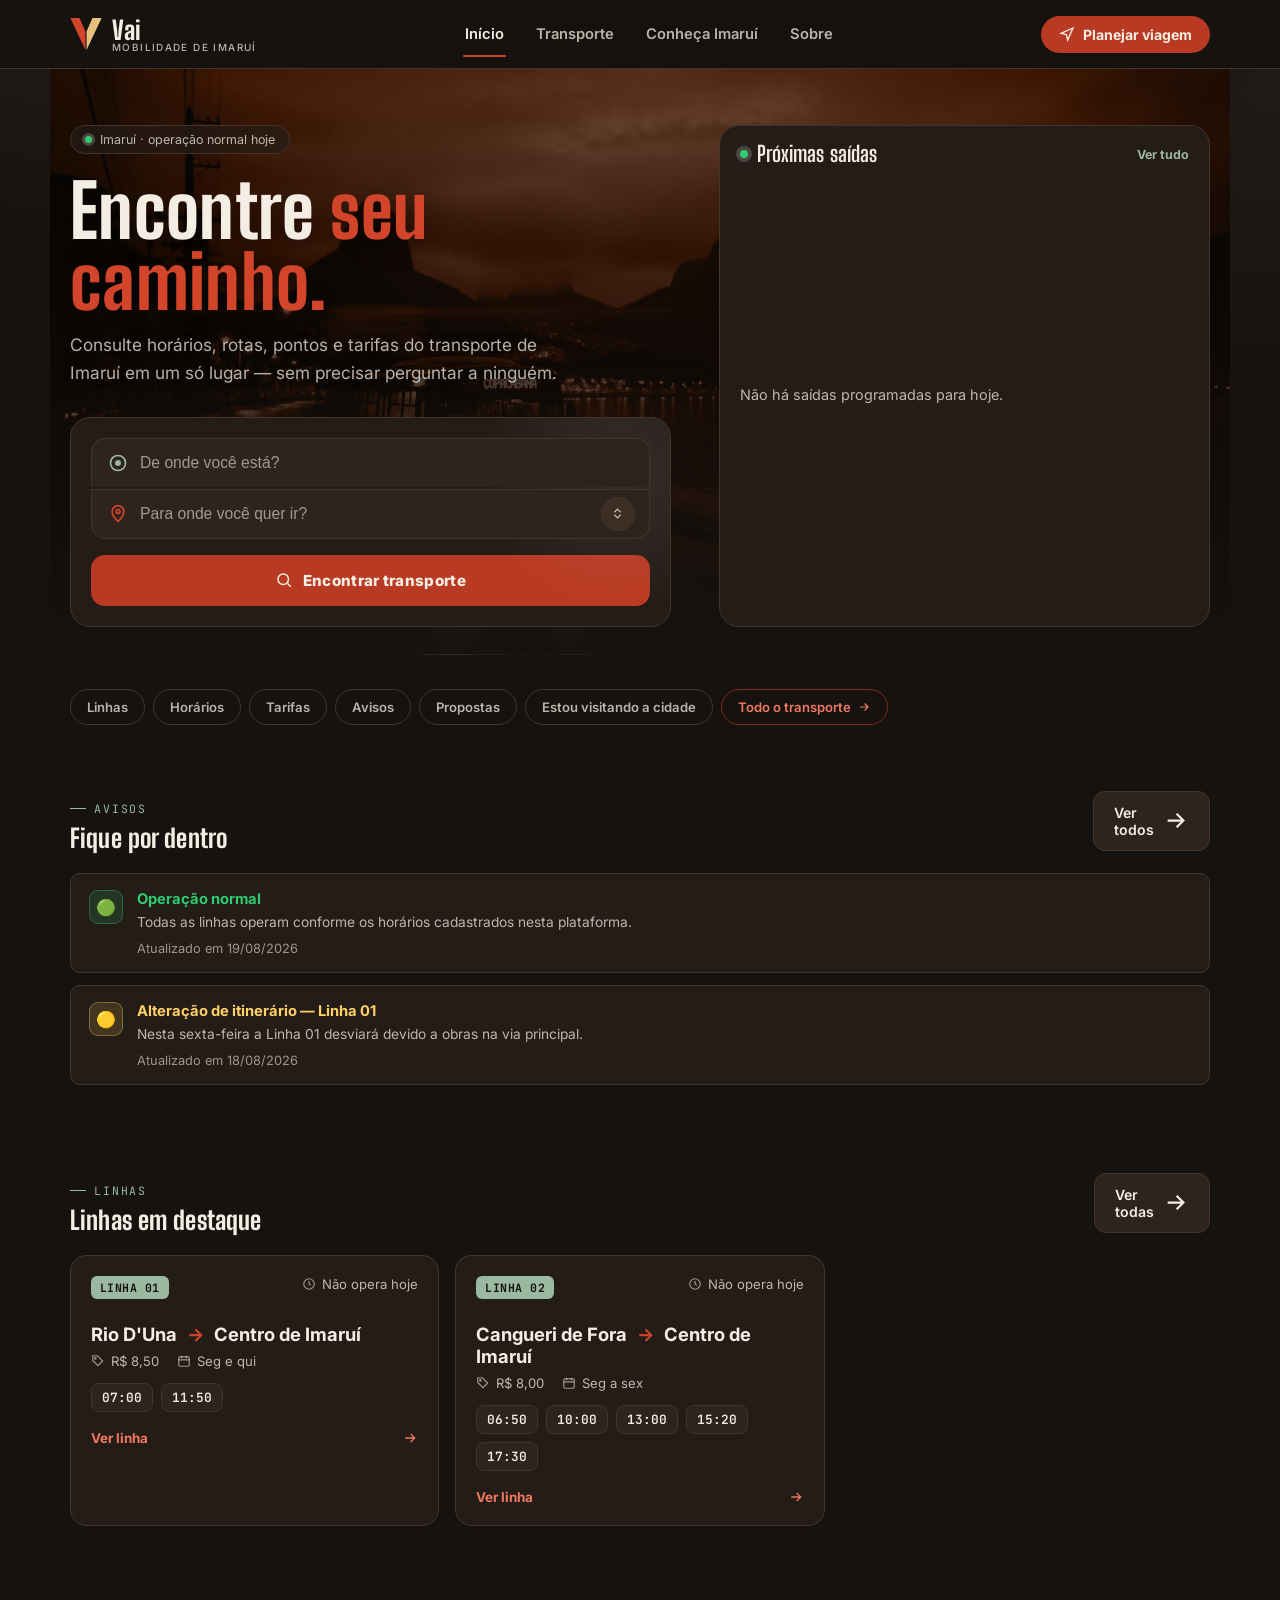
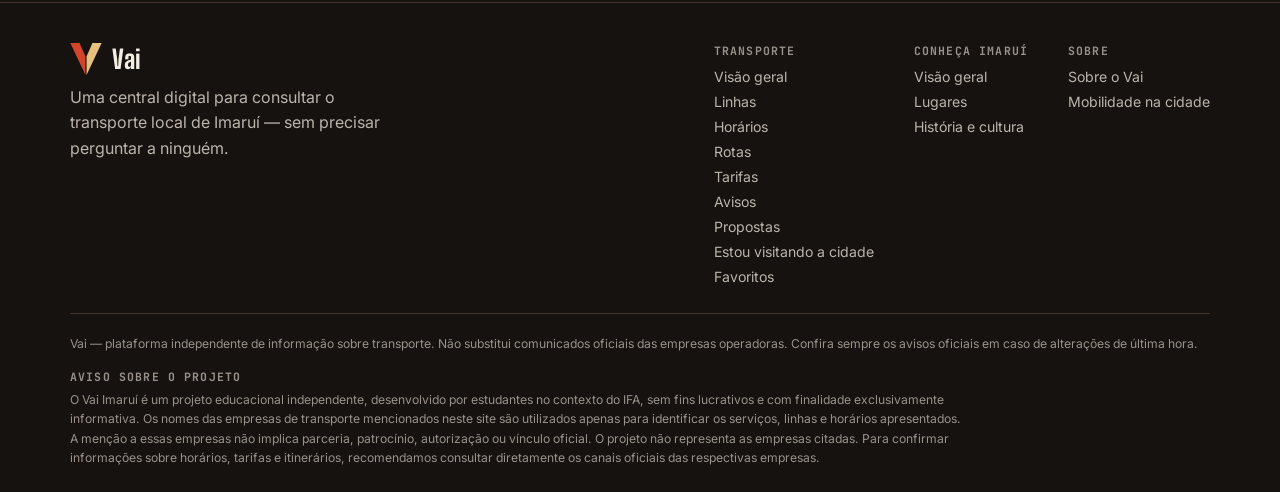
==== commit 7775deae: "aviso no rodapé" ====
--- a/index.html
+++ b/index.html
@@ -40,6 +40,10 @@
       <div class="foot-cols" id="footCols"></div>
     </div>
     <p class="foot-bottom">Vai — plataforma independente de informação sobre transporte. Não substitui comunicados oficiais das empresas operadoras. Confira sempre os avisos oficiais em caso de alterações de última hora.</p>
+    <div class="foot-aviso">
+      <h4>Aviso sobre o projeto</h4>
+      <p>O Vai Imaruí é um projeto educacional independente, desenvolvido por estudantes no contexto do IFA, sem fins lucrativos e com finalidade exclusivamente informativa. Os nomes das empresas de transporte mencionados neste site são utilizados apenas para identificar os serviços, linhas e horários apresentados. A menção a essas empresas não implica parceria, patrocínio, autorização ou vínculo oficial. O projeto não representa as empresas citadas. Para confirmar informações sobre horários, tarifas e itinerários, recomendamos consultar diretamente os canais oficiais das respectivas empresas.</p>
+    </div>
   </div>
 </footer>
 
@@ -55,4 +59,4 @@
 <script src="js/views-imarui.js"></script>
 <script src="js/router.js"></script>
 </body>
-</html>
+</html>
--- a/css/styles.css
+++ b/css/styles.css
@@ -425,6 +425,9 @@
 .foot-col a{display:block; font-size:.88rem; color:var(--text-dim); margin-bottom:8px;}
 .foot-col a:hover{color:var(--amber-text);}
 .foot-bottom{font-size:.76rem; color:var(--text-faint); margin-top:20px; padding-top:20px; border-top:1px solid var(--line);}
+.foot-aviso{margin-top:16px; max-width:90ch;}
+.foot-aviso h4{font-size:.72rem; letter-spacing:.1em; text-transform:uppercase; color:var(--text-faint); margin-bottom:6px; font-family:var(--font-mono);}
+.foot-aviso p{font-size:.76rem; line-height:1.6; color:var(--text-faint);}
 
 /* section header row */
 .sec-head{display:flex; align-items:flex-end; justify-content:space-between; margin-bottom:22px; gap:16px; flex-wrap:wrap;}
@@ -605,4 +608,4 @@
 .mais > summary:hover{text-decoration:underline; text-underline-offset:3px;}
 .mais-body{display:flex; flex-direction:column; gap:12px; padding-top:8px;}
 .mais-body .leituras{margin-top:0;}
-.mais-box{border-top:1px solid var(--line); padding-top:12px;}
+.mais-box{border-top:1px solid var(--line); padding-top:12px;}
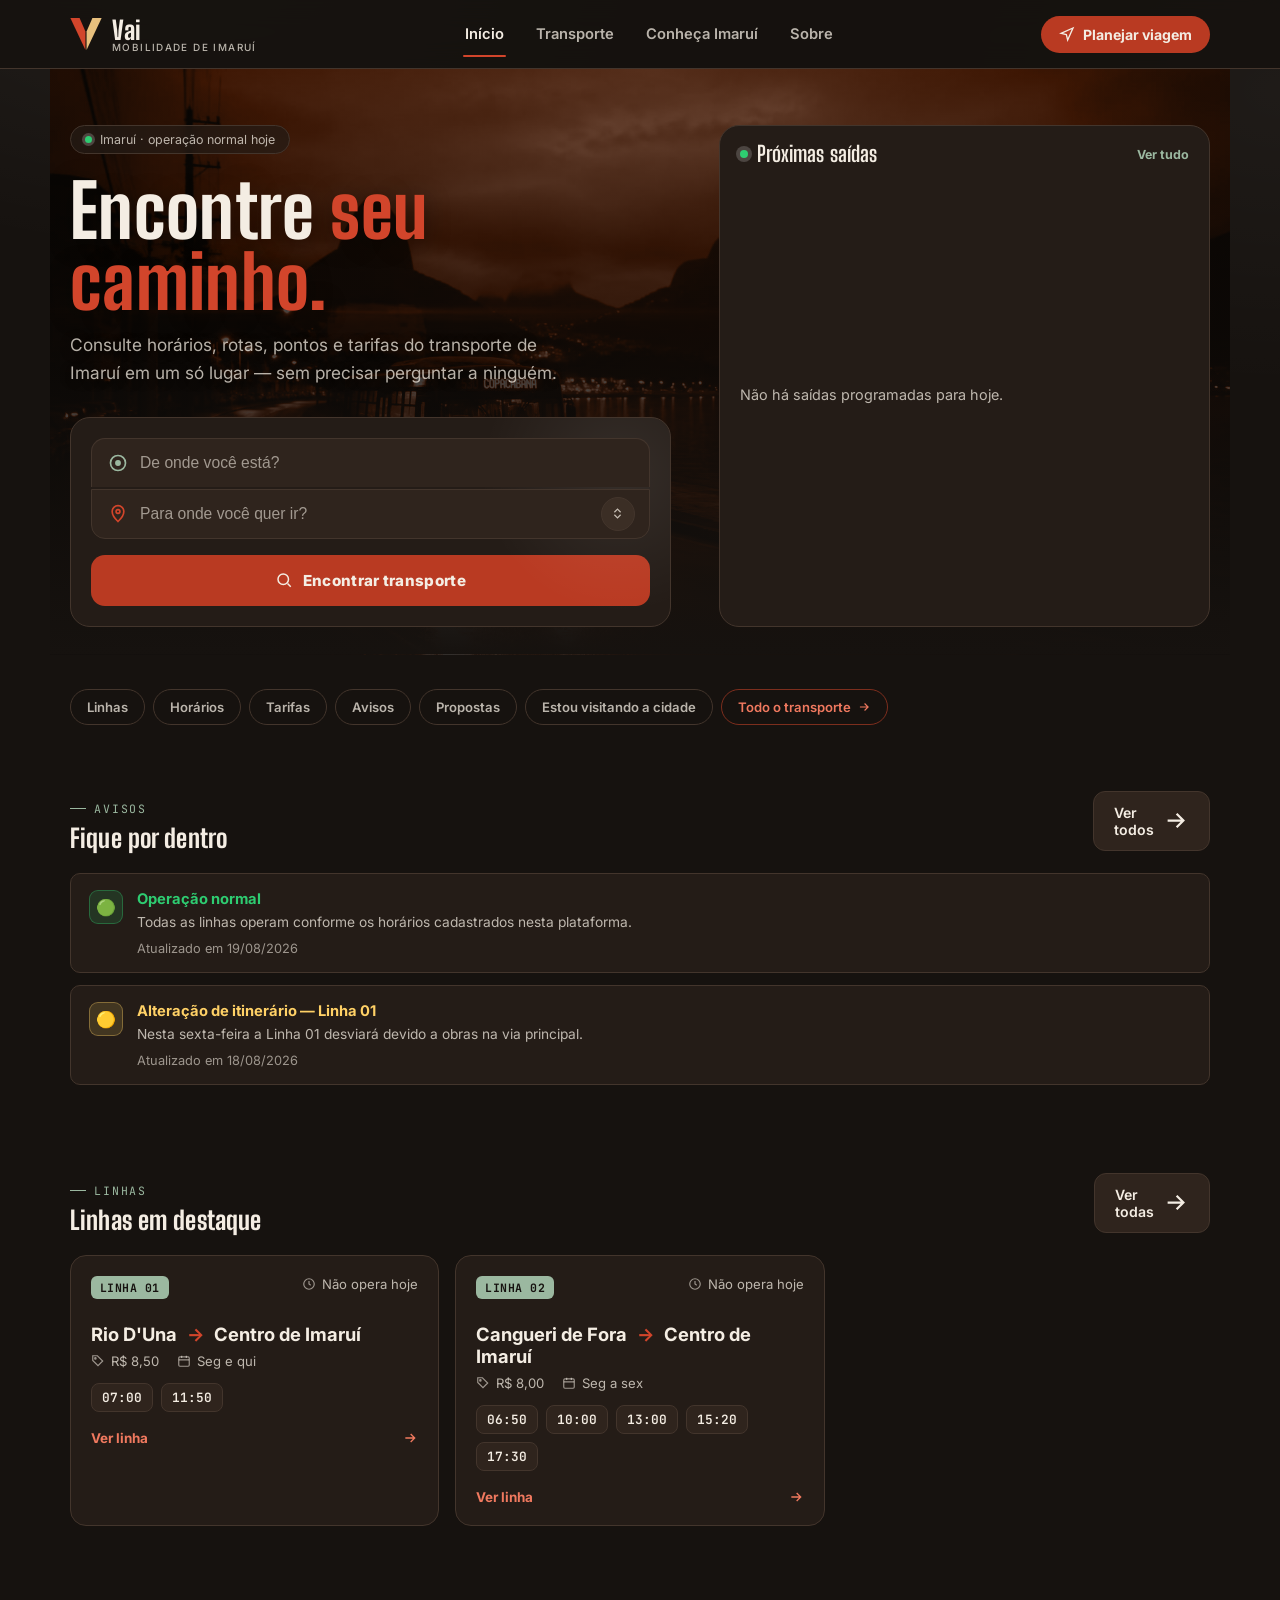
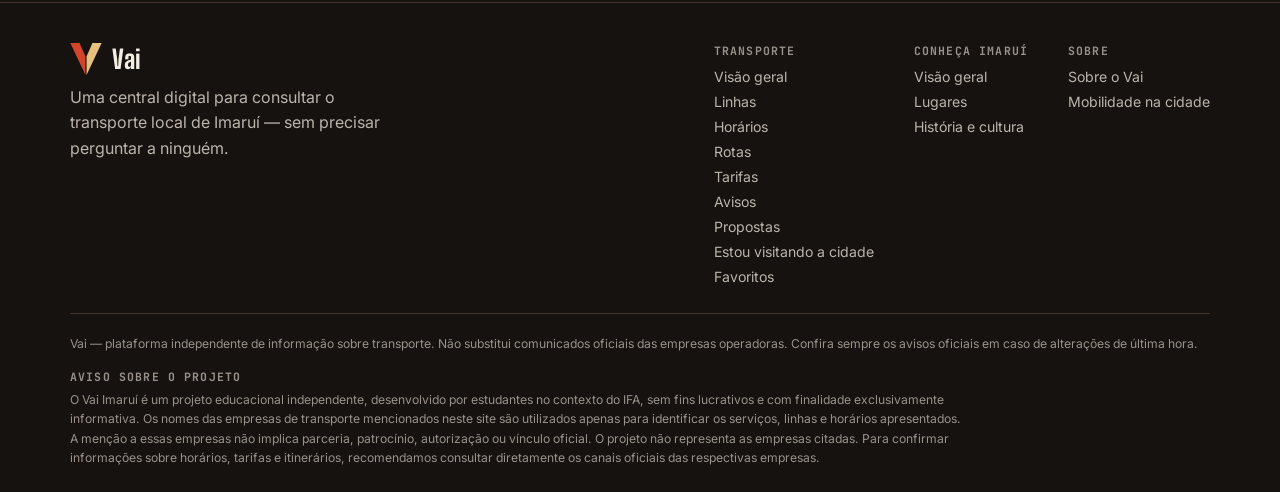
==== commit e0993d5b: "SEO: novo título e descrição, metas por página, corrige sitemap no robots.txt" ====
--- a/index.html
+++ b/index.html
@@ -3,8 +3,20 @@
 <head>
 <meta charset="UTF-8">
 <meta name="viewport" content="width=device-width, initial-scale=1.0, viewport-fit=cover">
-<title>Vai — Mobilidade de Imaruí</title>
-<meta name="description" content="Consulte horários, linhas, pontos e tarifas do transporte de Imaruí em um só lugar.">
+<title>Vai Imaruí — Ônibus, horários e cultura em Imaruí/SC</title>
+<meta name="description" content="Horários de ônibus e vans, linhas, tarifas e rotas em Imaruí/SC, mais a história, os lugares e a cultura da cidade. Projeto educacional gratuito do IFA.">
+<link rel="canonical" href="https://vai-imarui.vercel.app/">
+<meta property="og:type" content="website">
+<meta property="og:locale" content="pt_BR">
+<meta property="og:site_name" content="Vai Imaruí">
+<meta property="og:title" content="Vai Imaruí — Ônibus, horários e cultura em Imaruí/SC">
+<meta property="og:description" content="Horários de ônibus e vans, linhas, tarifas e rotas em Imaruí/SC, mais a história, os lugares e a cultura da cidade.">
+<meta property="og:url" content="https://vai-imarui.vercel.app/">
+<meta property="og:image" content="https://vai-imarui.vercel.app/hero-imarui.jpg">
+<meta name="twitter:card" content="summary_large_image">
+<script type="application/ld+json">
+{"@context":"https://schema.org","@type":"WebSite","name":"Vai Imaruí","alternateName":"Vai — Mobilidade de Imaruí","url":"https://vai-imarui.vercel.app/","inLanguage":"pt-BR","description":"Horários de ônibus e vans, linhas, tarifas e rotas em Imaruí/SC, mais a história, os lugares e a cultura da cidade."}
+</script>
 <meta name="theme-color" content="#16120f">
 <link rel="manifest" href="manifest.json">
 <link rel="icon" href="icon.svg" type="image/svg+xml">
@@ -49,7 +61,7 @@
 
 <nav class="bottom-nav" id="bottomNav" aria-label="Navegação rápida"></nav>
 
-<noscript><div class="wrap section"><p>Este site precisa de JavaScript para exibir as linhas e horários.</p></div></noscript>
+<noscript><div class="wrap section"><h1>Vai Imaruí — ônibus, horários e cultura em Imaruí/SC</h1><p>O Vai Imaruí reúne o transporte e a cultura de Imaruí, Santa Catarina: horários de ônibus e vans, linhas, tarifas e rotas, além da história, dos lugares e das tradições da cidade. Este site precisa de JavaScript para exibir as linhas e horários.</p></div></noscript>
 
 <!-- Ordem importa: cada arquivo usa funções dos anteriores -->
 <script src="js/config.js"></script>
